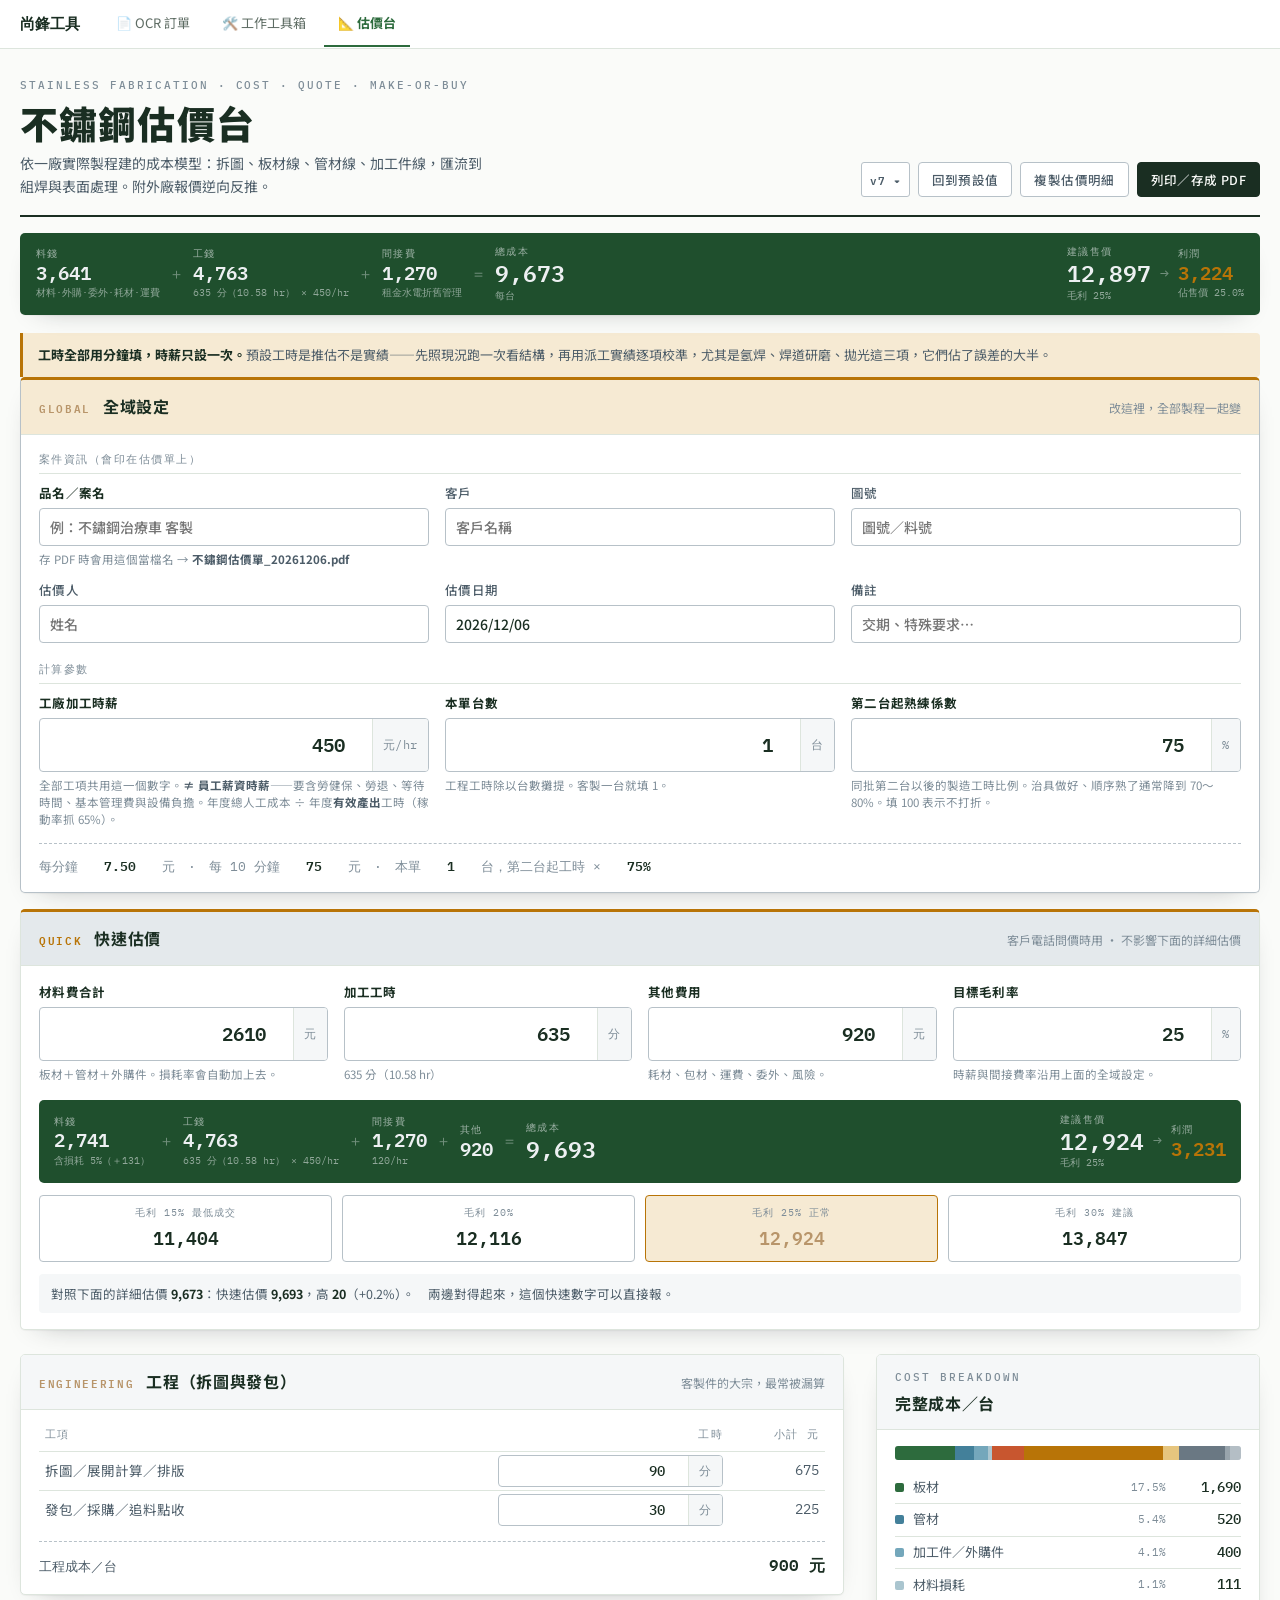
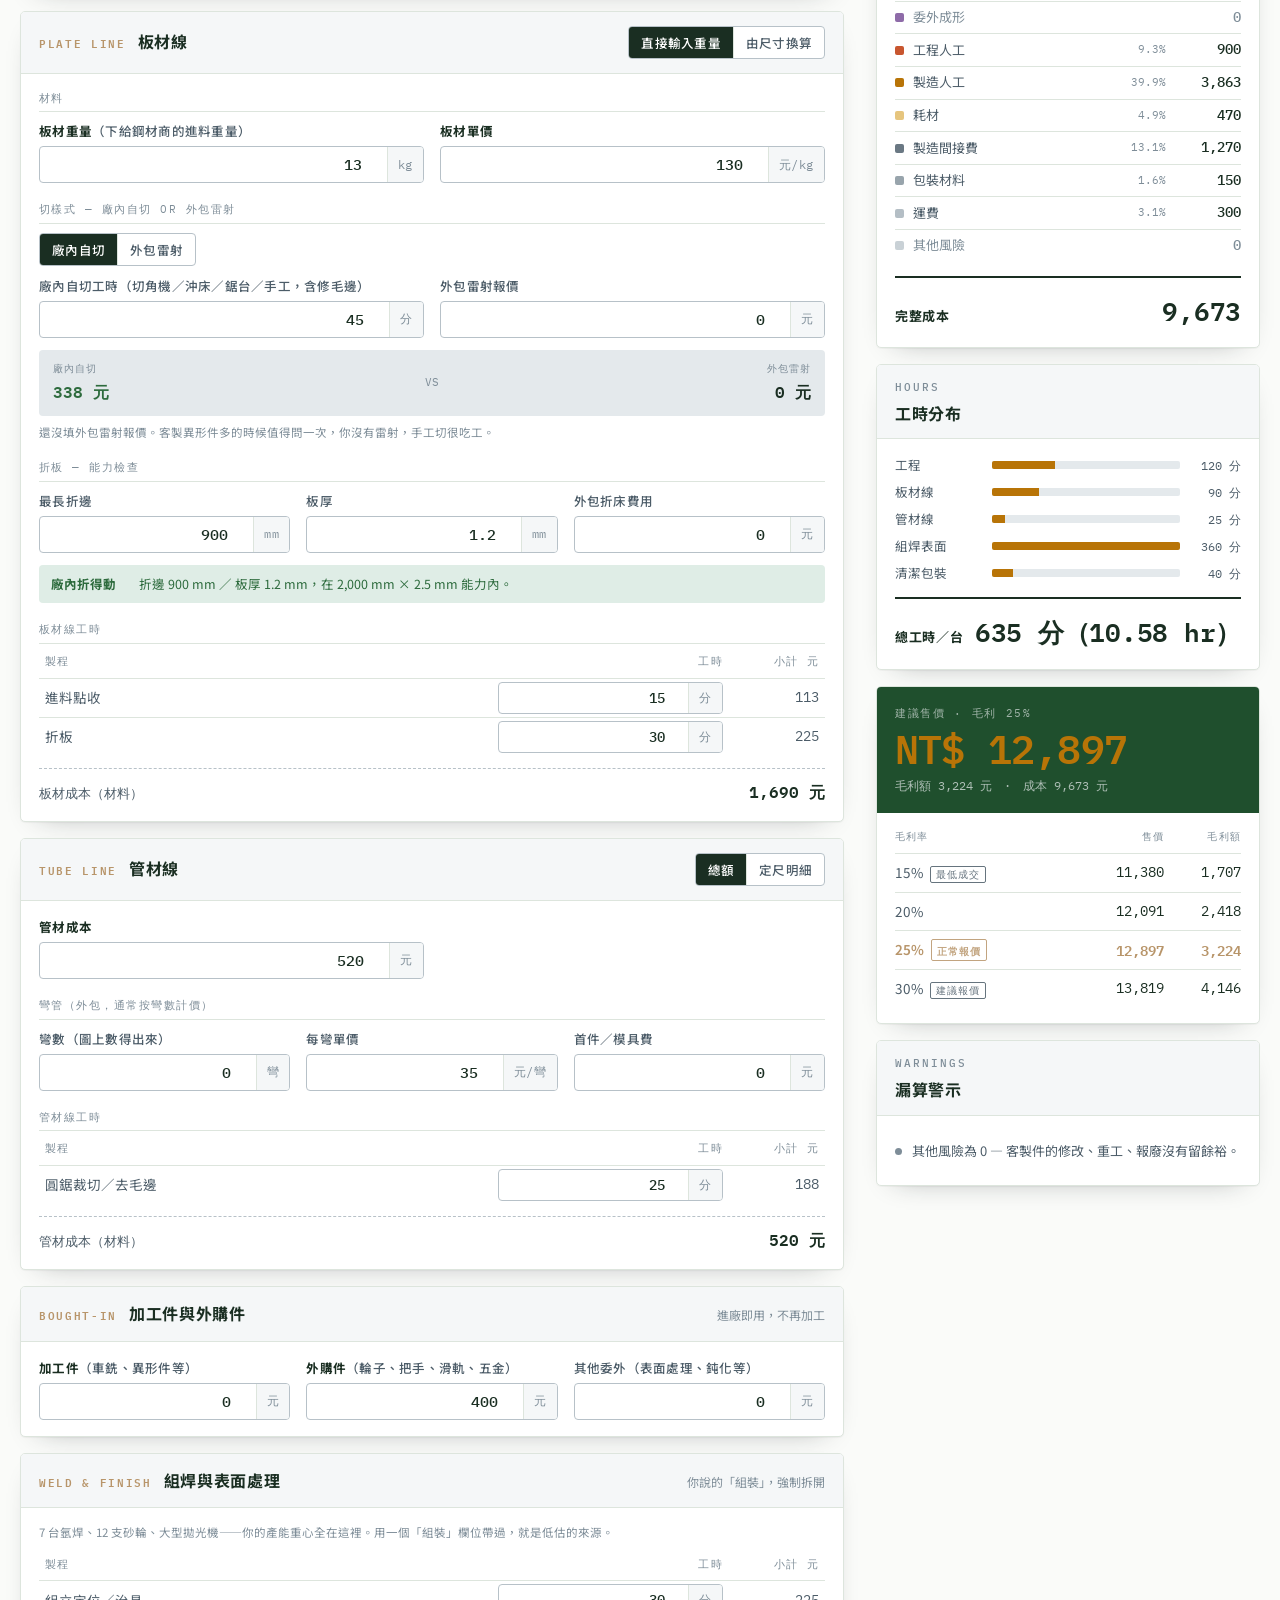
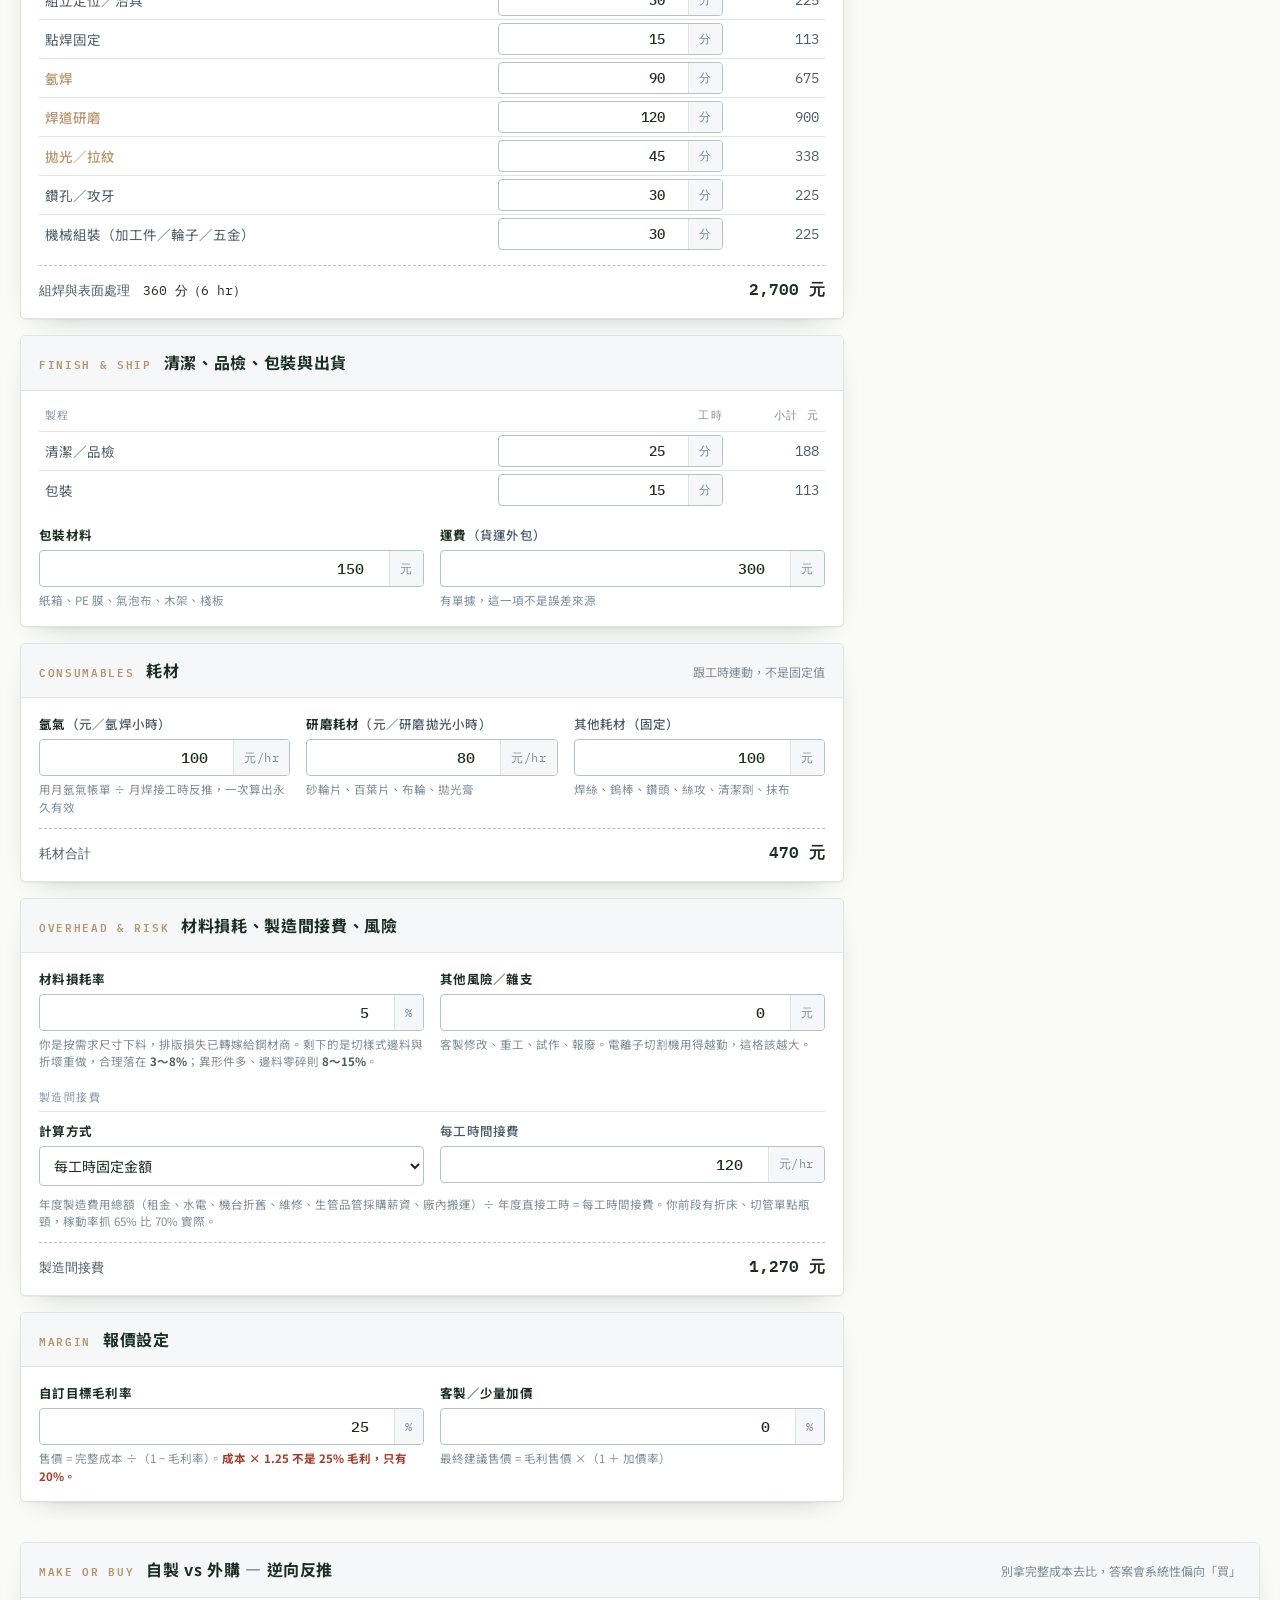
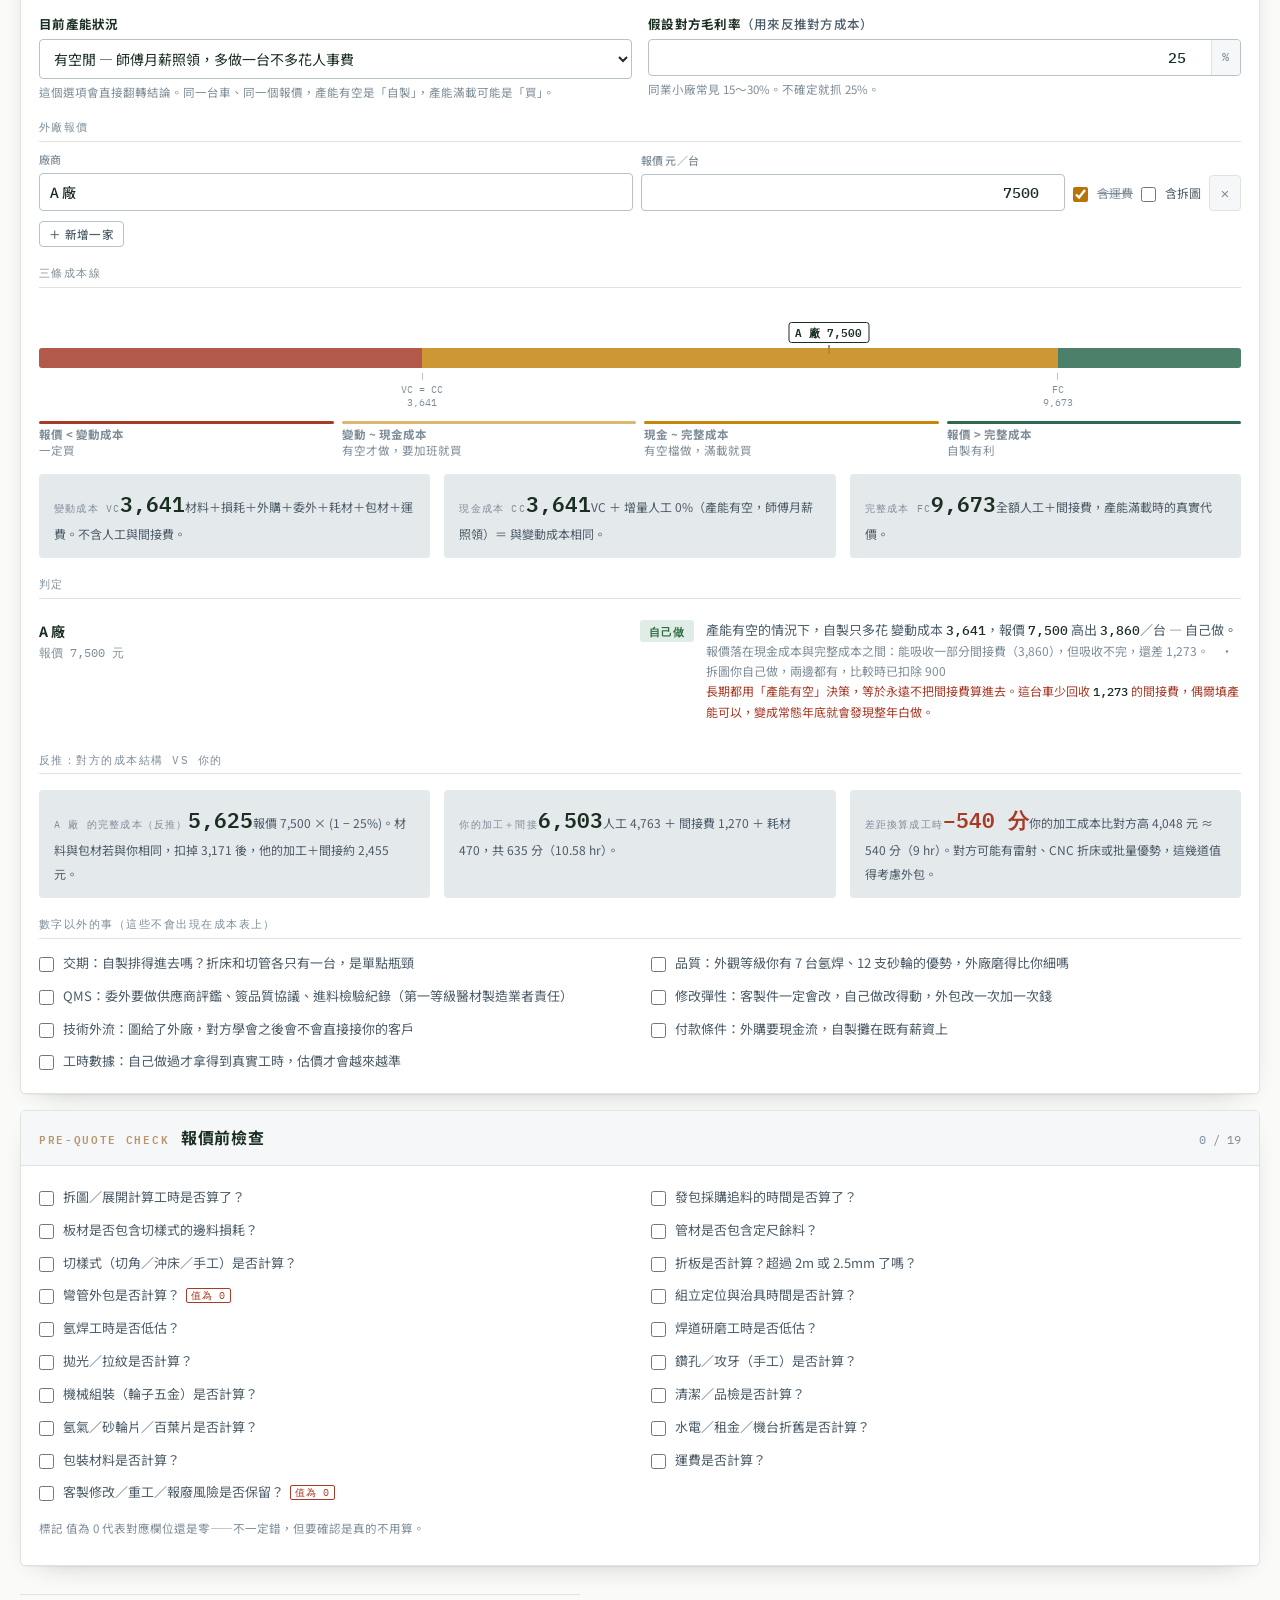
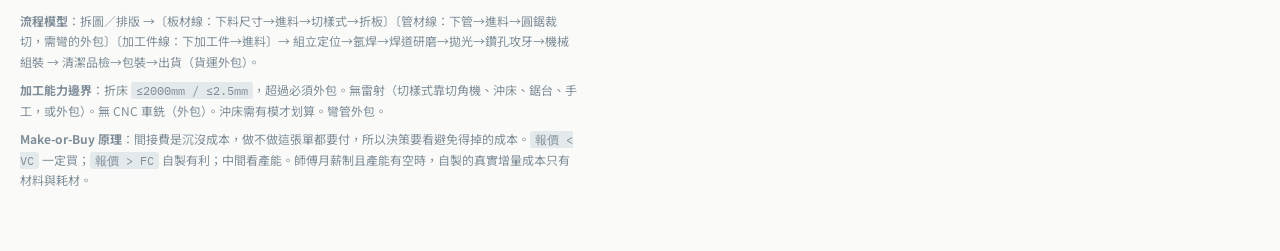
==== pages/quote.html @ 6216a3b6 "feat: 整合工作工具箱與不鏽鋼估價台 (v3.3.0) 把兩個原本各自獨立的 HTML 小工具納入同一個 Cloud Run 服務， 共用網域與導覽，並套上尚鋒配色。OCR 功能完全未更動。  新" ====
<!DOCTYPE html>
<html lang="zh-TW">
<head>
<meta charset="UTF-8">
<meta name="viewport" content="width=device-width,initial-scale=1.0">
<title>不鏽鋼估價台</title>
<link rel="preconnect" href="https://fonts.googleapis.com">
<link rel="preconnect" href="https://fonts.gstatic.com" crossorigin>
<link rel="stylesheet" href="https://fonts.googleapis.com/css2?family=IBM+Plex+Mono:wght@400;500;600&family=Noto+Sans+TC:wght@400;500;700;900&display=swap">

<style>
:root{
  --ground:#FAFBF9; --surface:#FFFFFF; --surface-2:#F5F7F8; --sunk:#E4E9EC;
  --ink:#1A2E22; --ink-2:#4C5C68; --ink-3:#7E8D98;
  --rule:#DDE5DD; --rule-2:#B7C1C8;
  --accent:#B8956A; --accent-hi:#B87407; --accent-soft:#F6EAD3;
  --alert:#A83A26; --alert-soft:#F7E3DE;
  --good:#2D6B3D; --good-soft:#DFEDE6;
  --focus:#2D6B3D;
  --headline-bg:#1F4F2D; --headline-ink:#EDF0F2;

  --s-plate:#2D6B3D; --s-tube:#43809A; --s-parts:#74A7BB; --s-scrap:#AAC5CF;
  --s-outsrc:#8E6BA8; --s-eng:#C8562F; --s-mfg:#B87407; --s-cons:#E6C57E;
  --s-oh:#6A7883; --s-pack:#98A4AC; --s-freight:#B4BEC5; --s-misc:#C9D1D6;

  --zone-buy:#A83A26; --zone-mid:#C8860D; --zone-make:#2C6A50;

  --shadow:0 1px 1px rgba(19,26,32,.04), 0 10px 28px -20px rgba(19,26,32,.45);
  --mono:"IBM Plex Mono",ui-monospace,SFMono-Regular,Menlo,Consolas,monospace;
  --sans:"Noto Sans TC","PingFang TC","Microsoft JhengHei",system-ui,sans-serif;
}
@media (prefers-color-scheme:dark){
  :root:not([data-theme="light"]){
    --ground:#10151A; --surface:#181F25; --surface-2:#1E262C; --sunk:#131A1F;
    --ink:#E6EBEE; --ink-2:#A4B2BB; --ink-3:#76858F;
    --rule:#2A343B; --rule-2:#3B4850;
    --accent:#E9A93C; --accent-hi:#F3BC5B; --accent-soft:#33280F;
    --alert:#E58068; --alert-soft:#3B221B;
    --good:#4A9A4F; --good-soft:#1B2F26;
    --focus:#4A9A4F;
    --headline-bg:#0A0E12; --headline-ink:#E6EBEE;

    --s-plate:#3B6F8E; --s-tube:#5296B2; --s-parts:#7FB6C9; --s-scrap:#A9C6D2;
    --s-outsrc:#A98BC0; --s-eng:#E07553; --s-mfg:#E9A93C; --s-cons:#F0D08F;
    --s-oh:#75838E; --s-pack:#93A0A9; --s-freight:#AAB5BC; --s-misc:#C3CCD1;

    --zone-buy:#E58068; --zone-mid:#E9A93C; --zone-make:#68B392;

    --shadow:0 1px 1px rgba(0,0,0,.3), 0 10px 28px -20px rgba(0,0,0,.9);
  }
}
:root[data-theme="dark"]{
  --ground:#10151A; --surface:#181F25; --surface-2:#1E262C; --sunk:#131A1F;
  --ink:#E6EBEE; --ink-2:#A4B2BB; --ink-3:#76858F;
  --rule:#2A343B; --rule-2:#3B4850;
  --accent:#E9A93C; --accent-hi:#F3BC5B; --accent-soft:#33280F;
  --alert:#E58068; --alert-soft:#3B221B;
  --good:#4A9A4F; --good-soft:#1B2F26;
  --focus:#4A9A4F;
  --headline-bg:#0A0E12; --headline-ink:#E6EBEE;

  --s-plate:#3B6F8E; --s-tube:#5296B2; --s-parts:#7FB6C9; --s-scrap:#A9C6D2;
  --s-outsrc:#A98BC0; --s-eng:#E07553; --s-mfg:#E9A93C; --s-cons:#F0D08F;
  --s-oh:#75838E; --s-pack:#93A0A9; --s-freight:#AAB5BC; --s-misc:#C3CCD1;

  --zone-buy:#E58068; --zone-mid:#E9A93C; --zone-make:#68B392;

  --shadow:0 1px 1px rgba(0,0,0,.3), 0 10px 28px -20px rgba(0,0,0,.9);
}

*{box-sizing:border-box}
body{margin:0;background:var(--ground);color:var(--ink);font-family:var(--sans);
  font-size:15px;line-height:1.6;-webkit-font-smoothing:antialiased}
.wrap{max-width:1280px;margin:0 auto;padding:28px 20px 60px}

.masthead{display:flex;flex-wrap:wrap;align-items:flex-end;gap:20px;
  padding-bottom:18px;border-bottom:2px solid var(--ink)}
.mast-main{flex:1 1 320px;min-width:0}
.eyebrow{font-family:var(--mono);font-size:11px;font-weight:500;letter-spacing:.18em;
  text-transform:uppercase;color:var(--ink-3);display:block;margin-bottom:6px}
h1{font-size:clamp(26px,4.4vw,38px);font-weight:900;letter-spacing:.03em;margin:0;
  line-height:1.15;text-wrap:balance}
.tagline{margin:8px 0 0;color:var(--ink-2);font-size:14px;max-width:58ch}
.mast-tools{display:flex;gap:8px;flex-wrap:wrap}

.banner{display:flex;gap:11px;align-items:flex-start;margin:18px 0 0;padding:12px 15px;
  background:var(--accent-soft);border-left:3px solid var(--accent-hi);border-radius:0 4px 4px 0;
  font-size:13px;line-height:1.6;color:var(--ink-2)}
.banner b{color:var(--ink)}

.cols{display:grid;grid-template-columns:minmax(0,1fr) 384px;gap:32px;margin-top:24px;align-items:start}
@media (max-width:1060px){.cols{grid-template-columns:minmax(0,1fr);gap:24px}}
.panel-col{position:sticky;top:84px}
@media (max-width:1060px){.panel-col{position:static}}

.sec{background:var(--surface);border:1px solid var(--rule);border-radius:5px;
  margin-bottom:16px;box-shadow:var(--shadow);overflow:hidden}
.sec-head{display:flex;align-items:baseline;gap:12px;flex-wrap:wrap;padding:14px 18px;
  border-bottom:1px solid var(--rule);background:var(--surface-2)}
.sec-code{font-family:var(--mono);font-size:10.5px;font-weight:600;letter-spacing:.16em;
  color:var(--accent);text-transform:uppercase}
.sec-title{font-size:16px;font-weight:700;letter-spacing:.04em;margin:0}
.sec-note{font-size:12px;color:var(--ink-3);margin-left:auto}
.sec-body{padding:16px 18px}
.sub-h{font-family:var(--mono);font-size:10.5px;letter-spacing:.14em;text-transform:uppercase;
  color:var(--ink-3);margin:18px 0 9px;padding-bottom:5px;border-bottom:1px solid var(--rule)}
.sub-h:first-child{margin-top:0}

.grid{display:grid;gap:12px 16px}
.g2{grid-template-columns:repeat(2,minmax(0,1fr))}
.g3{grid-template-columns:repeat(3,minmax(0,1fr))}
.g4{grid-template-columns:repeat(4,minmax(0,1fr))}
@media (max-width:600px){.g2,.g3,.g4{grid-template-columns:minmax(0,1fr)}}

.field{display:flex;flex-direction:column;gap:5px;min-width:0}
.f-label{font-size:12.5px;font-weight:500;color:var(--ink-2);letter-spacing:.02em}
.f-label b{color:var(--ink);font-weight:700}
.f-box{display:flex;align-items:stretch;border:1px solid var(--rule-2);border-radius:4px;
  background:var(--surface);overflow:hidden}
.f-box:focus-within{border-color:var(--focus);box-shadow:0 0 0 3px color-mix(in srgb,var(--focus) 22%,transparent)}
input[type=number],input[type=text]{flex:1 1 auto;min-width:0;border:0;background:transparent;
  color:var(--ink);font-family:var(--mono);font-size:15px;font-weight:500;padding:8px 10px;
  text-align:right;font-variant-numeric:tabular-nums}
input[type=text]{text-align:left;font-family:var(--sans);font-size:14px}
input:focus{outline:none}
input:disabled{color:var(--ink-3);background:var(--sunk)}
.f-unit{display:flex;align-items:center;padding:0 10px;background:var(--surface-2);
  border-left:1px solid var(--rule);font-family:var(--mono);font-size:11.5px;color:var(--ink-3);
  letter-spacing:.05em;white-space:nowrap}
.hint{font-size:11.5px;color:var(--ink-3);line-height:1.5}
.hint b{color:var(--ink-2)}
select{font-family:var(--sans);font-size:14px;color:var(--ink);background:var(--surface);
  border:1px solid var(--rule-2);border-radius:4px;padding:8px 10px;width:100%}
select:focus-visible{outline:2px solid var(--focus);outline-offset:1px}

.seg{display:inline-flex;border:1px solid var(--rule-2);border-radius:4px;overflow:hidden;background:var(--surface)}
.seg button{font-family:var(--sans);font-size:12.5px;font-weight:500;color:var(--ink-2);
  background:transparent;border:0;padding:6px 12px;cursor:pointer;letter-spacing:.02em}
.seg button + button{border-left:1px solid var(--rule)}
.seg button[aria-pressed="true"]{background:var(--ink);color:var(--surface)}
.seg button:focus-visible{outline:2px solid var(--focus);outline-offset:-2px}

.btn{font-family:var(--sans);font-size:12.5px;font-weight:500;letter-spacing:.03em;
  border:1px solid var(--rule-2);background:var(--surface);color:var(--ink-2);
  border-radius:4px;padding:7px 13px;cursor:pointer}
.btn:hover{border-color:var(--ink-3);color:var(--ink)}
.btn:focus-visible{outline:2px solid var(--focus);outline-offset:1px}
.btn-dark{background:var(--ink);color:var(--ground);border-color:var(--ink)}
.btn-dark:hover{color:var(--ground);opacity:.88}
.btn-sm{padding:4px 9px;font-size:11.5px}

.rows{display:flex;flex-direction:column;gap:8px}
.mrow{display:grid;gap:8px;align-items:end;grid-template-columns:1.5fr 1fr 1fr 1fr 1fr auto}
.mrow.tube{grid-template-columns:1.4fr 1fr 1fr 1fr auto}
.mrow.vendor{grid-template-columns:1.4fr 1fr auto auto auto}
@media (max-width:760px){
  .mrow,.mrow.tube,.mrow.vendor{grid-template-columns:repeat(2,minmax(0,1fr))}
  .mrow .del{grid-column:span 2;justify-self:start}
}
.mrow .f-label{font-size:11px;color:var(--ink-3)}
.mrow.tube{align-items:end}
.field.pick select{font-size:12.5px;padding:6px 8px}
.pick-src{font-family:var(--mono);font-size:10px;color:var(--accent);letter-spacing:0}
.src-note{
  display:flex;flex-wrap:wrap;gap:4px 14px;align-items:baseline;
  font-family:var(--mono);font-size:11px;color:var(--ink-3);
  background:var(--sunk);border-radius:4px;padding:8px 11px;margin-bottom:12px;
}
.src-note b{color:var(--ink);font-weight:600}
.del{border:1px solid var(--rule);background:var(--surface-2);color:var(--ink-3);
  border-radius:4px;width:32px;height:36px;cursor:pointer;font-size:15px;line-height:1}
.del:hover{color:var(--alert);border-color:var(--alert)}
.del:focus-visible{outline:2px solid var(--focus)}

.subtotal{display:flex;justify-content:space-between;align-items:baseline;gap:12px;
  margin-top:12px;padding-top:10px;border-top:1px dashed var(--rule-2);
  font-family:var(--mono);font-size:13px;color:var(--ink-2)}
.subtotal b{font-size:16px;color:var(--ink);font-weight:600;font-variant-numeric:tabular-nums}

.proc{width:100%;border-collapse:collapse;font-size:13.5px}
.proc th{font-family:var(--mono);font-size:10.5px;letter-spacing:.12em;text-transform:uppercase;
  color:var(--ink-3);font-weight:500;text-align:right;padding:0 6px 8px}
.proc th:first-child{text-align:left}
.proc td{padding:3px 6px;border-top:1px solid var(--rule)}
.proc td:first-child{color:var(--ink-2)}
.proc td.amt{text-align:right;font-family:var(--mono);font-variant-numeric:tabular-nums;
  color:var(--ink-2);white-space:nowrap}
.proc input{padding:6px 8px;font-size:14px}
.proc .f-box{min-width:74px}
.proc tr.hot td:first-child{color:var(--accent);font-weight:500}
.proc tr.grp td{background:var(--surface-2);font-family:var(--mono);font-size:10.5px;
  letter-spacing:.12em;text-transform:uppercase;color:var(--ink-3);padding:7px 6px}
.tbl-scroll{overflow-x:auto}

/* ---------- 全域設定 ---------- */
.sec.global{border-color:var(--rule-2);border-top:3px solid var(--accent-hi)}
.sec.global .sec-head{background:var(--accent-soft)}
.sec.global .sec-code{color:var(--accent)}
.f-box.big input{font-size:19px;font-weight:600;padding:11px 12px}
.rate-strip{
  display:flex;flex-wrap:wrap;gap:8px 26px;margin-top:14px;padding-top:12px;
  border-top:1px dashed var(--rule-2);font-family:var(--mono);font-size:12.5px;color:var(--ink-3);
}
.rate-strip b{color:var(--ink);font-weight:600;font-variant-numeric:tabular-nums}

.capcheck{display:flex;gap:10px;align-items:flex-start;padding:10px 12px;border-radius:4px;
  font-size:12.5px;line-height:1.5;margin-top:12px}
.capcheck.ok{background:var(--good-soft);color:var(--good)}
.capcheck.no{background:var(--alert-soft);color:var(--alert)}
.capcheck b{font-weight:700}

.vs{display:grid;grid-template-columns:1fr auto 1fr;gap:12px;align-items:center;
  margin-top:12px;padding:11px 14px;background:var(--sunk);border-radius:4px;font-size:12.5px}
.vs .side{display:flex;flex-direction:column;gap:2px}
.vs .side .k{font-family:var(--mono);font-size:10px;letter-spacing:.1em;text-transform:uppercase;color:var(--ink-3)}
.vs .side .v{font-family:var(--mono);font-size:16px;font-weight:600;font-variant-numeric:tabular-nums}
.vs .side.win .v{color:var(--good)}
.vs .mid{font-family:var(--mono);font-size:11px;color:var(--ink-3)}
.vs .side.r{text-align:right}

.panel{background:var(--surface);border:1px solid var(--rule);border-radius:5px;
  box-shadow:var(--shadow);overflow:hidden}
.panel + .panel{margin-top:16px}
.panel-head{padding:14px 18px 12px;border-bottom:1px solid var(--rule);background:var(--surface-2)}
.panel-body{padding:16px 18px}

.stack{display:flex;height:14px;border-radius:3px;overflow:hidden;background:var(--sunk);margin-bottom:12px}
.stack span{display:block;height:100%;transition:flex-basis .25s ease}
.legend{display:flex;flex-direction:column}
.li{display:grid;grid-template-columns:9px 1fr auto auto;gap:9px;align-items:center;
  padding:5px 0;border-bottom:1px solid var(--rule);font-size:13px}
.li:last-child{border-bottom:0}
.li .sw{width:9px;height:9px;border-radius:2px}
.li .nm{color:var(--ink-2);white-space:nowrap;overflow:hidden;text-overflow:ellipsis}
.li .pc{font-family:var(--mono);font-size:11px;color:var(--ink-3);font-variant-numeric:tabular-nums;min-width:38px;text-align:right}
.li .vl{font-family:var(--mono);font-size:13.5px;font-weight:500;font-variant-numeric:tabular-nums;min-width:66px;text-align:right}
.li.zero .nm,.li.zero .vl{color:var(--ink-3)}

.total-row{display:flex;justify-content:space-between;align-items:baseline;gap:10px;
  margin-top:14px;padding-top:12px;border-top:2px solid var(--ink)}
.total-row .lbl{font-size:13px;font-weight:700;letter-spacing:.05em}
.total-row .val{font-family:var(--mono);font-size:26px;font-weight:600;font-variant-numeric:tabular-nums;letter-spacing:-.01em}

.hbar{display:flex;flex-direction:column;gap:7px}
.hb{display:grid;grid-template-columns:88px 1fr 52px;gap:9px;align-items:center;font-size:12.5px}
.hb .n{color:var(--ink-2);white-space:nowrap;overflow:hidden;text-overflow:ellipsis}
.hb .t{height:8px;background:var(--sunk);border-radius:2px;overflow:hidden}
.hb .t i{display:block;height:100%;background:var(--s-mfg)}
.hb .v{font-family:var(--mono);font-size:12px;font-variant-numeric:tabular-nums;text-align:right;color:var(--ink-2)}

.headline{background:var(--headline-bg);color:var(--headline-ink);padding:18px}
.headline .k{font-family:var(--mono);font-size:10.5px;letter-spacing:.16em;text-transform:uppercase;opacity:.62}
.headline .v{font-family:var(--mono);font-size:clamp(30px,6vw,40px);font-weight:600;
  font-variant-numeric:tabular-nums;letter-spacing:-.02em;line-height:1.1;margin-top:4px;color:var(--accent-hi)}
.headline .sub{font-size:12px;opacity:.7;margin-top:6px;font-family:var(--mono)}

.ladder{width:100%;border-collapse:collapse;font-size:13.5px}
.ladder th{font-family:var(--mono);font-size:10px;letter-spacing:.12em;text-transform:uppercase;
  color:var(--ink-3);font-weight:500;text-align:right;padding:0 0 8px}
.ladder th:first-child{text-align:left}
.ladder td{padding:8px 0;border-top:1px solid var(--rule);text-align:right;
  font-family:var(--mono);font-variant-numeric:tabular-nums}
.ladder td:first-child{text-align:left;font-family:var(--sans);color:var(--ink-2)}
.ladder tr.mark td{color:var(--accent);font-weight:600}
.ladder .tag{font-family:var(--mono);font-size:9.5px;letter-spacing:.1em;text-transform:uppercase;
  border:1px solid currentColor;border-radius:2px;padding:1px 5px;margin-left:7px;opacity:.85}

.alerts{display:flex;flex-direction:column}
.alert{display:flex;gap:10px;align-items:flex-start;padding:9px 0;border-bottom:1px solid var(--rule);
  font-size:13px;line-height:1.5}
.alert:last-child{border-bottom:0}
.alert .dot{width:7px;height:7px;border-radius:50%;background:var(--alert);margin-top:7px;flex:none}
.alert.soft .dot{background:var(--ink-3)}
.alert.soft{color:var(--ink-2)}
.alert strong{color:var(--alert);font-weight:500}
.alert.soft strong{color:var(--ink)}
.ok-state{display:flex;gap:9px;align-items:center;font-size:13px;color:var(--good);
  background:var(--good-soft);border-radius:4px;padding:10px 12px}

/* ---- Make or Buy ---- */
.mb-scale{position:relative;margin:26px 0 8px;padding-top:34px}
.mb-track{display:flex;height:20px;border-radius:3px;overflow:hidden;background:var(--sunk)}
.mb-track span{display:block;height:100%;opacity:.82}
.mb-ticks{position:relative;height:34px;margin-top:5px}
.mb-tick{position:absolute;transform:translateX(-50%);text-align:center;font-family:var(--mono);
  font-size:10px;color:var(--ink-3);line-height:1.35;white-space:nowrap}
.mb-tick i{display:block;width:1px;height:7px;background:var(--rule-2);margin:0 auto 3px}
.mb-mark{position:absolute;top:0;transform:translateX(-50%);text-align:center;white-space:nowrap}
.mb-mark .lb{font-family:var(--mono);font-size:10.5px;font-weight:600;color:var(--ink);
  background:var(--surface);border:1px solid var(--ink);border-radius:3px;padding:1px 6px;display:inline-block}
.mb-mark .pin{display:block;width:1px;height:9px;background:var(--ink);margin:2px auto 0}
.mb-zones{display:grid;grid-template-columns:repeat(4,1fr);gap:8px;margin-top:14px;font-size:11.5px}
.mb-zone{display:flex;flex-direction:column;gap:2px}
.mb-zone .b{height:3px;border-radius:2px}
.mb-zone .t{color:var(--ink-3);line-height:1.4}
@media (max-width:640px){.mb-zones{grid-template-columns:repeat(2,1fr)}}

.verdict{display:flex;flex-direction:column;gap:0;margin-top:6px}
.vrow{display:grid;grid-template-columns:minmax(90px,1.1fr) auto 1fr;gap:12px;align-items:start;
  padding:12px 0;border-bottom:1px solid var(--rule)}
.vrow:last-child{border-bottom:0}
.vrow .who{font-weight:700;font-size:14px}
.vrow .who small{display:block;font-family:var(--mono);font-size:11.5px;font-weight:400;color:var(--ink-3);margin-top:2px}
.pill{font-family:var(--mono);font-size:10.5px;font-weight:600;letter-spacing:.08em;text-transform:uppercase;
  padding:3px 9px;border-radius:3px;white-space:nowrap;align-self:start}
.pill.buy{background:var(--alert-soft);color:var(--alert)}
.pill.make{background:var(--good-soft);color:var(--good)}
.pill.dep{background:var(--accent-soft);color:var(--accent)}
.vrow .why{font-size:13px;color:var(--ink-2);line-height:1.55}
.vrow .why em{font-style:normal;font-family:var(--mono);font-variant-numeric:tabular-nums;color:var(--ink);font-weight:500}

.rev{display:grid;grid-template-columns:repeat(3,minmax(0,1fr));gap:14px;margin-top:16px}
@media (max-width:760px){.rev{grid-template-columns:minmax(0,1fr)}}
.revcard{background:var(--sunk);border-radius:4px;padding:13px 15px}
.revcard .k{font-family:var(--mono);font-size:10px;letter-spacing:.12em;text-transform:uppercase;color:var(--ink-3)}
.revcard .v{font-family:var(--mono);font-size:21px;font-weight:600;font-variant-numeric:tabular-nums;margin-top:3px}
.revcard .d{font-size:12px;color:var(--ink-2);margin-top:5px;line-height:1.5}
.revcard.hot .v{color:var(--alert)}

.checks{display:grid;grid-template-columns:repeat(2,minmax(0,1fr));gap:2px 22px}
@media (max-width:780px){.checks{grid-template-columns:minmax(0,1fr)}}
.chk{display:flex;gap:9px;align-items:flex-start;padding:6px 0;font-size:13px;cursor:pointer;line-height:1.45}
.chk input{margin:3px 0 0;accent-color:var(--accent-hi);flex:none;width:15px;height:15px}
.chk .txt{color:var(--ink-2)}
.chk input:checked ~ .txt{color:var(--ink-3);text-decoration:line-through}
.chk .flag{font-family:var(--mono);font-size:9.5px;letter-spacing:.08em;color:var(--alert);
  border:1px solid var(--alert);border-radius:2px;padding:0 4px;margin-left:6px;white-space:nowrap;vertical-align:1px}
.chk .flag[hidden]{display:none}
.progress{font-family:var(--mono);font-size:12px;color:var(--ink-3);font-variant-numeric:tabular-nums;margin-left:auto}


.foot{margin-top:28px;padding-top:16px;border-top:1px solid var(--rule);font-size:12px;
  color:var(--ink-3);line-height:1.7;max-width:80ch}
.foot code{font-family:var(--mono);font-size:11.5px;background:var(--sunk);padding:1px 5px;border-radius:3px}
.toast{position:fixed;left:50%;bottom:28px;transform:translate(-50%,14px);
  background:var(--headline-bg);color:var(--headline-ink);font-size:13px;padding:9px 18px;
  border-radius:4px;opacity:0;pointer-events:none;transition:opacity .2s,transform .2s;z-index:60}
.toast.on{opacity:1;transform:translate(-50%,0)}
[hidden]{display:none !important}
@media (prefers-reduced-motion:reduce){*{transition:none !important}}

/* ---------- 版本徽章與更新說明 ---------- */
.ver-badge{
  font-family:var(--mono);font-size:11px;font-weight:600;letter-spacing:.08em;
  border:1px solid var(--rule-2);background:var(--surface);color:var(--ink-2);
  border-radius:3px;padding:3px 8px;cursor:pointer;line-height:1.4;
}
.ver-badge:hover{border-color:var(--accent-hi);color:var(--accent)}
.ver-badge:focus-visible{outline:2px solid var(--focus);outline-offset:1px}

dialog.changelog{
  border:1px solid var(--rule-2);border-radius:6px;background:var(--surface);color:var(--ink);
  max-width:620px;width:calc(100vw - 32px);max-height:82vh;padding:0;box-shadow:0 24px 60px -20px rgba(0,0,0,.5);
}
dialog.changelog::backdrop{background:rgba(10,14,18,.55)}
.cl-head{
  display:flex;align-items:baseline;gap:12px;padding:15px 20px;
  border-bottom:1px solid var(--rule);background:var(--surface-2);position:sticky;top:0;
}
.cl-head h2{margin:0;font-size:16px;font-weight:700;letter-spacing:.04em}
.cl-body{padding:6px 20px 20px;overflow-y:auto;max-height:calc(82vh - 58px)}
.cl-ver{padding:15px 0;border-bottom:1px solid var(--rule)}
.cl-ver:last-child{border-bottom:0}
.cl-ver h3{
  margin:0 0 3px;font-size:14px;font-weight:700;display:flex;align-items:baseline;gap:9px;flex-wrap:wrap;
}
.cl-ver h3 .tag{
  font-family:var(--mono);font-size:10.5px;font-weight:600;letter-spacing:.06em;
  background:var(--ink);color:var(--surface);border-radius:3px;padding:2px 7px;
}
.cl-ver.now h3 .tag{background:var(--accent-hi);color:#1b1206}
.cl-ver h3 .d{font-family:var(--mono);font-size:11px;color:var(--ink-3);font-weight:400;margin-left:auto}
.cl-ver ul{margin:7px 0 0;padding-left:17px;font-size:13px;line-height:1.65;color:var(--ink-2)}
.cl-ver li{margin-bottom:2px}
.cl-ver li b{color:var(--ink);font-weight:600}

/* ---------- 快速估價區（可輸入）---------- */
.sec.quickcalc{border-top:3px solid var(--s-mfg)}
.sec.quickcalc .sec-head{background:var(--sunk)}
.sec.quickcalc .sec-code{color:var(--s-mfg)}
.qk-out{
  display:flex;align-items:center;gap:6px;flex-wrap:wrap;
  background:var(--headline-bg);color:var(--headline-ink);
  border-radius:5px;padding:12px 15px;margin-top:16px;
}
.qk-tiers{display:grid;grid-template-columns:repeat(4,minmax(0,1fr));gap:10px;margin-top:12px}
@media (max-width:640px){.qk-tiers{grid-template-columns:repeat(2,minmax(0,1fr))}}
.qk-tier{
  border:1px solid var(--rule-2);border-radius:4px;padding:9px 11px;text-align:center;background:var(--surface);
}
.qk-tier.mark{border-color:var(--accent-hi);background:var(--accent-soft)}
.qk-tier .k{font-family:var(--mono);font-size:10px;letter-spacing:.1em;color:var(--ink-3);display:block}
.qk-tier .v{font-family:var(--mono);font-size:18px;font-weight:600;font-variant-numeric:tabular-nums;display:block;margin-top:2px}
.qk-tier.mark .v{color:var(--accent)}
.qk-cmp{
  display:flex;gap:9px;align-items:flex-start;margin-top:12px;padding:10px 12px;
  border-radius:4px;font-size:12.5px;line-height:1.55;background:var(--surface-2);color:var(--ink-2);
}
.qk-cmp b{color:var(--ink)}
.qk-cmp.off{background:var(--alert-soft);color:var(--alert)}
.qk-cmp.off b{color:var(--alert)}

/* ---------- 快速估價條 ---------- */
.quick{
  position:sticky;top:0;z-index:30;margin:16px 0 0;
  background:var(--headline-bg);color:var(--headline-ink);
  border-radius:5px;padding:11px 16px;box-shadow:var(--shadow);
  display:flex;align-items:center;gap:6px;flex-wrap:wrap;
}
.q-cell{display:flex;flex-direction:column;gap:1px;min-width:0}
.q-cell .k{
  font-family:var(--mono);font-size:9.5px;letter-spacing:.14em;text-transform:uppercase;
  opacity:.6;white-space:nowrap;
}
.q-cell .v{
  font-family:var(--mono);font-size:19px;font-weight:600;font-variant-numeric:tabular-nums;
  line-height:1.15;white-space:nowrap;
}
.q-cell.big .v{font-size:23px}
.q-cell.gain .v{color:var(--accent-hi)}
.q-cell .s{font-family:var(--mono);font-size:10px;opacity:.55;white-space:nowrap}
.q-op{font-family:var(--mono);font-size:15px;opacity:.4;padding:0 3px;align-self:center}
.q-sep{flex:1 1 8px;min-width:0}
@media (max-width:900px){
  .quick{gap:4px 14px}
  .q-op{display:none}
  .q-cell{flex:1 0 auto}
  .q-cell .v{font-size:16px}
  .q-cell.big .v{font-size:19px}
}

/* ================= 列印：估價單 ================= */
.print-only{display:none}

@media print{
  /* 列印一律走淺色，不管螢幕是什麼主題 */
  .wrap, .toast{display:none !important}
  .print-only{display:block !important}

  html,body{background:#fff !important;color:#111 !important;margin:0;padding:0}
  body{font-family:var(--sans);font-size:10pt;line-height:1.42}
  @page{margin:11mm 12mm}

  #printDoc{max-width:none}
  .pd-head{
    display:flex;justify-content:space-between;align-items:flex-end;gap:16px;
    border-bottom:2px solid #111;padding-bottom:6px;margin-bottom:9px;
  }
  .pd-title{font-size:17pt;font-weight:900;letter-spacing:.06em;margin:0;color:#111}
  .pd-sub{font-family:var(--mono);font-size:8pt;letter-spacing:.14em;text-transform:uppercase;color:#666;margin-top:3px}
  .pd-meta{font-family:var(--mono);font-size:9pt;color:#333;text-align:right;line-height:1.6;white-space:nowrap}

  .pd-job{
    display:grid;grid-template-columns:repeat(3,1fr);gap:4px 20px;
    border:1px solid #999;padding:6px 10px;margin-bottom:10px;font-size:9pt;
  }
  .pd-job div{display:flex;gap:7px;min-width:0}
  .pd-job b{color:#666;font-weight:500;white-space:nowrap}
  .pd-job span{color:#111;border-bottom:1px dotted #bbb;flex:1;min-width:0;overflow:hidden;text-overflow:ellipsis}

  .pd-h{
    font-size:9.5pt;font-weight:700;letter-spacing:.08em;margin:9px 0 4px;
    padding-bottom:2px;border-bottom:1px solid #111;color:#111;
  }
  .pd-h:first-of-type{margin-top:0}
  .pd-h small{float:right;font-weight:400;font-family:var(--mono);font-size:8.5pt;color:#555;letter-spacing:0}

  table.pd{width:100%;border-collapse:collapse;font-size:9.5pt}
  table.pd td{padding:1.9px 4px;border-bottom:1px solid #e2e2e2;color:#111}
  table.pd td.n{font-family:var(--mono);text-align:right;font-variant-numeric:tabular-nums;white-space:nowrap}
  table.pd td.p{font-family:var(--mono);text-align:right;color:#666;font-size:8pt;width:42px}
  table.pd tr.sum td{border-top:1.5px solid #111;border-bottom:none;font-weight:700;padding-top:4px;font-size:10.5pt}
  table.pd tr.zero td{color:#999}
  table.pd tr.mark td{font-weight:700}

  .pd-2col{display:grid;grid-template-columns:1fr 1fr;gap:0 26px;align-items:start}
  .pd-kv{font-family:var(--mono);font-size:8.4pt;color:#444;line-height:1.6}
  .pd-kv b{color:#111;font-weight:600}

  .pd-verdict{border:1px solid #999;padding:7px 10px;margin-top:6px;font-size:9.5pt}
  .pd-verdict .vv{font-weight:700}

  .pd-note{border:1px solid #999;min-height:40px;padding:6px 9px;margin-top:4px;font-size:9pt;color:#111}

  .pd-sign{display:grid;grid-template-columns:repeat(3,1fr);gap:22px;margin-top:14px}
  .pd-sign div{border-top:1px solid #111;padding-top:5px;font-size:9pt;color:#555;text-align:center}

  .pd-foot{margin-top:10px;padding-top:6px;border-top:1px solid #ccc;font-size:7.6pt;color:#777;line-height:1.5}

  table.pd, .pd-job, .pd-verdict, .pd-sign, .pd-note, .pd-tail{page-break-inside:avoid}
  .pd-h{page-break-after:avoid}
}

.sf-nav{background:#fff;border-bottom:1px solid var(--rule);padding:0 20px;display:flex;align-items:center;gap:4px;position:sticky;top:0;z-index:200}
.sf-nav .sf-brand{font-family:'Noto Serif TC','Songti TC',serif;font-weight:700;color:var(--ink);font-size:15px;margin-right:18px;padding:12px 0;white-space:nowrap}
.sf-nav a{color:var(--ink);opacity:.7;text-decoration:none;font-size:13px;padding:12px 14px;border-bottom:2px solid transparent;transition:.2s;white-space:nowrap}
.sf-nav a:hover{opacity:1;color:#2D6B3D}
.sf-nav a.on{opacity:1;color:#2D6B3D;border-bottom-color:#2D6B3D;font-weight:700}
@media print{.sf-nav{display:none!important}}
</style>
</head>
<body>
<nav class="sf-nav">
  <span class="sf-brand">尚鋒工具</span>
  <a href="/">📄 OCR 訂單</a>
  <a href="/tools">🛠️ 工作工具箱</a>
  <a href="/quote" class="on">📐 估價台</a>
</nav>


<div class="wrap">

  <header class="masthead">
    <div class="mast-main">
      <span class="eyebrow">Stainless Fabrication · Cost · Quote · Make-or-Buy</span>
      <h1>不鏽鋼估價台</h1>
      <p class="tagline">依一廠實際製程建的成本模型：拆圖、板材線、管材線、加工件線，匯流到組焊與表面處理。附外廠報價逆向反推。</p>
    </div>
    <div class="mast-tools">
      <button class="ver-badge" id="verBadge" type="button" title="看版本更新重點">v5 ▾</button>
      <button class="btn" id="btnReset" type="button">回到預設值</button>
      <button class="btn" id="btnCopy" type="button">複製估價明細</button>
      <button class="btn btn-dark" id="btnPrint" type="button">列印／存成 PDF</button>
    </div>
  </header>

  <div class="quick" id="quickBar">
    <div class="q-cell"><span class="k">料錢</span><span class="v" id="qMat">—</span><span class="s">材料·外購·委外·耗材·運費</span></div>
    <span class="q-op">＋</span>
    <div class="q-cell"><span class="k">工錢</span><span class="v" id="qLabor">—</span><span class="s" id="qLaborSub">—</span></div>
    <span class="q-op">＋</span>
    <div class="q-cell"><span class="k">間接費</span><span class="v" id="qOh">—</span><span class="s">租金水電折舊管理</span></div>
    <span class="q-op">＝</span>
    <div class="q-cell big"><span class="k">總成本</span><span class="v" id="qCost">—</span><span class="s" id="qCostSub">—</span></div>
    <span class="q-sep"></span>
    <div class="q-cell big"><span class="k">建議售價</span><span class="v" id="qPrice">—</span><span class="s" id="qPriceSub">—</span></div>
    <span class="q-op">→</span>
    <div class="q-cell gain"><span class="k">利潤</span><span class="v" id="qProfit">—</span><span class="s" id="qProfitSub">—</span></div>
  </div>

  <div class="banner">
    <div><b>工時全部用分鐘填，時薪只設一次。</b>預設工時是推估不是實績——先照現況跑一次看結構，再用派工實績逐項校準，尤其是氬焊、焊道研磨、拋光這三項，它們佔了誤差的大半。</div>
  </div>

  <!-- 全域設定 -->
  <section class="sec global">
    <div class="sec-head">
      <span class="sec-code">Global</span>
      <h2 class="sec-title">全域設定</h2>
      <span class="sec-note">改這裡，全部製程一起變</span>
    </div>
    <div class="sec-body">
      <div class="sub-h">案件資訊（會印在估價單上）</div>
      <div class="grid g3" style="margin-bottom:6px">
        <label class="field">
          <span class="f-label"><b>品名／案名</b></span>
          <span class="f-box"><input type="text" id="jobName" placeholder="例：不鏽鋼治療車 客製"></span>
          <span class="hint">存 PDF 時會用這個當檔名 → <b id="fileNameHint">—</b></span>
        </label>
        <label class="field">
          <span class="f-label">客戶</span>
          <span class="f-box"><input type="text" id="jobCustomer" placeholder="客戶名稱"></span>
        </label>
        <label class="field">
          <span class="f-label">圖號</span>
          <span class="f-box"><input type="text" id="jobDrawing" placeholder="圖號／料號"></span>
        </label>
        <label class="field">
          <span class="f-label">估價人</span>
          <span class="f-box"><input type="text" id="jobBy" placeholder="姓名"></span>
        </label>
        <label class="field">
          <span class="f-label">估價日期</span>
          <span class="f-box"><input type="text" id="jobDate"></span>
        </label>
        <label class="field">
          <span class="f-label">備註</span>
          <span class="f-box"><input type="text" id="jobNote" placeholder="交期、特殊要求…"></span>
        </label>
      </div>

      <div class="sub-h">計算參數</div>
      <div class="grid g3">
        <label class="field">
          <span class="f-label"><b>工廠加工時薪</b></span>
          <span class="f-box big"><input type="number" id="rate" value="450" step="10" min="0" inputmode="decimal"><span class="f-unit">元/hr</span></span>
          <span class="hint">全部工項共用這一個數字。<b>≠ 員工薪資時薪</b>——要含勞健保、勞退、等待時間、基本管理費與設備負擔。年度總人工成本 ÷ 年度<b>有效產出</b>工時（稼動率抓 65%）。</span>
        </label>
        <label class="field">
          <span class="f-label"><b>本單台數</b></span>
          <span class="f-box big"><input type="number" id="batchQty" value="1" step="1" min="1" inputmode="numeric"><span class="f-unit">台</span></span>
          <span class="hint">工程工時除以台數攤提。客製一台就填 1。</span>
        </label>
        <label class="field">
          <span class="f-label"><b>第二台起熟練係數</b></span>
          <span class="f-box big"><input type="number" id="learnRate" value="75" step="5" min="30" max="100" inputmode="decimal"><span class="f-unit">%</span></span>
          <span class="hint">同批第二台以後的製造工時比例。治具做好、順序熟了通常降到 70～80%。填 100 表示不打折。</span>
        </label>
      </div>
      <div class="rate-strip" id="rateStrip"></div>
    </div>
  </section>

  <!-- 快速估價（獨立試算） -->
  <section class="sec quickcalc">
    <div class="sec-head">
      <span class="sec-code">Quick</span>
      <h2 class="sec-title">快速估價</h2>
      <span class="sec-note">客戶電話問價時用 · 不影響下面的詳細估價</span>
    </div>
    <div class="sec-body">
      <div class="grid g4">
        <label class="field">
          <span class="f-label"><b>材料費合計</b></span>
          <span class="f-box big"><input type="number" id="qkMat" value="2610" step="50" min="0" inputmode="decimal"><span class="f-unit">元</span></span>
          <span class="hint">板材＋管材＋外購件。損耗率會自動加上去。</span>
        </label>
        <label class="field">
          <span class="f-label"><b>加工工時</b></span>
          <span class="f-box big"><input type="number" id="qkMins" value="635" step="15" min="0" inputmode="numeric"><span class="f-unit">分</span></span>
          <span class="hint" id="qkMinsHint">—</span>
        </label>
        <label class="field">
          <span class="f-label"><b>其他費用</b></span>
          <span class="f-box big"><input type="number" id="qkOther" value="920" step="50" min="0" inputmode="decimal"><span class="f-unit">元</span></span>
          <span class="hint">耗材、包材、運費、委外、風險。</span>
        </label>
        <label class="field">
          <span class="f-label"><b>目標毛利率</b></span>
          <span class="f-box big"><input type="number" id="qkMargin" value="25" step="1" min="0" max="90" inputmode="decimal"><span class="f-unit">%</span></span>
          <span class="hint">時薪與間接費率沿用上面的全域設定。</span>
        </label>
      </div>

      <div class="qk-out">
        <div class="q-cell"><span class="k">料錢</span><span class="v" id="qkMatOut">—</span><span class="s" id="qkMatSub">—</span></div>
        <span class="q-op">＋</span>
        <div class="q-cell"><span class="k">工錢</span><span class="v" id="qkLabor">—</span><span class="s" id="qkLaborSub">—</span></div>
        <span class="q-op">＋</span>
        <div class="q-cell"><span class="k">間接費</span><span class="v" id="qkOh">—</span><span class="s" id="qkOhSub">—</span></div>
        <span class="q-op">＋</span>
        <div class="q-cell"><span class="k">其他</span><span class="v" id="qkOtherOut">—</span></div>
        <span class="q-op">＝</span>
        <div class="q-cell big"><span class="k">總成本</span><span class="v" id="qkTotal">—</span></div>
        <span class="q-sep"></span>
        <div class="q-cell big"><span class="k">建議售價</span><span class="v" id="qkPrice">—</span><span class="s" id="qkPriceSub">—</span></div>
        <span class="q-op">→</span>
        <div class="q-cell gain"><span class="k">利潤</span><span class="v" id="qkProfit">—</span></div>
      </div>

      <div class="qk-tiers" id="qkTiers"></div>
      <div class="qk-cmp" id="qkCmp"></div>
    </div>
  </section>

  <div class="cols">
    <div class="input-col">

      <!-- 工程 -->
      <section class="sec">
        <div class="sec-head">
          <span class="sec-code">Engineering</span>
          <h2 class="sec-title">工程（拆圖與發包）</h2>
          <span class="sec-note">客製件的大宗，最常被漏算</span>
        </div>
        <div class="sec-body">
          <div class="tbl-scroll">
            <table class="proc">
              <thead><tr><th>工項</th><th style="width:132px">工時</th><th style="width:96px">小計 元</th></tr></thead>
              <tbody id="engRows"></tbody>
            </table>
          </div>
          <div class="subtotal"><span>工程成本／台</span><b id="outEng">—</b></div>
        </div>
      </section>

      <!-- 板材線 -->
      <section class="sec">
        <div class="sec-head">
          <span class="sec-code">Plate Line</span>
          <h2 class="sec-title">板材線</h2>
          <div class="sec-note">
            <span class="seg" role="group" aria-label="板材輸入方式">
              <button type="button" data-mode="plate" data-val="weight" aria-pressed="true">直接輸入重量</button>
              <button type="button" data-mode="plate" data-val="dim" aria-pressed="false">由尺寸換算</button>
            </span>
          </div>
        </div>
        <div class="sec-body">
          <div class="sub-h">材料</div>
          <div class="grid g2">
            <label class="field">
              <span class="f-label"><b>板材重量</b>（下給鋼材商的進料重量）</span>
              <span class="f-box"><input type="number" id="plateWeight" value="13" step="0.01" min="0" inputmode="decimal"><span class="f-unit">kg</span></span>
            </label>
            <label class="field">
              <span class="f-label"><b>板材單價</b></span>
              <span class="f-box"><input type="number" id="platePrice" value="130" step="1" min="0" inputmode="decimal"><span class="f-unit">元/kg</span></span>
            </label>
          </div>

          <div id="plateDim" hidden style="margin-top:14px">
            <div class="grid g2" style="margin-bottom:12px">
              <label class="field">
                <span class="f-label">材質比重</span>
                <select id="density">
                  <option value="7.93" selected>SUS304 — 7.93</option>
                  <option value="7.98">SUS316 / 316L — 7.98</option>
                  <option value="7.70">SUS430 — 7.70</option>
                </select>
              </label>
              <div class="field">
                <span class="f-label">重量公式</span>
                <span class="hint" style="padding-top:8px">長 mm × 寬 mm × 厚 mm × 比重 ÷ 1,000,000</span>
              </div>
            </div>
            <div class="rows" id="plateRows"></div>
            <button class="btn btn-sm" type="button" id="addPlate" style="margin-top:10px">＋ 新增一片</button>
            <div class="subtotal"><span>換算總重</span><b id="plateWeightCalc">0.00 kg</b></div>
          </div>

          <div class="sub-h">切樣式 — 廠內自切 or 外包雷射</div>
          <div class="sec-note" style="margin:0 0 10px">
            <span class="seg" role="group" aria-label="切樣式方式">
              <button type="button" data-mode="shape" data-val="self" aria-pressed="true">廠內自切</button>
              <button type="button" data-mode="shape" data-val="laser" aria-pressed="false">外包雷射</button>
            </span>
          </div>
          <div class="grid g2">
            <label class="field">
              <span class="f-label">廠內自切工時（切角機／沖床／鋸台／手工，含修毛邊）</span>
              <span class="f-box"><input type="number" id="m_shape" value="45" step="5" min="0" inputmode="numeric"><span class="f-unit">分</span></span>
            </label>
            <label class="field">
              <span class="f-label">外包雷射報價</span>
              <span class="f-box"><input type="number" id="shapeLaser" value="0" step="50" min="0" inputmode="decimal"><span class="f-unit">元</span></span>
            </label>
          </div>
          <div class="vs" id="shapeVs">
            <div class="side" id="shapeSelfSide"><span class="k">廠內自切</span><span class="v" id="shapeSelfCost">—</span></div>
            <div class="mid">VS</div>
            <div class="side r" id="shapeLaserSide"><span class="k">外包雷射</span><span class="v" id="shapeLaserCost">—</span></div>
          </div>
          <p class="hint" style="margin:8px 0 0" id="shapeHint"></p>

          <div class="sub-h">折板 — 能力檢查</div>
          <div class="grid g3">
            <label class="field">
              <span class="f-label">最長折邊</span>
              <span class="f-box"><input type="number" id="bendLen" value="900" step="10" min="0" inputmode="decimal"><span class="f-unit">mm</span></span>
            </label>
            <label class="field">
              <span class="f-label">板厚</span>
              <span class="f-box"><input type="number" id="bendThk" value="1.2" step="0.1" min="0" inputmode="decimal"><span class="f-unit">mm</span></span>
            </label>
            <label class="field">
              <span class="f-label">外包折床費用</span>
              <span class="f-box"><input type="number" id="bendOut" value="0" step="50" min="0" inputmode="decimal"><span class="f-unit">元</span></span>
            </label>
          </div>
          <div class="capcheck ok" id="bendCheck"></div>

          <div class="sub-h">板材線工時</div>
          <div class="tbl-scroll">
            <table class="proc">
              <thead><tr><th>製程</th><th style="width:132px">工時</th><th style="width:96px">小計 元</th></tr></thead>
              <tbody id="plateProcRows"></tbody>
            </table>
          </div>
          <div class="subtotal"><span>板材成本（材料）</span><b id="outPlate">—</b></div>
        </div>
      </section>

      <!-- 管材線 -->
      <section class="sec">
        <div class="sec-head">
          <span class="sec-code">Tube Line</span>
          <h2 class="sec-title">管材線</h2>
          <div class="sec-note">
            <span class="seg" role="group" aria-label="管材輸入方式">
              <button type="button" data-mode="tube" data-val="total" aria-pressed="true">總額</button>
              <button type="button" data-mode="tube" data-val="detail" aria-pressed="false">定尺明細</button>
            </span>
          </div>
        </div>
        <div class="sec-body">
          <div id="tubeTotalBox">
            <div class="grid g2">
              <label class="field">
                <span class="f-label"><b>管材成本</b></span>
                <span class="f-box"><input type="number" id="tubeTotal" value="520" step="1" min="0" inputmode="decimal"><span class="f-unit">元</span></span>
              </label>
            </div>
          </div>
          <div id="tubeDetail" hidden>
            <div class="src-note" id="tubeSrc"></div>
            <div class="rows" id="tubeRows"></div>
            <button class="btn btn-sm" type="button" id="addTube" style="margin-top:10px">＋ 新增一種管材</button>
            <label class="chk" style="margin-top:12px">
              <input type="checkbox" id="tubeWhole" checked>
              <span class="txt">餘料無法再利用 → 不足一支也整支計入</span>
            </label>
          </div>

          <div class="sub-h">彎管（外包，通常按彎數計價）</div>
          <div class="grid g3">
            <label class="field">
              <span class="f-label">彎數（圖上數得出來）</span>
              <span class="f-box"><input type="number" id="bendQty" value="0" step="1" min="0" inputmode="numeric"><span class="f-unit">彎</span></span>
            </label>
            <label class="field">
              <span class="f-label">每彎單價</span>
              <span class="f-box"><input type="number" id="bendPrice" value="35" step="5" min="0" inputmode="decimal"><span class="f-unit">元/彎</span></span>
            </label>
            <label class="field">
              <span class="f-label">首件／模具費</span>
              <span class="f-box"><input type="number" id="bendSetup" value="0" step="100" min="0" inputmode="decimal"><span class="f-unit">元</span></span>
            </label>
          </div>

          <div class="sub-h">管材線工時</div>
          <div class="tbl-scroll">
            <table class="proc">
              <thead><tr><th>製程</th><th style="width:132px">工時</th><th style="width:96px">小計 元</th></tr></thead>
              <tbody id="tubeProcRows"></tbody>
            </table>
          </div>
          <div class="subtotal"><span>管材成本（材料）</span><b id="outTube">—</b></div>
        </div>
      </section>

      <!-- 加工件與外購件 -->
      <section class="sec">
        <div class="sec-head">
          <span class="sec-code">Bought-in</span>
          <h2 class="sec-title">加工件與外購件</h2>
          <span class="sec-note">進廠即用，不再加工</span>
        </div>
        <div class="sec-body">
          <div class="grid g3">
            <label class="field">
              <span class="f-label"><b>加工件</b>（車銑、異形件等）</span>
              <span class="f-box"><input type="number" id="machParts" value="0" step="50" min="0" inputmode="decimal"><span class="f-unit">元</span></span>
            </label>
            <label class="field">
              <span class="f-label"><b>外購件</b>（輪子、把手、滑軌、五金）</span>
              <span class="f-box"><input type="number" id="buyParts" value="400" step="10" min="0" inputmode="decimal"><span class="f-unit">元</span></span>
            </label>
            <label class="field">
              <span class="f-label">其他委外（表面處理、鈍化等）</span>
              <span class="f-box"><input type="number" id="otherOut" value="0" step="50" min="0" inputmode="decimal"><span class="f-unit">元</span></span>
            </label>
          </div>
        </div>
      </section>

      <!-- 組焊與表面處理 -->
      <section class="sec">
        <div class="sec-head">
          <span class="sec-code">Weld &amp; Finish</span>
          <h2 class="sec-title">組焊與表面處理</h2>
          <span class="sec-note">你說的「組裝」，強制拆開</span>
        </div>
        <div class="sec-body">
          <p class="hint" style="margin:0 0 14px">7 台氬焊、12 支砂輪、大型拋光機——你的產能重心全在這裡。用一個「組裝」欄位帶過，就是低估的來源。</p>
          <div class="tbl-scroll">
            <table class="proc">
              <thead><tr><th>製程</th><th style="width:132px">工時</th><th style="width:96px">小計 元</th></tr></thead>
              <tbody id="weldProcRows"></tbody>
            </table>
          </div>
          <div class="subtotal"><span>組焊與表面處理　<span id="weldHours" style="color:var(--ink)">0</span></span><b id="outWeld">—</b></div>
        </div>
      </section>

      <!-- 出貨 -->
      <section class="sec">
        <div class="sec-head">
          <span class="sec-code">Finish &amp; Ship</span>
          <h2 class="sec-title">清潔、品檢、包裝與出貨</h2>
        </div>
        <div class="sec-body">
          <div class="tbl-scroll">
            <table class="proc">
              <thead><tr><th>製程</th><th style="width:132px">工時</th><th style="width:96px">小計 元</th></tr></thead>
              <tbody id="shipProcRows"></tbody>
            </table>
          </div>
          <div class="grid g2" style="margin-top:16px">
            <label class="field">
              <span class="f-label"><b>包裝材料</b></span>
              <span class="f-box"><input type="number" id="packMat" value="150" step="10" min="0" inputmode="decimal"><span class="f-unit">元</span></span>
              <span class="hint">紙箱、PE 膜、氣泡布、木架、棧板</span>
            </label>
            <label class="field">
              <span class="f-label"><b>運費</b>（貨運外包）</span>
              <span class="f-box"><input type="number" id="freight" value="300" step="50" min="0" inputmode="decimal"><span class="f-unit">元</span></span>
              <span class="hint">有單據，這一項不是誤差來源</span>
            </label>
          </div>
        </div>
      </section>

      <!-- 耗材 -->
      <section class="sec">
        <div class="sec-head">
          <span class="sec-code">Consumables</span>
          <h2 class="sec-title">耗材</h2>
          <span class="sec-note">跟工時連動，不是固定值</span>
        </div>
        <div class="sec-body">
          <div class="grid g3">
            <label class="field">
              <span class="f-label"><b>氬氣</b>（元／氬焊小時）</span>
              <span class="f-box"><input type="number" id="argonRate" value="100" step="10" min="0" inputmode="decimal"><span class="f-unit">元/hr</span></span>
              <span class="hint">用月氬氣帳單 ÷ 月焊接工時反推，一次算出永久有效</span>
            </label>
            <label class="field">
              <span class="f-label"><b>研磨耗材</b>（元／研磨拋光小時）</span>
              <span class="f-box"><input type="number" id="grindRate" value="80" step="10" min="0" inputmode="decimal"><span class="f-unit">元/hr</span></span>
              <span class="hint">砂輪片、百葉片、布輪、拋光膏</span>
            </label>
            <label class="field">
              <span class="f-label">其他耗材（固定）</span>
              <span class="f-box"><input type="number" id="consOther" value="100" step="10" min="0" inputmode="decimal"><span class="f-unit">元</span></span>
              <span class="hint">焊絲、鎢棒、鑽頭、絲攻、清潔劑、抹布</span>
            </label>
          </div>
          <div class="subtotal"><span>耗材合計</span><b id="outCons">—</b></div>
        </div>
      </section>

      <!-- 損耗、間接費、風險 -->
      <section class="sec">
        <div class="sec-head">
          <span class="sec-code">Overhead &amp; Risk</span>
          <h2 class="sec-title">材料損耗、製造間接費、風險</h2>
        </div>
        <div class="sec-body">
          <div class="grid g2">
            <label class="field">
              <span class="f-label"><b>材料損耗率</b></span>
              <span class="f-box"><input type="number" id="scrapRate" value="5" step="0.5" min="0" inputmode="decimal"><span class="f-unit">%</span></span>
              <span class="hint">你是按需求尺寸下料，排版損失已轉嫁給鋼材商。剩下的是切樣式邊料與折壞重做，合理落在 <b>3～8%</b>；異形件多、邊料零碎則 <b>8～15%</b>。</span>
            </label>
            <label class="field">
              <span class="f-label"><b>其他風險／雜支</b></span>
              <span class="f-box"><input type="number" id="misc" value="0" step="50" min="0" inputmode="decimal"><span class="f-unit">元</span></span>
              <span class="hint">客製修改、重工、試作、報廢。電離子切割機用得越勤，這格該越大。</span>
            </label>
          </div>
          <div class="sub-h">製造間接費</div>
          <div class="grid g2">
            <label class="field">
              <span class="f-label"><b>計算方式</b></span>
              <select id="ohMode">
                <option value="hour" selected>每工時固定金額</option>
                <option value="fixed">固定金額</option>
                <option value="pct">直接人工 × 百分比</option>
              </select>
            </label>
            <label class="field" id="ohHourField">
              <span class="f-label">每工時間接費</span>
              <span class="f-box"><input type="number" id="ohHour" value="120" step="10" min="0" inputmode="decimal"><span class="f-unit">元/hr</span></span>
            </label>
            <label class="field" id="ohFixedField" hidden>
              <span class="f-label">間接費金額</span>
              <span class="f-box"><input type="number" id="ohFixed" value="500" step="10" min="0" inputmode="decimal"><span class="f-unit">元</span></span>
            </label>
            <label class="field" id="ohPctField" hidden>
              <span class="f-label">佔直接人工比例</span>
              <span class="f-box"><input type="number" id="ohPct" value="30" step="5" min="0" inputmode="decimal"><span class="f-unit">%</span></span>
            </label>
          </div>
          <p class="hint" style="margin-top:10px">年度製造費用總額（租金、水電、機台折舊、維修、生管品管採購薪資、廠內搬運）÷ 年度直接工時 = 每工時間接費。你前段有折床、切管單點瓶頸，稼動率抓 65% 比 70% 實際。</p>
          <div class="subtotal"><span>製造間接費</span><b id="outOverhead">—</b></div>
        </div>
      </section>

      <!-- 報價設定 -->
      <section class="sec">
        <div class="sec-head">
          <span class="sec-code">Margin</span>
          <h2 class="sec-title">報價設定</h2>
        </div>
        <div class="sec-body">
          <div class="grid g2">
            <label class="field">
              <span class="f-label"><b>自訂目標毛利率</b></span>
              <span class="f-box"><input type="number" id="margin" value="25" step="1" min="0" max="90" inputmode="decimal"><span class="f-unit">%</span></span>
              <span class="hint">售價 = 完整成本 ÷（1 − 毛利率）。<b style="color:var(--alert)">成本 × 1.25 不是 25% 毛利，只有 20%。</b></span>
            </label>
            <label class="field">
              <span class="f-label"><b>客製／少量加價</b></span>
              <span class="f-box"><input type="number" id="uplift" value="0" step="1" min="0" max="100" inputmode="decimal"><span class="f-unit">%</span></span>
              <span class="hint">最終建議售價 = 毛利售價 ×（1 ＋ 加價率）</span>
            </label>
          </div>
        </div>
      </section>

    </div>

    <!-- 結果盤 -->
    <div class="panel-col">
      <div class="panel">
        <div class="panel-head">
          <span class="eyebrow" style="margin:0">Cost Breakdown</span>
          <h2 class="sec-title" style="margin-top:4px">完整成本／台</h2>
        </div>
        <div class="panel-body">
          <div class="stack" id="stack" role="img" aria-label="成本組成比例"></div>
          <div class="legend" id="legend"></div>
          <div class="total-row"><span class="lbl">完整成本</span><span class="val" id="totalCost">—</span></div>
        </div>
      </div>

      <div class="panel">
        <div class="panel-head">
          <span class="eyebrow" style="margin:0">Hours</span>
          <h2 class="sec-title" style="margin-top:4px">工時分布</h2>
        </div>
        <div class="panel-body">
          <div class="hbar" id="hourBars"></div>
          <div class="total-row"><span class="lbl">總工時／台</span><span class="val" id="totalHours">—</span></div>
        </div>
      </div>

      <div class="panel">
        <div class="headline">
          <div class="k">建議售價 · 毛利 <span id="hlMargin">25</span>%<span id="hlUplift"></span></div>
          <div class="v" id="hlPrice">—</div>
          <div class="sub" id="hlProfit">—</div>
        </div>
        <div class="panel-body">
          <table class="ladder">
            <thead><tr><th>毛利率</th><th>售價</th><th>毛利額</th></tr></thead>
            <tbody id="ladder"></tbody>
          </table>
        </div>
      </div>

      <div class="panel">
        <div class="panel-head">
          <span class="eyebrow" style="margin:0">Warnings</span>
          <h2 class="sec-title" style="margin-top:4px">漏算警示</h2>
        </div>
        <div class="panel-body"><div class="alerts" id="alerts"></div></div>
      </div>
    </div>
  </div>

  <!-- ================= 自製 vs 外購 ================= -->
  <section class="sec" style="margin-top:24px">
    <div class="sec-head">
      <span class="sec-code">Make or Buy</span>
      <h2 class="sec-title">自製 vs 外購 — 逆向反推</h2>
      <span class="sec-note">別拿完整成本去比，答案會系統性偏向「買」</span>
    </div>
    <div class="sec-body">

      <div class="grid g2">
        <label class="field">
          <span class="f-label"><b>目前產能狀況</b></span>
          <select id="capMode">
            <option value="idle" selected>有空閒 — 師傅月薪照領，多做一台不多花人事費</option>
            <option value="ot">要加班才做得完 — 增量人工 60%</option>
            <option value="full">滿載 — 自製要外聘或排擠別的單，增量人工 100%</option>
          </select>
          <span class="hint">這個選項會直接翻轉結論。同一台車、同一個報價，產能有空是「自製」，產能滿載可能是「買」。</span>
        </label>
        <label class="field">
          <span class="f-label"><b>假設對方毛利率</b>（用來反推對方成本）</span>
          <span class="f-box"><input type="number" id="rivalMargin" value="25" step="1" min="0" max="80" inputmode="decimal"><span class="f-unit">%</span></span>
          <span class="hint">同業小廠常見 15～30%。不確定就抓 25%。</span>
        </label>
      </div>

      <div class="sub-h">外廠報價</div>
      <div class="rows" id="vendorRows"></div>
      <button class="btn btn-sm" type="button" id="addVendor" style="margin-top:10px">＋ 新增一家</button>

      <div class="sub-h">三條成本線</div>
      <div class="mb-scale">
        <div class="mb-ticks" id="mbMarks" style="position:absolute;top:0;left:0;right:0;height:30px"></div>
        <div class="mb-track" id="mbTrack"></div>
        <div class="mb-ticks" id="mbTicks"></div>
      </div>
      <div class="mb-zones">
        <div class="mb-zone"><span class="b" style="background:var(--zone-buy)"></span><span class="t"><b>報價 &lt; 變動成本</b><br>一定買</span></div>
        <div class="mb-zone"><span class="b" style="background:var(--zone-mid);opacity:.6"></span><span class="t"><b>變動 ~ 現金成本</b><br>有空才做，要加班就買</span></div>
        <div class="mb-zone"><span class="b" style="background:var(--zone-mid)"></span><span class="t"><b>現金 ~ 完整成本</b><br>有空檔做，滿載就買</span></div>
        <div class="mb-zone"><span class="b" style="background:var(--zone-make)"></span><span class="t"><b>報價 &gt; 完整成本</b><br>自製有利</span></div>
      </div>

      <div class="rev">
        <div class="revcard"><span class="k">變動成本 VC</span><span class="v" id="mbVC">—</span><span class="d">材料＋損耗＋外購＋委外＋耗材＋包材＋運費。不含人工與間接費。</span></div>
        <div class="revcard"><span class="k">現金成本 CC</span><span class="v" id="mbCC">—</span><span class="d" id="mbCCd">VC ＋ 增量人工。</span></div>
        <div class="revcard"><span class="k">完整成本 FC</span><span class="v" id="mbFC">—</span><span class="d">全額人工＋間接費，產能滿載時的真實代價。</span></div>
      </div>

      <div class="sub-h">判定</div>
      <div class="verdict" id="verdict"></div>

      <div class="sub-h">反推：對方的成本結構 vs 你的</div>
      <div class="rev" id="reverse"></div>

      <div class="sub-h">數字以外的事（這些不會出現在成本表上）</div>
      <div class="checks" id="softChecks"></div>
    </div>
  </section>

  <!-- 檢查清單 -->
  <section class="sec">
    <div class="sec-head">
      <span class="sec-code">Pre-quote Check</span>
      <h2 class="sec-title">報價前檢查</h2>
      <span class="progress" id="chkProgress">0 / 0</span>
    </div>
    <div class="sec-body">
      <div class="checks" id="checkList"></div>
      <p class="hint" style="margin-top:12px">標記 <span class="flag" style="position:relative">值為 0</span> 代表對應欄位還是零——不一定錯，但要確認是真的不用算。</p>
    </div>
  </section>

  <div class="foot">
    <p style="margin:0 0 8px"><strong>流程模型</strong>：拆圖／排版 →〔板材線：下料尺寸→進料→切樣式→折板〕〔管材線：下管→進料→圓鋸裁切，需彎的外包〕〔加工件線：下加工件→進料〕→ 組立定位→氬焊→焊道研磨→拋光→鑽孔攻牙→機械組裝 → 清潔品檢→包裝→出貨（貨運外包）。</p>
    <p style="margin:0 0 8px"><strong>加工能力邊界</strong>：折床 <code>≤2000mm / ≤2.5mm</code>，超過必須外包。無雷射（切樣式靠切角機、沖床、鋸台、手工，或外包）。無 CNC 車銑（外包）。沖床需有模才划算。彎管外包。</p>
    <p style="margin:0"><strong>Make-or-Buy 原理</strong>：間接費是沉沒成本，做不做這張單都要付，所以決策要看避免得掉的成本。<code>報價 &lt; VC</code> 一定買；<code>報價 &gt; FC</code> 自製有利；中間看產能。師傅月薪制且產能有空時，自製的真實增量成本只有材料與耗材。</p>
  </div>
</div>



<dialog class="changelog" id="clDialog">
  <div class="cl-head">
    <h2>版本更新重點</h2>
    <button class="btn btn-sm" id="clClose" type="button" style="margin-left:auto">關閉</button>
  </div>
  <div class="cl-body" id="clBody"></div>
</dialog>

<div class="toast" id="toast" role="status" aria-live="polite"></div>

<!-- 列印用估價單：螢幕上隱藏，列印時取代整頁 -->
<div id="printDoc" class="print-only"></div>

<script>
(function(){
  "use strict";
  var $ = function(id){ return document.getElementById(id); };
  var num = function(el){ var v = parseFloat(el && el.value); return isFinite(v) ? v : 0; };
  var nf0 = new Intl.NumberFormat('zh-TW',{maximumFractionDigits:0});
  var nf2 = new Intl.NumberFormat('zh-TW',{minimumFractionDigits:2,maximumFractionDigits:2});
  var money = function(n){ return nf0.format(Math.round(n)); };
  var hrs = function(n){ return nf2.format(n).replace(/\.00$/,'').replace(/(\.\d)0$/,'$1'); };
  /* 分鐘顯示：小量只寫分，超過一小時補上時數 */
  var tm = function(mins){
    var m = Math.round(mins);
    if (m < 60) return m + ' 分';
    return nf0.format(m) + ' 分（' + hrs(m/60) + ' hr）';
  };

  /* ---------- 版本 ---------- */
  var APP_VERSION = 'v7';
  var VERSIONS = [
    {v:'v7', d:'2026-08-28', t:'快速估價區（可直接輸入）', items:[
      '新增<b>快速估價區</b>：填「材料費、加工分鐘、其他費用、目標毛利」四格就有答案，客戶電話問價時用',
      '時薪、間接費率、損耗率<b>沿用全域設定</b>，所以快速估價不是隨便抓 — 同樣條件下跟詳細估價只差 0.2%',
      '直接列出四檔售價卡片（15/20/25/30%），目標那檔會highlight',
      '底下有<b>對照行</b>：快速估價 vs 詳細估價差多少。差超過 15% 會轉紅，提醒兩邊有一邊假設錯了',
      '完全獨立，不會動到下面的詳細估價'
    ]},
    {v:'v6', d:'2026-08-28', t:'快速估價條、版本徽章', items:[
      '頁面上方新增<b>快速估價條</b>，捲動時固定在最上面：<b>料錢＋工錢＋間接費＝總成本</b>，右邊接建議售價與利潤',
      '三塊加起來剛好等於總成本，數字自己對得起來；利潤同時顯示佔售價幾 %',
      '工錢下方標出總分鐘數與時薪，一眼看出工錢怎麼來的',
      '加上<b>版本徽章</b>，點開就是這個更新說明視窗；列印的估價單頁尾也會帶版本號',
      '移除螢幕底部那條重複的資訊列 — 快速估價條已經涵蓋，而且看得更完整'
    ]},
    {v:'v5', d:'2026-08-27', t:'管材價目內建', items:[
      '管材定尺明細的〈規格〉改成下拉選單，收 <b>大祐 136 個規格</b>，選了自動帶入每支價格與定尺長度',
      '同規格多等級（A/B）<b>取平均</b>，選後顯示原始價位區間',
      '價目直接寫死在 index.html 的 <b>TUBE_CATALOG</b>，不連任何 API、不需金鑰，離線可用；漲價直接改數字',
      '已排除「代剪」代客裁切服務（那是加工費不是管材，10 元/支會誤導）'
    ]},
    {v:'v4.1', d:'2026-08-27', t:'PDF 檔名以品名為主', items:[
      '存 PDF 時自動用 <b>品名_客戶_日期</b> 當檔名，不再每張都叫「不鏽鋼估價台」',
      '品名欄下方即時顯示存檔檔名，按列印前就知道會存成什麼',
      '估價日期補零，檔名日期排序才正確'
    ]},
    {v:'v4', d:'2026-08-27', t:'可列印／存成 PDF', items:[
      '列印時介面整個換掉，輸出 <b>A4 單頁估價單</b>，不是網頁截圖',
      '案件資訊（品名／客戶／圖號／估價人）印在單頭，含簽核欄與手寫備註框',
      '<b>計算參數快照</b>：時薪、間接費率、損耗率、熟練係數、板材單價、折床尺寸全印上去 — 半年後回頭看舊單才知道當時用什麼算的'
    ]},
    {v:'v3', d:'2026-08-27', t:'工時改分鐘、時薪單一設定', items:[
      '所有工時<b>改填分鐘</b>，不用再換算 0.25 hr',
      '時薪只在頁面最上方「全域設定」設<b>一次</b>，全部工項共用；移除每列各自的時薪欄',
      '全域設定顯示每分鐘單價，填分鐘時心裡有數',
      '本單台數、熟練係數一併移進全域設定'
    ]},
    {v:'v2', d:'2026-08-26', t:'依一廠實際製程重建 + 自製vs外購', items:[
      '流程模型改成一廠實際的三條料線（板材／管材／加工件）匯流到組焊',
      '新增<b>工程區</b>（拆圖／展開計算／排版）— v1 完全漏算，客製件這塊是大宗',
      '「組裝」<b>強制拆成七道</b>：組立定位／點焊／氬焊／焊道研磨／拋光／鑽孔攻牙／機械組裝',
      '新增<b>自製 vs 外購逆向反推</b>：VC／CC／FC 三條成本線隨產能切換判定，並反推外廠成本結構',
      '折床能力檢查（超過 2,000mm × 2.5mm 自動跳外包），耗材改跟工時連動'
    ]},
    {v:'v1', d:'2026-08-26', t:'初版', items:[
      '材料、人工、耗材、損耗、間接費、包裝運費逐項拆解',
      '報價階梯 15/20/25/30% ＋ 自訂毛利與客製加價',
      '漏算警示與報價前檢查清單'
    ]}
  ];

  /* ==TUBE-CATALOG-START== */
  /* 管材價目 — 大祐。直接寫死在這裡，不連任何 API。
     價格變動就直接改下面的數字，或整段增刪，改完存檔就生效。
       n  品名（會顯示在下拉選單）
       p  平均價（元/支）
       L  定尺長度（mm）
       lo/hi  同規格多等級時的原始價位區間，只有平均價才有意義時才寫
     資料來源：2026-08-27 從 Ragic 廠商商品主檔整理，136 個規格（已排除「代剪」代客裁切服務，那不是管材庫存）。 */
  var TUBE_VENDOR = '大祐';
  var TUBE_ASOF   = '2026-08-27';
  var TUBE_CATALOG = [
    // ── 圓管 ──
    { n:'圓管 1 1/2x1.2x6m O',          p:  732, L: 6000 },
    { n:'圓管 1 1/4x1.2x6m',            p:  445, L: 6000 },
    { n:'圓管 1 1/4x1.5x6m 口 沙',      p:  771, L: 6000 },
    { n:'圓管 1 1/4x2.0x6m',            p:  859, L: 6000 },
    { n:'圓管 1"x1..5x6m O 砂',         p:  592, L: 6000 },
    { n:'圓管 1"x1.2x6m O',             p:  528, L: 6000, lo:  485, hi:  570 },
    { n:'圓管 1"x1.5x6m',               p:  443, L: 6000 },
    { n:'圓管 1"x1.5x6m O',             p:  537, L: 6000, lo:  483, hi:  591 },
    { n:'圓管 1"x2.0x6m O',             p:  661, L: 6000 },
    { n:'圓管 1/2"x1.2x6m O',           p:  302, L: 6000 },
    { n:'圓管 1/2"x1.5x6m O',           p:  324, L: 6000 },
    { n:'圓管 1/2x1.2x6m O',            p:  255, L: 6000 },
    { n:'圓管 1/2x1.5x6m O',            p:  315, L: 6000, lo:  310, hi:  320 },
    { n:'圓管 2 1/2x2.0x6m',            p: 2086, L: 6000 },
    { n:'圓管 2"x1.2x6m',               p:  971, L: 6000 },
    { n:'圓管 3"x1.5x6m',               p: 1630, L: 6000 },
    { n:'圓管 3/4"x1.2x6m O',           p:  384, L: 6000, lo:  349, hi:  418 },
    { n:'圓管 3/4x0.9x6M',              p:  282, L: 6000 },
    { n:'圓管 3/4x1.2x6m O',            p:  298, L: 6000 },
    { n:'圓管 3/4x1.5x6m O',            p:  371, L: 6000 },
    { n:'圓管 3/8x1.2x6m',              p:  310, L: 6000 },
    { n:'圓管 5/8x1.2x6M',              p:  305, L: 6000 },
    { n:'圓管 5/8x1.5x6m',              p:  385, L: 6000 },
    { n:'圓管 5/8x1.5x6m O',            p:  385, L: 6000 },
    { n:'圓管 7/8x1.2x6M',              p:  390, L: 6000 },
    { n:'圓管 7/8x1.2x6M O',            p:  360, L: 6000 },
    { n:'圓管 7/8x1.5x6m O',            p:  510, L: 6000 },
    // ── 方管 ──
    { n:'方管 1 "x1.5x6m 沙',           p:  600, L: 6000 },
    { n:'方管 1 1/2"x1.2x6m 口 沙',     p:  743, L: 6000 },
    { n:'方管 1 1/2"x1.2x6m 口 金',     p:  840, L: 6000 },
    { n:'方管 1 1/2"x1.5x6m 口 沙',     p:  980, L: 6000 },
    { n:'方管 1 1/2"x1.5x6m 口(沙)',    p:  919, L: 6000 },
    { n:'方管 1 1/2x2.0x6m',            p:  958, L: 6000 },
    { n:'方管 1 1/2x3.0x6m 口 沙',      p: 2350, L: 6000 },
    { n:'方管 1 1/4"x1.5x6m 口 沙',     p:  741, L: 6000 },
    { n:'方管 1 1/4"x2.0x6m 口 沙',     p: 1260, L: 6000 },
    { n:'方管 1 1/4x1.2X6m',            p:  476, L: 6000 },
    { n:'方管 1 1/4x1.2x6m 口 沙',      p:  715, L: 6000 },
    { n:'方管 1 1/4x1.2x6m 口 金',      p:  682, L: 6000, lo:  584, hi:  780 },
    { n:'方管 1 1/4x1.5x6m 口 沙',      p:  820, L: 6000 },
    { n:'方管 1 1/4x2.0x6m 沙',         p: 1010, L: 6000 },
    { n:'方管 1 1/4x2.0x6m 金',         p:  970, L: 6000 },
    { n:'方管 1 1/4x3.0x6m 口 沙',      p: 1920, L: 6000 },
    { n:'方管 1"x1.2x6m 口 沙',         p:  533, L: 6000 },
    { n:'方管 1"x1.2x6M 口 沙',         p:  534, L: 6000 },
    { n:'方管 1"x1.2x6m 口(金)',        p:  650, L: 6000 },
    { n:'方管 1"x1.5x6m 沙',            p:  592, L: 6000 },
    { n:'方管 1"x2.0x6m 口 沙',         p:  729, L: 6000 },
    { n:'方管 1/2x1.2x6M 口 沙',        p:  350, L: 6000 },
    { n:'方管 2"x1.2x6m 沙',            p: 1280, L: 6000 },
    { n:'方管 2"x1.5x6m 口 沙',         p: 1112, L: 6000 },
    { n:'方管 3/4x1.2x6m 口 沙',        p:  401, L: 6000 },
    { n:'方管 3/4x1.2x6M 口 沙',        p:  396, L: 6000 },
    { n:'方管 3/8"x1.2x6m 口 沙',       p:  360, L: 6000 },
    { n:'方管 5/8x1.2x6M 口 沙',        p:  410, L: 6000 },
    { n:'方管 60x60x1.5x6M 口 沙',      p: 1674, L: 6000 },
    { n:'方管 7/8x1.2x6m',              p:  695, L: 6000 },
    { n:'方管 7/8x1.2x6m 沙',           p:  750, L: 6000 },
    { n:'方管 7/8x1.5x6m 口沙A',        p:  695, L: 6000 },
    // ── 扁管 ──
    { n:'扁管 10x25x1.2x6m 沙',         p:  540, L: 6000 },
    { n:'扁管 10x30x1.2x6m 2B',         p:  650, L: 6000 },
    { n:'扁管 10x40x1.2x6m 2B',         p:  760, L: 6000, lo:  730, hi:  790 },
    { n:'扁管 13x26x1.2x6m 沙',         p:  410, L: 6000 },
    { n:'扁管 15x30x1.2x6m 沙',         p:  529, L: 6000, lo:  456, hi:  660 },
    { n:'扁管 15x30x1.5x6m 沙',         p:  690, L: 6000 },
    { n:'扁管 15x30x2.0x6m 沙',         p:  780, L: 6000 },
    { n:'扁管 20x40x1.2x6m 沙',         p:  720, L: 6000 },
    { n:'扁管 20x40x1.2x6m 金A',        p:  684, L: 6000 },
    { n:'扁管 20x40x1.5x6m 沙',         p:  748, L: 6000, lo:  699, hi:  797 },
    { n:'扁管 20x40x2.0x6m 沙',         p: 1121, L: 6000, lo: 1092, hi: 1150 },
    { n:'扁管 20x40x2.0x6m 金',         p:  936, L: 6000 },
    { n:'扁管 20x80x1.5x6m 2B',         p: 1480, L: 6000 },
    { n:'扁管 20x80x1.5x6m 拋沙',       p: 1910, L: 6000 },
    { n:'扁管 25x50x1.2x6m 沙',         p:  762, L: 6000 },
    { n:'扁管 25x50x1.2x6M 沙',         p:  725, L: 6000 },
    { n:'扁管 25x50x1.5x6m 沙',         p:  941, L: 6000, lo:  882, hi: 1029 },
    { n:'扁管 25x50x2.0x6m 沙',         p: 1413, L: 6000 },
    { n:'扁管 25x75x1.5x6m',            p: 1950, L: 6000 },
    { n:'扁管 25x75x1.5x6m 2B',         p: 1950, L: 6000 },
    { n:'扁管 30x60x1.2x6M 口 沙',      p:  899, L: 6000, lo:  859, hi:  938 },
    { n:'扁管 30x60x1.5x6m 口 沙',      p: 1153, L: 6000 },
    { n:'扁管 30x60x1.5x6m 沙',         p: 1058, L: 6000 },
    { n:'扁管 30x60x2.0x6M  沙',        p: 1625, L: 6000 },
    { n:'扁管 40x80x1.2x6m 沙',         p: 1685, L: 6000 },
    // ── 圓條 ──
    { n:'圓條 10mmx6m',                 p:  490, L: 6000 },
    { n:'圓條 12mmX6M',                 p:  729, L: 6000 },
    { n:'圓條 4mmx3m',                  p:  110, L: 3000 },
    { n:'圓條 5mmX3M',                  p:  110, L: 3000 },
    { n:'圓條 5mmX6m',                  p:  190, L: 6000 },
    { n:'圓條 5mmX6m 316#',             p:  450, L: 6000 },
    { n:'圓條 6mmX6m',                  p:  220, L: 6000 },
    { n:'圓條 7mmX6m',                  p:  285, L: 6000 },
    { n:'圓條 7mmX6M 316#',             p:  490, L: 6000 },
    { n:'圓條 8mmX6m',                  p:  372, L: 6000 },
    // ── 扁鐵 ──
    { n:'扁鐵 15x2.0x6m',               p:  245, L: 6000 },
    { n:'扁鐵 15x3.0x6m',               p:  368, L: 6000 },
    { n:'扁鐵 20x2.0x6m',               p:  390, L: 6000 },
    { n:'扁鐵 20x3.0x6m',               p:  362, L: 6000 },
    { n:'扁鐵 20x5.0x6m',               p:  600, L: 6000 },
    { n:'扁鐵 25x2.0x6m',               p:  300, L: 6000 },
    { n:'扁鐵 25x3.0x6M',               p:  432, L: 6000 },
    { n:'扁鐵 25x5.0x6m',               p:  715, L: 6000 },
    { n:'扁鐵 30x2.0x6m',               p:  362, L: 6000 },
    { n:'扁鐵 30x3.0x6m',               p:  620, L: 6000 },
    { n:'扁鐵 30x5.0x6m',               p:  864, L: 6000 },
    { n:'扁鐵 30x8.0x6.1m',             p: 1500, L: 6100 },
    { n:'扁鐵 40x2.0x6m',               p:  595, L: 6000 },
    { n:'扁鐵 40x3.0x6m',               p:  570, L: 6000 },
    { n:'扁鐵 40x5.0x6mm',              p: 1380, L: 6000 },
    { n:'扁鐵 50x10x6.1M',              p: 2750, L: 6100 },
    { n:'扁鐵 50x5.0x6m',               p: 1400, L: 6000 },
    // ── 角鐵 ──
    { n:'角鐵 1 1/2x2.0x6M',            p:  910, L: 6000 },
    { n:'角鐵 1 1/4x2.0x6m',            p:  620, L: 6000 },
    { n:'角鐵 1 1/4x2.0x6M 金',         p:  810, L: 6000 },
    { n:'角鐵 1 1/4x3.0x6m',            p:  840, L: 6000 },
    { n:'角鐵 1"x2.0x6M',               p:  510, L: 6000 },
    { n:'角鐵 1"x2.0x6M 金',            p:  450, L: 6000 },
    { n:'角鐵 1"x3.0x6m',               p:  705, L: 6000 },
    { n:'角鐵 2"x3.0x6.0m',             p: 1485, L: 6000 },
    // ── 黑角鐵 ──
    { n:'黑角鐵 1 1/2x2.5x6m',          p:  720, L: 6000 },
    // ── 其他 ──
    { n:'(1 1/2"x1.2)Ox1"Ox150x3M B 相對金', p:  810, L: 3000 },
    { n:'(2"x1.5)口x1"Ox150x3M A 相對金', p: 1150, L: 3000 },
    { n:'方條 12mmX6M',                 p: 1167, L: 6000 },
    { n:'沖(1 1/4x1.2)x3/4○x90x6m單A(訂)', p:  725, L: 6000 },
    { n:'沖(1 1/4x1.2)x3/4○x90x6m雙A(訂)', p:  825, L: 6000 },
    { n:'沖(1 1/4x1.2)x3/4口x110x6M雙(訂)', p:  690, L: 6000 },
    { n:'沖(1 1/4x1.2)x3/4Ox110x6M單(訂)', p:  735, L: 6000 },
    { n:'沖(1 1/4x1.2)x3/4Ox110x6M雙(訂)', p:  835, L: 6000 },
    { n:'配管 101.6x2.0x200mm 切實',    p:  350, L:  200 },
    { n:'配管 21.7x2.0x6m',             p:  720, L: 6000 },
    { n:'配管 26.4x2.5x6m',             p:  790, L: 6000 },
    { n:'配管 33.4x2.0x6m O',           p: 1053, L: 6000 },
    { n:'配管 33.4x4.0x6m O',           p: 1906, L: 6000 },
    { n:'黑扁管 25x50x1.5x6m',          p:  520, L: 6000 },
    { n:'黑扁管 30x60x1.5x6m',          p:  595, L: 6000 },
    { n:'黑扁管 30x60x1.5x6m 沙',       p: 1225, L: 6000 },
  ];
  /* ==TUBE-CATALOG-END== */

  /* ---------- 製程定義（工時單位：分鐘）---------- */
  var ENG = [
    {k:'draw',  n:'拆圖／展開計算／排版', m:90},
    {k:'purch', n:'發包／採購／追料點收', m:30}
  ];
  var PLATE_P = [
    {k:'recv',  n:'進料點收',                        m:15},
    {k:'shape', n:'切樣式（含修毛邊）',              m:45, dyn:true},
    {k:'bendp', n:'折板',                            m:30}
  ];
  var TUBE_P = [
    {k:'sawcut', n:'圓鋸裁切／去毛邊', m:25}
  ];
  var WELD_P = [
    {k:'jig',    n:'組立定位／治具',                  m:30},
    {k:'spot',   n:'點焊固定',                        m:15},
    {k:'tig',    n:'氬焊',                            m:90,  hot:true},
    {k:'grind',  n:'焊道研磨',                        m:120, hot:true},
    {k:'polish', n:'拋光／拉紋',                      m:45,  hot:true},
    {k:'drill',  n:'鑽孔／攻牙',                      m:30},
    {k:'asm',    n:'機械組裝（加工件／輪子／五金）',  m:30}
  ];
  var SHIP_P = [
    {k:'clean', n:'清潔／品檢', m:25},
    {k:'pack',  n:'包裝',       m:15}
  ];
  var ALL_P = ENG.concat(PLATE_P, TUBE_P, WELD_P, SHIP_P);

  /* 時薪只有一個來源：全域設定的 #rate */
  function theRate(){ return num($('rate')); }

  function buildProcTable(tbody, list){
    list.forEach(function(p){
      var tr = document.createElement('tr');
      if (p.hot) tr.className = 'hot';
      tr.innerHTML =
        '<td>' + p.n + '</td>' +
        '<td><span class="f-box"><input type="number" id="m_' + p.k + '" value="' + p.m + '" step="5" min="0" inputmode="numeric" aria-label="' + p.n + ' 分鐘"><span class="f-unit">分</span></span></td>' +
        '<td class="amt" id="s_' + p.k + '">—</td>';
      tbody.appendChild(tr);
    });
  }
  buildProcTable($('engRows'), ENG);
  // 切樣式的工時輸入已獨立在上方，這裡只放點收與折板
  buildProcTable($('plateProcRows'), PLATE_P.filter(function(p){ return !p.dyn; }));
  buildProcTable($('tubeProcRows'), TUBE_P);
  buildProcTable($('weldProcRows'), WELD_P);
  buildProcTable($('shipProcRows'), SHIP_P);

  /* ---------- 模式 ---------- */
  var mode = { plate:'weight', tube:'total', shape:'self' };

  /* ---------- 動態列 ---------- */
  var plateSeq = 0, tubeSeq = 0, vendorSeq = 0;

  function addPlateRow(d){
    d = d || {}; var id = ++plateSeq;
    var div = document.createElement('div');
    div.className = 'mrow';
    div.innerHTML =
      '<label class="field"><span class="f-label">品名</span><span class="f-box"><input type="text" class="p-name" value="' + (d.name || '板件 ' + id) + '"></span></label>' +
      '<label class="field"><span class="f-label">長 mm</span><span class="f-box"><input type="number" class="p-l" value="' + (d.l||0) + '" step="1" min="0" inputmode="decimal"></span></label>' +
      '<label class="field"><span class="f-label">寬 mm</span><span class="f-box"><input type="number" class="p-w" value="' + (d.w||0) + '" step="1" min="0" inputmode="decimal"></span></label>' +
      '<label class="field"><span class="f-label">厚 mm</span><span class="f-box"><input type="number" class="p-t" value="' + (d.t||0) + '" step="0.1" min="0" inputmode="decimal"></span></label>' +
      '<label class="field"><span class="f-label">數量</span><span class="f-box"><input type="number" class="p-q" value="' + (d.q==null?1:d.q) + '" step="1" min="0" inputmode="decimal"></span></label>' +
      '<button class="del" type="button" aria-label="刪除這片">×</button>';
    div.querySelector('.del').addEventListener('click', function(){ div.remove(); calc(); });
    $('plateRows').appendChild(div);
  }

  function addTubeRow(d){
    d = d || {}; var id = ++tubeSeq;
    var div = document.createElement('div');
    div.className = 'mrow tube';
    div.innerHTML =
      '<label class="field pick"><span class="f-label">規格<span class="pick-src" data-role="src"></span></span>' +
        '<select class="t-pick">' + catalogOptions() + '</select>' +
        '<span class="f-box" style="margin-top:6px"><input type="text" class="t-name" value="' + (d.name || '管材 ' + id) + '"></span></label>' +
      '<label class="field"><span class="f-label">每支價格 元</span><span class="f-box"><input type="number" class="t-price" value="' + (d.price||0) + '" step="1" min="0" inputmode="decimal"></span></label>' +
      '<label class="field"><span class="f-label">每支長度 mm</span><span class="f-box"><input type="number" class="t-len" value="' + (d.len||6000) + '" step="100" min="1" inputmode="decimal"></span></label>' +
      '<label class="field"><span class="f-label">使用總長 mm</span><span class="f-box"><input type="number" class="t-use" value="' + (d.use||0) + '" step="10" min="0" inputmode="decimal"></span></label>' +
      '<button class="del" type="button" aria-label="刪除這列">×</button>';
    div.querySelector('.del').addEventListener('click', function(){ div.remove(); calc(); });
    div.querySelector('.t-pick').addEventListener('change', function(){
      var it = TUBE_CATALOG[parseInt(this.value, 10)];
      var src = div.querySelector('[data-role="src"]');
      if (!it){ src.textContent = ''; calc(); return; }
      div.querySelector('.t-name').value = it.n;
      div.querySelector('.t-price').value = it.p;
      div.querySelector('.t-len').value = it.L;
      src.textContent = it.lo
        ? '　多等級平均（' + it.lo + '～' + it.hi + '）'
        : '　' + TUBE_VENDOR + '單一價';
      calc();
    });
    $('tubeRows').appendChild(div);
  }

  function tubeType(name){
    var m = String(name).match(/^(黑角鐵|白鐵角鐵|角鐵|方管|圓管|扁管|圓條|扁鐵|槽鐵|H型鋼)/);
    return m ? m[1] : '其他';
  }

  function catalogOptions(){
    if (!TUBE_CATALOG.length) return '<option value="">（沒有價目，請手動輸入）</option>';
    var byType = {};
    TUBE_CATALOG.forEach(function(c, i){
      var t = tubeType(c.n);
      (byType[t] = byType[t] || []).push(i);
    });
    var html = '<option value="">— 手動輸入 —</option>';
    Object.keys(byType).forEach(function(t){
      html += '<option disabled>── ' + t + ' ──</option>';
      byType[t].forEach(function(i){
        var c = TUBE_CATALOG[i];
        html += '<option value="' + i + '">' + c.n + '　' + c.p + ' 元/支' +
                (c.lo ? '（平均）' : '') + '</option>';
      });
    });
    return html;
  }

  function addVendorRow(d){
    d = d || {}; var id = ++vendorSeq;
    var div = document.createElement('div');
    div.className = 'mrow vendor';
    div.innerHTML =
      '<label class="field"><span class="f-label">廠商</span><span class="f-box"><input type="text" class="v-name" value="' + (d.name || String.fromCharCode(64+id) + ' 廠') + '"></span></label>' +
      '<label class="field"><span class="f-label">報價 元／台</span><span class="f-box"><input type="number" class="v-price" value="' + (d.price||0) + '" step="100" min="0" inputmode="decimal"></span></label>' +
      '<label class="chk" style="align-self:end;padding-bottom:9px"><input type="checkbox" class="v-freight"' + (d.freight?' checked':'') + '><span class="txt" style="font-size:12px">含運費</span></label>' +
      '<label class="chk" style="align-self:end;padding-bottom:9px"><input type="checkbox" class="v-draw"' + (d.draw?' checked':'') + '><span class="txt" style="font-size:12px">含拆圖</span></label>' +
      '<button class="del" type="button" aria-label="刪除這家">×</button>';
    div.querySelector('.del').addEventListener('click', function(){ div.remove(); calc(); });
    $('vendorRows').appendChild(div);
  }

  /* ---------- 成本區段 ---------- */
  var SEGMENTS = [
    {k:'plate',   n:'板材',        v:'--s-plate'},
    {k:'tube',    n:'管材',        v:'--s-tube'},
    {k:'parts',   n:'加工件／外購件', v:'--s-parts'},
    {k:'scrap',   n:'材料損耗',    v:'--s-scrap'},
    {k:'outsrc',  n:'委外成形',    v:'--s-outsrc'},
    {k:'eng',     n:'工程人工',    v:'--s-eng'},
    {k:'mfg',     n:'製造人工',    v:'--s-mfg'},
    {k:'cons',    n:'耗材',        v:'--s-cons'},
    {k:'oh',      n:'製造間接費',  v:'--s-oh'},
    {k:'pack',    n:'包裝材料',    v:'--s-pack'},
    {k:'freight', n:'運費',        v:'--s-freight'},
    {k:'misc',    n:'其他風險',    v:'--s-misc'}
  ];
  var segNodes = {}, liNodes = {};
  SEGMENTS.forEach(function(s){
    var sp = document.createElement('span');
    sp.style.background = 'var(' + s.v + ')'; sp.style.flex = '0 0 0%';
    $('stack').appendChild(sp); segNodes[s.k] = sp;
    var li = document.createElement('div');
    li.className = 'li';
    li.innerHTML = '<span class="sw" style="background:var(' + s.v + ')"></span><span class="nm">' + s.n +
      '</span><span class="pc"></span><span class="vl">0</span>';
    $('legend').appendChild(li); liNodes[s.k] = li;
  });

  /* ---------- 工時分群 ---------- */
  var HGROUPS = [
    {k:'eng',   n:'工程',       list:ENG},
    {k:'plate', n:'板材線',     list:PLATE_P},
    {k:'tube',  n:'管材線',     list:TUBE_P},
    {k:'weld',  n:'組焊表面',   list:WELD_P},
    {k:'ship',  n:'清潔包裝',   list:SHIP_P}
  ];
  var hbNodes = {};
  HGROUPS.forEach(function(g){
    var d = document.createElement('div');
    d.className = 'hb';
    d.innerHTML = '<span class="n">' + g.n + '</span><span class="t"><i style="width:0%"></i></span><span class="v">0</span>';
    $('hourBars').appendChild(d); hbNodes[g.k] = d;
  });

  /* ---------- 快速估價的四檔卡片 ---------- */
  var QK_TIERS = [{m:15,t:'最低成交'},{m:20,t:''},{m:25,t:'正常'},{m:30,t:'建議'}];
  QK_TIERS.forEach(function(t){
    var d = document.createElement('div');
    d.className = 'qk-tier';
    d.innerHTML = '<span class="k">毛利 ' + t.m + '%' + (t.t ? ' ' + t.t : '') + '</span><span class="v">—</span>';
    $('qkTiers').appendChild(d); t.el = d;
  });

  /* ---------- 售價階梯 ---------- */
  var TIERS = [
    {m:15, tag:'最低成交'}, {m:20, tag:''}, {m:25, tag:'正常報價'}, {m:30, tag:'建議報價'}
  ];
  TIERS.forEach(function(t){
    var tr = document.createElement('tr');
    tr.innerHTML = '<td>' + t.m + '%' + (t.tag ? '<span class="tag">' + t.tag + '</span>' : '') +
      '</td><td class="p">—</td><td class="g">—</td>';
    $('ladder').appendChild(tr); t.el = tr;
  });

  /* ---------- 檢查清單 ---------- */
  var CHECKS = [
    {t:'拆圖／展開計算工時是否算了？',        f:'draw'},
    {t:'發包採購追料的時間是否算了？',        f:'purch'},
    {t:'板材是否包含切樣式的邊料損耗？',      f:'scrap'},
    {t:'管材是否包含定尺餘料？',              f:'tubewhole'},
    {t:'切樣式（切角／沖床／手工）是否計算？',f:'shape'},
    {t:'折板是否計算？超過 2m 或 2.5mm 了嗎？',f:'bend'},
    {t:'彎管外包是否計算？',                  f:'bendqty'},
    {t:'組立定位與治具時間是否計算？',        f:'jig'},
    {t:'氬焊工時是否低估？',                  f:'tig'},
    {t:'焊道研磨工時是否低估？',              f:'grind'},
    {t:'拋光／拉紋是否計算？',                f:'polish'},
    {t:'鑽孔／攻牙（手工）是否計算？',        f:'drill'},
    {t:'機械組裝（輪子五金）是否計算？',      f:'asm'},
    {t:'清潔／品檢是否計算？',                f:'clean'},
    {t:'氬氣／砂輪片／百葉片是否計算？',      f:'cons'},
    {t:'水電／租金／機台折舊是否計算？',      f:'oh'},
    {t:'包裝材料是否計算？',                  f:'packmat'},
    {t:'運費是否計算？',                      f:'freight'},
    {t:'客製修改／重工／報廢風險是否保留？',  f:'misc'}
  ];
  CHECKS.forEach(function(c,i){
    var lab = document.createElement('label');
    lab.className = 'chk';
    lab.innerHTML = '<input type="checkbox" data-chk="' + i + '"><span class="txt">' + c.t +
      '<span class="flag" data-flag="' + c.f + '" hidden>值為 0</span></span>';
    $('checkList').appendChild(lab);
  });
  $('chkProgress').textContent = '0 / ' + CHECKS.length;
  $('checkList').addEventListener('change', function(){
    var b = $('checkList').querySelectorAll('input[type=checkbox]'), d = 0;
    for (var i=0;i<b.length;i++) if (b[i].checked) d++;
    $('chkProgress').textContent = d + ' / ' + b.length;
  });

  /* ---------- 非成本檢查 ---------- */
  var SOFT = [
    '交期：自製排得進去嗎？折床和切管各只有一台，是單點瓶頸',
    '品質：外觀等級你有 7 台氬焊、12 支砂輪的優勢，外廠磨得比你細嗎',
    'QMS：委外要做供應商評鑑、簽品質協議、進料檢驗紀錄（第一等級醫材製造業者責任）',
    '修改彈性：客製件一定會改，自己做改得動，外包改一次加一次錢',
    '技術外流：圖給了外廠，對方學會之後會不會直接接你的客戶',
    '付款條件：外購要現金流，自製攤在既有薪資上',
    '工時數據：自己做過才拿得到真實工時，估價才會越來越準'
  ];
  SOFT.forEach(function(t,i){
    var lab = document.createElement('label');
    lab.className = 'chk';
    lab.innerHTML = '<input type="checkbox" data-soft="' + i + '"><span class="txt">' + t + '</span>';
    $('softChecks').appendChild(lab);
  });

  /* ---------- 主計算 ---------- */
  function calc(){
    var qty = Math.max(1, num($('batchQty')));
    var learn = num($('learnRate')) / 100;
    if (!(learn > 0)) learn = 1;
    var mfgFactor = (1 + (qty - 1) * learn) / qty;   // 平均每台製造工時係數

    /* --- 板材材料 --- */
    var wCalc = 0, dens = parseFloat($('density').value) || 7.93;
    var pRows = $('plateRows').querySelectorAll('.mrow');
    for (var i=0;i<pRows.length;i++){
      var r = pRows[i];
      wCalc += num(r.querySelector('.p-l')) * num(r.querySelector('.p-w')) *
               num(r.querySelector('.p-t')) * dens / 1e6 * num(r.querySelector('.p-q'));
    }
    $('plateWeightCalc').textContent = nf2.format(wCalc) + ' kg';
    if (mode.plate === 'dim'){ $('plateWeight').value = wCalc ? wCalc.toFixed(2) : 0; $('plateWeight').disabled = true; }
    else { $('plateWeight').disabled = false; }
    var plate = num($('plateWeight')) * num($('platePrice'));

    /* --- 管材材料 --- */
    var tube = 0, tubeWhole = $('tubeWhole').checked;
    if (mode.tube === 'total'){ tube = num($('tubeTotal')); }
    else {
      var tRows = $('tubeRows').querySelectorAll('.mrow');
      for (var j=0;j<tRows.length;j++){
        var t2 = tRows[j];
        var pr = num(t2.querySelector('.t-price')), ln = num(t2.querySelector('.t-len')) || 6000,
            us = num(t2.querySelector('.t-use'));
        if (!us || !pr) continue;
        tube += tubeWhole ? Math.ceil(us/ln) * pr : (us/ln) * pr;
      }
    }

    var machParts = num($('machParts')), buyParts = num($('buyParts')), otherOut = num($('otherOut'));
    var parts = machParts + buyParts;

    /* --- 切樣式：自製 vs 外包 --- */
    var rate = theRate();
    var shapeM = num($('m_shape')), shapeH = shapeM / 60;
    var shapeSelf = shapeH * rate, shapeLaser = num($('shapeLaser'));
    $('shapeSelfCost').textContent = money(shapeSelf) + ' 元';
    $('shapeLaserCost').textContent = money(shapeLaser) + ' 元';
    var useLaser = (mode.shape === 'laser');
    $('shapeSelfSide').classList.toggle('win', !useLaser);
    $('shapeLaserSide').classList.toggle('win', useLaser);
    var shapeHint = '';
    if (shapeSelf > 0 && shapeLaser > 0){
      var diff = shapeSelf - shapeLaser;
      shapeHint = diff > 0
        ? '外包雷射便宜 ' + money(diff) + ' 元，而且省下 ' + tm(shapeM) + ' 的廠內產能。'
        : '廠內自切便宜 ' + money(-diff) + ' 元 — 但要確認這 ' + tm(shapeM) + ' 沒有排擠到別的單。';
    } else if (shapeLaser === 0 && shapeSelf > 0){
      shapeHint = '還沒填外包雷射報價。客製異形件多的時候值得問一次，你沒有雷射，手工切很吃工。';
    }
    $('shapeHint').textContent = shapeHint;

    /* --- 折床能力檢查 --- */
    var bl = num($('bendLen')), bt = num($('bendThk')), bendOut = num($('bendOut'));
    var overLen = bl > 2000, overThk = bt > 2.5;
    var cc = $('bendCheck');
    if (overLen || overThk){
      cc.className = 'capcheck no';
      var why = [];
      if (overLen) why.push('折邊 ' + nf0.format(bl) + ' mm 超過 2,000 mm');
      if (overThk) why.push('板厚 ' + bt + ' mm 超過 2.5 mm');
      cc.innerHTML = '<b>超出折床能力</b>　' + why.join('、') + '　→ 必須外包折床，記得填外包費用、來回運費與交期。';
    } else if (bl === 0 && bt === 0){
      cc.className = 'capcheck ok';
      cc.innerHTML = '沒有折板作業，或還沒填折邊尺寸。';
    } else {
      cc.className = 'capcheck ok';
      cc.innerHTML = '<b>廠內折得動</b>　折邊 ' + nf0.format(bl) + ' mm ／ 板厚 ' + bt + ' mm，在 2,000 mm × 2.5 mm 能力內。';
    }

    /* --- 彎管外包 --- */
    var tubeBend = num($('bendQty')) * num($('bendPrice')) + num($('bendSetup')) / qty;

    /* --- 委外成形合計 --- */
    var outsrc = (useLaser ? shapeLaser : 0) + bendOut + tubeBend + otherOut;

    /* --- 工時與人工（輸入單位為分鐘，時薪全域共用）--- */
    var engM = 0;
    ENG.forEach(function(p){
      var mm = num($('m_' + p.k));
      engM += mm;
      var sub = mm / 60 * rate;
      $('s_' + p.k).textContent = sub ? money(sub) : '—';
    });
    engM /= qty;
    var engH = engM / 60, engCost = engH * rate;

    var mfgM = 0;
    var groupM = { eng: engM, plate:0, tube:0, weld:0, ship:0 };

    function accum(list, gk){
      list.forEach(function(p){
        var mm = p.dyn ? (useLaser ? 0 : shapeM) : num($('m_' + p.k));
        var eff = mm * mfgFactor;
        groupM[gk] += eff; mfgM += eff;
        if (!p.dyn){
          var cell = $('s_' + p.k);
          if (cell) cell.textContent = mm ? money(eff / 60 * rate) : '—';
        }
      });
    }
    accum(PLATE_P, 'plate');
    accum(TUBE_P, 'tube');
    accum(WELD_P, 'weld');
    accum(SHIP_P, 'ship');

    var mfgH = mfgM / 60, mfgCost = mfgH * rate;

    $('weldHours').textContent = tm(groupM.weld);
    $('outWeld').textContent = money(groupM.weld / 60 * rate) + ' 元';

    $('fileNameHint').textContent = quoteFileName() + '.pdf';

    $('rateStrip').innerHTML =
      '每分鐘 <b>' + nf2.format(rate/60) + '</b> 元　·　' +
      '每 10 分鐘 <b>' + money(rate/6) + '</b> 元　·　' +
      '本單 <b>' + qty + '</b> 台，第二台起工時 ×<b>' + Math.round(learn*100) + '%</b>' +
      (qty > 1 ? '（平均係數 ' + nf2.format(mfgFactor) + '）' : '');

    var totalM = engM + mfgM;
    var totalH = totalM / 60;
    var labor = engCost + mfgCost;

    /* --- 耗材（跟工時連動） --- */
    var tigH = num($('m_tig')) * mfgFactor / 60;
    var gpH = (num($('m_grind')) + num($('m_polish'))) * mfgFactor / 60;
    var cons = tigH * num($('argonRate')) + gpH * num($('grindRate')) + num($('consOther'));
    $('outCons').textContent = money(cons) + ' 元';

    /* --- 損耗 --- */
    var scrapRate = num($('scrapRate'));
    var scrap = (plate + tube) * scrapRate / 100;

    /* --- 間接費 --- */
    var ohMode = $('ohMode').value, oh = 0;
    if (ohMode === 'fixed')     oh = num($('ohFixed'));
    else if (ohMode === 'pct')  oh = labor * num($('ohPct')) / 100;
    else                        oh = totalH * num($('ohHour'));

    var packMat = num($('packMat')), freight = num($('freight')), misc = num($('misc'));

    var vals = {
      plate:plate, tube:tube, parts:parts, scrap:scrap, outsrc:outsrc,
      eng:engCost, mfg:mfgCost, cons:cons, oh:oh,
      pack:packMat, freight:freight, misc:misc
    };
    var total = 0; for (var k in vals) total += vals[k];

    /* --- 顯示 --- */
    $('outEng').textContent  = money(engCost) + ' 元';
    $('outPlate').textContent = money(plate) + ' 元';
    $('outTube').textContent  = money(tube) + ' 元';
    $('outOverhead').textContent = money(oh) + ' 元';

    SEGMENTS.forEach(function(s){
      var v = vals[s.k], pct = total > 0 ? v/total*100 : 0;
      segNodes[s.k].style.flex = '0 0 ' + pct + '%';
      var li = liNodes[s.k];
      li.classList.toggle('zero', v === 0);
      li.querySelector('.pc').textContent = (total>0 && v>0) ? pct.toFixed(1) + '%' : '';
      li.querySelector('.vl').textContent = money(v);
    });
    $('totalCost').textContent = money(total);

    var maxH = 0;
    HGROUPS.forEach(function(g){ if (groupM[g.k] > maxH) maxH = groupM[g.k]; });
    HGROUPS.forEach(function(g){
      var d = hbNodes[g.k];
      d.querySelector('i').style.width = (maxH > 0 ? groupM[g.k]/maxH*100 : 0) + '%';
      d.querySelector('.v').textContent = Math.round(groupM[g.k]) + ' 分';
    });
    $('totalHours').textContent = tm(totalM);

    /* --- 售價 --- */
    var upl = num($('uplift'))/100;
    function priceAt(mp){ var m = Math.min(mp/100, 0.95); return total/(1-m)*(1+upl); }
    var mT = num($('margin')), pT = priceAt(mT);
    $('hlMargin').textContent = hrs(mT);
    $('hlUplift').textContent = upl > 0 ? '　＋客製加價 ' + hrs(upl*100) + '%' : '';
    $('hlPrice').textContent = total > 0 ? 'NT$ ' + money(pT) : '—';
    $('hlProfit').textContent = total > 0
      ? '毛利額 ' + money(pT/(1+upl) - total) + ' 元　·　成本 ' + money(total) + ' 元' : '請先輸入成本';
    TIERS.forEach(function(t){
      var p = priceAt(t.m);
      t.el.querySelector('.p').textContent = total > 0 ? money(p) : '—';
      t.el.querySelector('.g').textContent = total > 0 ? money(p/(1+upl) - total) : '—';
      t.el.classList.toggle('mark', Math.abs(t.m - mT) < 0.001);
    });

    /* ============ Make or Buy ============ */
    var capMode = $('capMode').value;
    var kFactor = capMode === 'idle' ? 0 : (capMode === 'ot' ? 0.6 : 1.0);
    var VC = plate + tube + parts + scrap + outsrc + cons + packMat + freight + misc;
    var CC = VC + labor * kFactor;
    var FC = total;
    $('mbVC').textContent = money(VC);
    $('mbCC').textContent = money(CC);
    $('mbFC').textContent = money(FC);
    $('mbCCd').textContent = capMode === 'idle'
      ? 'VC ＋ 增量人工 0%（產能有空，師傅月薪照領）＝ 與變動成本相同。'
      : (capMode === 'ot' ? 'VC ＋ 增量人工 60%（加班費）。' : 'VC ＋ 增量人工 100%（外聘或排擠別單）。');

    /* 讀外廠報價 */
    var vendors = [];
    var vRows = $('vendorRows').querySelectorAll('.mrow');
    for (var q=0;q<vRows.length;q++){
      var vr = vRows[q];
      var price = num(vr.querySelector('.v-price'));
      if (!price) continue;
      vendors.push({
        name: (vr.querySelector('.v-name').value || '外廠').trim(),
        price: price,
        inclFreight: vr.querySelector('.v-freight').checked,
        inclDraw: vr.querySelector('.v-draw').checked
      });
    }

    /* 量尺 */
    var maxScale = FC;
    vendors.forEach(function(v){ if (v.price > maxScale) maxScale = v.price; });
    maxScale = maxScale * 1.18 || 1;
    function pos(x){ return Math.max(0, Math.min(100, x/maxScale*100)); }

    $('mbTrack').innerHTML =
      '<span style="flex:0 0 ' + pos(VC) + '%;background:var(--zone-buy)"></span>' +
      '<span style="flex:0 0 ' + Math.max(0,(pos(CC)-pos(VC))) + '%;background:var(--zone-mid);opacity:.45"></span>' +
      '<span style="flex:0 0 ' + Math.max(0,(pos(FC)-pos(CC))) + '%;background:var(--zone-mid)"></span>' +
      '<span style="flex:1 1 auto;background:var(--zone-make)"></span>';

    var ticks = (Math.abs(CC - VC) < 1)
      ? [{v:VC,l:'VC = CC'},{v:FC,l:'FC'}]
      : [{v:VC,l:'VC'},{v:CC,l:'CC'},{v:FC,l:'FC'}];
    $('mbTicks').innerHTML = ticks.map(function(t){
      return '<span class="mb-tick" style="left:' + pos(t.v) + '%"><i></i>' + t.l + '<br>' + money(t.v) + '</span>';
    }).join('');
    $('mbMarks').innerHTML = vendors.map(function(v){
      return '<span class="mb-mark" style="left:' + pos(v.price) + '%"><span class="lb">' +
        v.name + ' ' + money(v.price) + '</span><span class="pin"></span></span>';
    }).join('');

    /* 判定 */
    var vd = $('verdict');
    vd.innerHTML = '';
    if (!vendors.length){
      vd.innerHTML = '<div class="ok-state">填入至少一家外廠報價，就會出現判定與盈虧平衡點。</div>';
    }
    vendors.forEach(function(v){
      // 比較基準調整
      var P = v.price;
      var note = [];
      if (!v.inclFreight && freight > 0){ P += freight; note.push('報價不含運，加回 ' + money(freight)); }
      var vcC = VC, ccC = CC, fcC = FC;
      if (!v.inclDraw && engCost > 0){
        // 拆圖兩邊都要做 → 從自製成本扣除，不列入比較
        fcC -= engCost; ccC -= engCost * kFactor;
        note.push('拆圖你自己做，兩邊都有，比較時已扣除 ' + money(engCost));
      }
      // 以目前產能狀況決定該用哪一條成本線比
      var thr, thrName, capName;
      if (capMode === 'idle'){ thr = vcC; thrName = '變動成本'; capName = '產能有空'; }
      else if (capMode === 'ot'){ thr = ccC; thrName = '現金成本'; capName = '要加班'; }
      else { thr = fcC; thrName = '完整成本'; capName = '產能滿載'; }
      var gain = P - thr;

      var cls, txt, why;
      if (gain > thr * 0.05){
        cls = 'make'; txt = '自己做';
        why = capName + '的情況下，自製只多花 ' + thrName + ' <em>' + money(thr) + '</em>，報價 <em>' +
              money(P) + '</em> 高出 <em>' + money(gain) + '</em>／台 — 自己做。';
      } else if (gain < -thr * 0.05){
        cls = 'buy'; txt = '直接買';
        why = capName + '的情況下，自製要花 ' + thrName + ' <em>' + money(thr) + '</em>，已經高於報價 <em>' +
              money(P) + '</em>，差 <em>' + money(-gain) + '</em>／台 — 買比較划算。';
      } else {
        cls = 'dep'; txt = '幾乎打平';
        why = '自製的' + thrName + ' <em>' + money(thr) + '</em> 與報價 <em>' + money(P) +
              '</em> 差距不到 5%，成本上沒有明顯優劣。改看交期、品質與修改彈性。';
      }

      // 落在哪一區的補充說明
      var zone;
      if (P < vcC) zone = '報價低於你的變動成本，對方賣得比你的料錢還便宜 — 查一下是不是規格有落差或對方報錯。';
      else if (P < ccC) zone = '報價落在變動成本與現金成本之間：有空閒才划算，一旦要加班就會反轉。';
      else if (P < fcC) zone = '報價落在現金成本與完整成本之間：能吸收一部分間接費（' +
        money(P - ccC) + '），但吸收不完，還差 ' + money(fcC - P) + '。';
      else zone = '報價高於你的完整成本，連間接費都能全額回收。';

      var warn = '';
      if (capMode === 'idle' && P < fcC){
        warn = '<br><span style="color:var(--alert);font-size:12px">長期都用「產能有空」決策，等於永遠不把間接費算進去。' +
               '這台車少回收 <em>' + money(fcC - P) + '</em> 的間接費，偶爾填產能可以，變成常態年底就會發現整年白做。</span>';
      }

      var row = document.createElement('div');
      row.className = 'vrow';
      row.innerHTML =
        '<span class="who">' + v.name + '<small>報價 ' + money(v.price) + ' 元</small></span>' +
        '<span class="pill ' + cls + '">' + txt + '</span>' +
        '<span class="why">' + why +
        '<br><span style="color:var(--ink-3);font-size:12px">' + zone +
        (note.length ? '　·　' + note.join('；') : '') + '</span>' + warn + '</span>';
      vd.appendChild(row);
    });

    /* 反推對方成本 */
    var rv = $('reverse');
    rv.innerHTML = '';
    if (vendors.length){
      var v0 = vendors[0];
      var rm = Math.min(num($('rivalMargin'))/100, 0.9);
      var rivalCost = v0.price * (1 - rm);
      // 對方成本裡同樣含材料、包材，報價含運則也含運 — 全部扣掉才是純加工＋間接
      var myMaterial = plate + tube + parts + scrap + outsrc + packMat + (v0.inclFreight ? freight : 0);
      var rivalProcess = rivalCost - myMaterial;
      var myProcess = labor + oh + cons;
      var gap = rivalProcess - myProcess;
      var gapMins = rate > 0 ? gap / rate * 60 : 0;

      rv.innerHTML =
        '<div class="revcard"><span class="k">' + v0.name + ' 的完整成本（反推）</span><span class="v">' +
          money(rivalCost) + '</span><span class="d">報價 ' + money(v0.price) + ' × (1 − ' +
          hrs(rm*100) + '%)。材料與包材若與你相同，扣掉 ' + money(myMaterial) + ' 後，他的加工＋間接約 ' +
          money(rivalProcess) + ' 元。</span></div>' +
        '<div class="revcard"><span class="k">你的加工＋間接</span><span class="v">' + money(myProcess) +
          '</span><span class="d">人工 ' + money(labor) + ' ＋ 間接費 ' + money(oh) + ' ＋ 耗材 ' +
          money(cons) + '，共 ' + tm(totalM) + '。</span></div>' +
        '<div class="revcard' + (Math.abs(gapMins) > 60 ? ' hot' : '') + '"><span class="k">差距換算成工時</span><span class="v">' +
          (gap >= 0 ? '＋' : '−') + Math.round(Math.abs(gapMins)) + ' 分</span><span class="d">' +
          (gap > 0
            ? '對方的加工成本比你高 ' + money(gap) + ' 元 ≈ ' + tm(Math.abs(gapMins)) +
              '。要嘛你效率真的比較高，要嘛<b>你低估了自己的工時</b>——以你沒有雷射、鑽孔攻牙靠手工、又做客製一台的條件，後者機率比較大。'
            : '你的加工成本比對方高 ' + money(-gap) + ' 元 ≈ ' + tm(Math.abs(gapMins)) +
              '。對方可能有雷射、CNC 折床或批量優勢，這幾道值得考慮外包。') +
          '</span></div>';
    } else {
      rv.innerHTML = '<div class="revcard" style="grid-column:1/-1"><span class="d">填入外廠報價後，這裡會用你的成本模型反推對方的成本結構，並把差距換算成「你可能少算幾小時」。</span></div>';
    }

    /* ---- 檢查表旗標 ---- */
    var flagState = {
      draw:     num($('m_draw')) > 0,
      purch:    num($('m_purch')) > 0,
      scrap:    scrapRate > 0,
      tubewhole: mode.tube === 'detail' ? tubeWhole : tube > 0,
      shape:    useLaser ? shapeLaser > 0 : shapeH > 0,
      bend:     num($('m_bendp')) > 0 || bendOut > 0,
      bendqty:  num($('bendQty')) > 0 || tubeBend > 0,
      jig:      num($('m_jig')) > 0,
      tig:      num($('m_tig')) > 0,
      grind:    num($('m_grind')) > 0,
      polish:   num($('m_polish')) > 0,
      drill:    num($('m_drill')) > 0,
      asm:      num($('m_asm')) > 0,
      clean:    num($('m_clean')) > 0,
      cons:     cons > 0,
      oh:       oh > 0,
      packmat:  packMat > 0,
      freight:  freight > 0,
      misc:     misc > 0
    };
    var flags = $('checkList').querySelectorAll('.flag');
    for (var f=0;f<flags.length;f++) flags[f].hidden = !!flagState[flags[f].getAttribute('data-flag')];

    /* ---- 警示 ---- */
    var alerts = [];
    function push(t, soft){ alerts.push({t:t, s:!!soft}); }

    if (plate === 0 && tube === 0) push('<strong>材料成本為 0</strong> — 板材與管材都沒填。');
    if (num($('m_draw')) === 0) push('<strong>拆圖工時為 0</strong> — 客製件每台都要拆圖算展開，這是最常被整包漏掉的一項。');
    if (!useLaser && shapeH === 0) push('<strong>切樣式工時為 0</strong> — 你沒有雷射，異形、開口、切角都要靠切角機、沖床或手工，還要修毛邊。');
    if (num($('m_tig')) === 0) push('<strong>氬焊工時為 0</strong> — 7 台氬焊機的主戰場，不可能是零。');
    if (num($('m_grind')) === 0) push('<strong>焊道研磨工時為 0</strong> — 12 支砂輪機就是為這道準備的。');
    if (num($('m_polish')) === 0) push('拋光／拉紋為 0，確認這件是不是真的不用外觀處理。', true);
    if (num($('m_drill')) === 0) push('鑽孔／攻牙為 0 — 你沒有 CNC，手工鑽孔攻牙含劃線定位，一台車幾十上百個孔。', true);
    if (num($('m_grind')) > 0 && num($('m_tig')) > 0){
      var ratio = (num($('m_grind')) + num($('m_polish'))) / num($('m_tig'));
      if (ratio < 1.2) push('研磨＋拋光只有氬焊的 ' + Math.round(ratio*100) +
        '%。以你的設備配置（12 支砂輪對 7 台焊機），外觀件通常是氬焊的 <strong>1.5～2 倍</strong>，確認一下。', true);
    }
    if (cons === 0) push('<strong>耗材為 0</strong> — 氬氣、砂輪片、百葉片。', true);
    if (oh === 0) push('<strong>製造間接費為 0</strong> — 租金、水電、機台折舊、生管品管薪資都還沒攤。');
    if (scrapRate === 0) push('材料損耗率為 0 — 切樣式一定有邊料，折壞也要算。', true);
    if (packMat === 0) push('包裝材料為 0。', true);
    if (freight === 0) push('運費為 0 — 出貨是委外貨運，這筆有單據可查。', true);
    if (misc === 0) push('其他風險為 0 — 客製件的修改、重工、報廢沒有留餘裕。', true);
    if (overLen || overThk) push('<strong>折板超出廠內能力</strong>，記得把外包折床的費用與來回運費填進去。');
    if (qty > 1 && learn >= 1) push('本單 ' + qty + ' 台但熟練係數 100%，等於假設第十台跟第一台一樣慢。通常可以抓 70～80%。', true);
    if (mT < 15 && total > 0) push('<strong>目標毛利率低於 15%</strong> — 已接近最低成交價。');
    if (labor > 0 && oh > 0 && oh < labor * 0.15)
      push('製造間接費只有直接人工的 ' + Math.round(oh/labor*100) + '%，多數金屬加工廠落在 25～50%。', true);

    var box = $('alerts');
    box.innerHTML = '';
    if (!alerts.length){
      box.innerHTML = '<div class="ok-state">主要成本項目都填了，這張估價沒有明顯缺口。</div>';
    } else {
      alerts.forEach(function(a){
        var dv = document.createElement('div');
        dv.className = 'alert' + (a.s ? ' soft' : '');
        dv.innerHTML = '<span class="dot"></span><span>' + a.t + '</span>';
        box.appendChild(dv);
      });
    }

    /* ============ 快速估價（獨立試算）============ */
    (function(){
      var qm   = num($('qkMins'));
      var qh   = qm / 60;
      var qMatIn = num($('qkMat'));
      var qScrap = qMatIn * scrapRate / 100;
      var qMat   = qMatIn + qScrap;
      var qLabor = qh * rate;
      var qOh;
      if (ohMode === 'fixed')     qOh = num($('ohFixed'));
      else if (ohMode === 'pct')  qOh = qLabor * num($('ohPct')) / 100;
      else                        qOh = qh * num($('ohHour'));
      var qOther = num($('qkOther'));
      var qTotal = qMat + qLabor + qOh + qOther;
      var qMargin = num($('qkMargin'));
      function qPrice(mp){ var m2 = Math.min(mp/100, 0.95); return qTotal / (1 - m2); }
      var qP = qPrice(qMargin);

      $('qkMinsHint').textContent = qm ? tm(qm) : '填分鐘，例：一天 8 小時 = 480 分';
      $('qkMatOut').textContent   = money(qMat);
      $('qkMatSub').textContent   = scrapRate > 0
        ? '含損耗 ' + hrs(scrapRate) + '%（＋' + money(qScrap) + '）' : '未計損耗';
      $('qkLabor').textContent    = money(qLabor);
      $('qkLaborSub').textContent = tm(qm) + ' × ' + money(rate) + '/hr';
      $('qkOh').textContent       = money(qOh);
      $('qkOhSub').textContent    = ohMode === 'fixed' ? '固定額'
                                  : (ohMode === 'pct' ? '人工 ' + hrs(num($('ohPct'))) + '%'
                                                      : money(num($('ohHour'))) + '/hr');
      $('qkOtherOut').textContent = money(qOther);
      $('qkTotal').textContent    = money(qTotal);
      $('qkPrice').textContent    = qTotal > 0 ? money(qP) : '—';
      $('qkPriceSub').textContent = '毛利 ' + hrs(qMargin) + '%';
      $('qkProfit').textContent   = qTotal > 0 ? money(qP - qTotal) : '—';

      QK_TIERS.forEach(function(t){
        t.el.querySelector('.v').textContent = qTotal > 0 ? money(qPrice(t.m)) : '—';
        t.el.classList.toggle('mark', Math.abs(t.m - qMargin) < 0.001);
      });

      var cmp = $('qkCmp');
      if (qTotal > 0 && total > 0){
        var diff = qTotal - total, pct = diff / total * 100;
        var off = Math.abs(pct) > 15;
        cmp.className = 'qk-cmp' + (off ? ' off' : '');
        cmp.innerHTML = '<span>對照下面的詳細估價 <b>' + money(total) + '</b>：快速估價 <b>' +
          money(qTotal) + '</b>，' +
          (Math.abs(diff) < 1 ? '<b>完全一致</b>。'
            : (diff > 0 ? '高 <b>' : '低 <b>') + money(Math.abs(diff)) + '</b>（' +
              (diff > 0 ? '+' : '−') + Math.abs(pct).toFixed(1) + '%）。') +
          (off ? '　差距超過 15%，兩邊有一邊的假設不對，值得回頭看。'
               : '　兩邊對得起來，這個快速數字可以直接報。') + '</span>';
      } else {
        cmp.className = 'qk-cmp';
        cmp.innerHTML = '<span>填上面四格就有答案。時薪與間接費率沿用全域設定，損耗率沿用下面詳細估價的設定。</span>';
      }
    })();

    /* --- 快速估價條 --- */
    var qMat = VC;                    // 料：材料＋損耗＋外購＋委外＋耗材＋包材＋運費＋風險
    $('qMat').textContent   = money(qMat);
    $('qLabor').textContent = money(labor);
    $('qLaborSub').textContent = tm(totalM) + ' × ' + money(rate) + '/hr';
    $('qOh').textContent    = money(oh);
    $('qCost').textContent  = money(total);
    $('qCostSub').textContent = qty > 1 ? '每台（本單 ' + qty + ' 台）' : '每台';
    $('qPrice').textContent = total > 0 ? money(pT) : '—';
    $('qPriceSub').textContent = '毛利 ' + hrs(mT) + '%' + (upl > 0 ? ' ＋加價 ' + hrs(upl*100) + '%' : '');
    var profit = total > 0 ? pT/(1+upl) - total : 0;
    $('qProfit').textContent = total > 0 ? money(profit) : '—';
    $('qProfitSub').textContent = total > 0
      ? '佔售價 ' + (pT > 0 ? (profit/pT*100).toFixed(1) : '0') + '%'
      : '—';

    window.__snap = {vals:vals, total:total, totalM:totalM, groupM:groupM, qty:qty, rate:rate,
                     VC:VC, CC:CC, FC:FC, vendors:vendors, mT:mT, upl:upl, priceAt:priceAt};

    /* ============ 列印用估價單 ============ */
    (function(){
      function esc(s){
        return String(s == null ? '' : s).replace(/[&<>"]/g, function(c){
          return {'&':'&amp;','<':'&lt;','>':'&gt;','"':'&quot;'}[c];
        });
      }
      function jv(id){ var e = $(id); return e && e.value.trim() ? esc(e.value.trim()) : '—'; }

      var rows = SEGMENTS.map(function(s){
        var v = vals[s.k], pct = total > 0 ? v/total*100 : 0;
        return '<tr' + (v === 0 ? ' class="zero"' : '') + '><td>' + s.n +
               '</td><td class="p">' + (v > 0 ? pct.toFixed(1) + '%' : '') +
               '</td><td class="n">' + money(v) + '</td></tr>';
      }).join('');

      var procRows = HGROUPS.map(function(g){
        var detail = g.list.map(function(p){
          var mm = p.dyn ? (useLaser ? 0 : shapeM) : num($('m_' + p.k));
          return mm > 0 ? p.n.replace(/（.*/,'') + ' ' + Math.round(mm) : null;
        }).filter(Boolean).join('、');
        return '<tr><td>' + g.n + '<br><span style="font-size:8pt;color:#888">' +
               (detail || '—') + '</span></td><td class="n">' +
               Math.round(groupM[g.k]) + ' 分</td></tr>';
      }).join('');

      var tierRows = TIERS.map(function(t){
        var p = priceAt(t.m);
        return '<tr' + (Math.abs(t.m - mT) < 0.001 ? ' class="mark"' : '') + '><td>毛利 ' + t.m + '%' +
               (t.tag ? '　' + t.tag : '') + '</td><td class="n">' + money(p) +
               '</td><td class="n" style="color:#666">' + money(p/(1+upl) - total) + '</td></tr>';
      }).join('');

      var vendRows = vendors.length
        ? vendors.map(function(v){
            var kf2 = capMode === 'idle' ? 0 : (capMode === 'ot' ? 0.6 : 1.0);
            var thr2 = capMode === 'idle' ? VC : (capMode === 'ot' ? CC : FC);
            if (!v.inclDraw && engCost > 0){
              thr2 -= (capMode === 'full') ? engCost : engCost * kf2;
            }
            var P2 = v.price + ((!v.inclFreight && freight > 0) ? freight : 0);
            var g2 = P2 - thr2;
            return '<tr><td>' + esc(v.name) + '</td><td class="n">' + money(v.price) +
                   '</td><td class="n">' + (g2 >= 0 ? '自製有利 ＋' : '外購有利 ') +
                   money(Math.abs(g2)) + '</td></tr>';
          }).join('')
        : '<tr><td colspan="3" style="color:#999">未輸入外廠報價</td></tr>';

      var capName = capMode === 'idle' ? '產能有空（增量人工 0%）'
                  : (capMode === 'ot' ? '要加班（增量人工 60%）' : '產能滿載（增量人工 100%）');
      var ohName = ohMode === 'fixed' ? '固定 ' + money(num($('ohFixed'))) + ' 元'
                 : (ohMode === 'pct' ? '直接人工 × ' + hrs(num($('ohPct'))) + '%'
                                     : money(num($('ohHour'))) + ' 元/hr');

      $('printDoc').innerHTML =
        '<div class="pd-head">' +
          '<div><h1 class="pd-title">不鏽鋼製品估價單</h1>' +
          '<div class="pd-sub">Cost Estimate &amp; Quotation · 一廠</div></div>' +
          '<div class="pd-meta">估價日期　' + jv('jobDate') + '<br>本單台數　' + qty + ' 台</div>' +
        '</div>' +

        '<div class="pd-job">' +
          '<div><b>案名／品名</b><span>' + jv('jobName') + '</span></div>' +
          '<div><b>客戶</b><span>' + jv('jobCustomer') + '</span></div>' +
          '<div><b>圖號</b><span>' + jv('jobDrawing') + '</span></div>' +
          '<div><b>估價人</b><span>' + jv('jobBy') + '</span></div>' +
          '<div style="grid-column:span 2"><b>備註</b><span>' + jv('jobNote') + '</span></div>' +
        '</div>' +

        '<div class="pd-2col">' +
          '<div>' +
            '<div class="pd-h">成本組成／台<small>單位：元</small></div>' +
            '<table class="pd">' + rows +
              '<tr class="sum"><td>完整成本</td><td class="p"></td><td class="n">' + money(total) + '</td></tr>' +
            '</table>' +
          '</div>' +
          '<div>' +
            '<div class="pd-h">工時／台<small>合計 ' + tm(totalM) + '</small></div>' +
            '<table class="pd">' + procRows +
              '<tr class="sum"><td>總工時</td><td class="n">' + Math.round(totalM) + ' 分</td></tr>' +
            '</table>' +
            '<div class="pd-h">報價階梯<small>售價 ＝ 成本 ÷（1 − 毛利率）</small></div>' +
            '<table class="pd"><tr style="color:#666;font-size:8.5pt"><td>毛利率</td><td class="n">售價</td><td class="n">毛利額</td></tr>' +
              tierRows +
              '<tr class="sum"><td>建議售價（毛利 ' + hrs(mT) + '%' +
              (upl > 0 ? ' ＋加價 ' + hrs(upl*100) + '%' : '') + '）</td><td class="n" colspan="2">' +
              money(priceAt(mT)) + '</td></tr>' +
            '</table>' +
          '</div>' +
        '</div>' +

        '<div class="pd-h">自製 vs 外購<small>' + capName + '</small></div>' +
        '<div class="pd-2col">' +
          '<table class="pd">' +
            '<tr><td>變動成本 VC</td><td class="n">' + money(VC) + '</td></tr>' +
            '<tr><td>現金成本 CC</td><td class="n">' + money(CC) + '</td></tr>' +
            '<tr><td>完整成本 FC</td><td class="n">' + money(FC) + '</td></tr>' +
          '</table>' +
          '<table class="pd"><tr style="color:#666;font-size:8.5pt"><td>外廠</td><td class="n">報價</td><td class="n">差額／台</td></tr>' +
            vendRows + '</table>' +
        '</div>' +

        '<div class="pd-h">計算參數快照<small>半年後回頭看這張單，要知道當時用什麼算的</small></div>' +
        '<div class="pd-2col pd-kv">' +
          '<div>' +
            '工廠加工時薪　<b>' + money(rate) + '</b> 元/hr（每分鐘 ' + nf2.format(rate/60) + ' 元）<br>' +
            '製造間接費　<b>' + ohName + '</b>　→ 本單 ' + money(oh) + ' 元<br>' +
            '材料損耗率　<b>' + hrs(scrapRate) + '%</b>　→ ' + money(scrap) + ' 元<br>' +
            '熟練係數　<b>' + Math.round(learn*100) + '%</b>（平均 ' + nf2.format(mfgFactor) + '）' +
          '</div>' +
          '<div>' +
            '板材　<b>' + hrs(num($('plateWeight'))) + ' kg × ' + money(num($('platePrice'))) + ' 元/kg</b><br>' +
            '切樣式　<b>' + (useLaser ? '外包雷射 ' + money(shapeLaser) + ' 元' : '廠內自切 ' + Math.round(shapeM) + ' 分') + '</b><br>' +
            '折板　<b>' + nf0.format(bl) + ' mm × ' + bt + ' mm</b>' + ((overLen || overThk) ? '　⚠ 超出折床能力，需外包' : '（廠內可折）') + '<br>' +
            '耗材　氬氣 <b>' + money(num($('argonRate'))) + '</b> 元/氬焊hr　研磨 <b>' + money(num($('grindRate'))) + '</b> 元/研磨hr' +
          '</div>' +
        '</div>' +

        '<div class="pd-tail">' +
        '<div class="pd-h">現場備註</div>' +
        '<div class="pd-note"></div>' +
        '<div class="pd-sign"><div>估價</div><div>審核</div><div>核准</div></div>' +
        '<div class="pd-foot">' +
          '本單由「不鏽鋼估價台」' + APP_VERSION + ' 產出，成本模型依一廠設備與製程建立（折床 2,000 mm × 2.5 mm、無雷射、無 CNC 車銑、彎管外包）。' +
          '工時與費率若尚未以派工實績校準，本單金額僅供內部估算參考，不等同對外正式報價。' +
        '</div>';
    })();
  }

  /* ---------- 事件 ---------- */
  document.addEventListener('click', function(e){
    var b = e.target.closest ? e.target.closest('.seg button') : null;
    if (!b) return;
    var m = b.getAttribute('data-mode'), v = b.getAttribute('data-val');
    mode[m] = v;
    var g = b.parentNode.querySelectorAll('button');
    for (var i=0;i<g.length;i++) g[i].setAttribute('aria-pressed', g[i] === b ? 'true' : 'false');
    if (m === 'plate') $('plateDim').hidden = (v !== 'dim');
    if (m === 'tube'){ $('tubeTotalBox').hidden = (v !== 'total'); $('tubeDetail').hidden = (v !== 'detail'); }
    calc();
  });

  $('ohMode').addEventListener('change', function(){
    var v = this.value;
    $('ohFixedField').hidden = (v !== 'fixed');
    $('ohPctField').hidden = (v !== 'pct');
    $('ohHourField').hidden = (v !== 'hour');
    calc();
  });

  $('addPlate').addEventListener('click', function(){ addPlateRow(); calc(); });
  $('addTube').addEventListener('click', function(){ addTubeRow(); calc(); });
  $('addVendor').addEventListener('click', function(){ addVendorRow({freight:true, draw:false}); calc(); });
  /* ---------- PDF 檔名：以品名為主 ---------- */
  var baseTitle = document.title;

  function todayStr(){
    var d = new Date(), p = function(n){ return (n < 10 ? '0' : '') + n; };
    return d.getFullYear() + '/' + p(d.getMonth()+1) + '/' + p(d.getDate());
  }

  /* 瀏覽器「另存為 PDF」的預設檔名 = document.title，所以列印前換掉、印完換回來 */
  function quoteFileName(){
    var name = ($('jobName').value || '').trim();
    var cust = ($('jobCustomer').value || '').trim();
    var date = ($('jobDate').value || '').replace(/\D+/g, '');
    var parts = [name || '不鏽鋼估價單'];
    if (cust) parts.push(cust);
    if (date) parts.push(date);
    return parts.join('_')
      .replace(/[\\\/:*?"<>|\r\n\t]+/g, '')   // 檔名不能有的字元
      .replace(/\s+/g, '')
      .slice(0, 80);
  }

  window.addEventListener('beforeprint', function(){ document.title = quoteFileName(); });
  window.addEventListener('afterprint',  function(){ document.title = baseTitle; });

  $('btnPrint').addEventListener('click', function(){
    calc();
    try {
      window.print();
    } catch(e){
      toast('這個環境擋掉了列印，請改用瀏覽器選單的「列印」');
    }
  });

  document.addEventListener('input', calc);
  document.addEventListener('change', calc);

  function toast(msg){
    var t = $('toast'); t.textContent = msg; t.classList.add('on');
    clearTimeout(toast._t); toast._t = setTimeout(function(){ t.classList.remove('on'); }, 2400);
  }

  /* ---------- 複製 ---------- */
  $('btnCopy').addEventListener('click', function(){
    var s = window.__snap; if (!s) return;
    var L = [];
    L.push('不鏽鋼製品成本與報價明細');
    L.push('產出日期：' + new Date().toLocaleDateString('zh-TW') + '　本單 ' + s.qty + ' 台');
    L.push('');
    L.push('［成本組成／台］');
    SEGMENTS.forEach(function(g){ L.push('  ' + g.n + '　' + money(s.vals[g.k]) + ' 元'); });
    L.push('  ────────────────');
    L.push('  完整成本　' + money(s.total) + ' 元');
    L.push('');
    L.push('［工時／台］　合計 ' + tm(s.totalM) + '　·　時薪 ' + money(s.rate) + ' 元/hr');
    HGROUPS.forEach(function(g){ L.push('  ' + g.n + '　' + Math.round(s.groupM[g.k]) + ' 分'); });
    L.push('');
    L.push('［報價階梯］' + (s.upl > 0 ? '（含客製加價 ' + hrs(s.upl*100) + '%）' : ''));
    TIERS.forEach(function(t){
      L.push('  毛利 ' + t.m + '%' + (t.tag ? '（' + t.tag + '）' : '') + '　' + money(s.priceAt(t.m)) + ' 元');
    });
    L.push('  目標毛利 ' + hrs(s.mT) + '% → 建議售價 ' + money(s.priceAt(s.mT)) + ' 元');
    L.push('');
    L.push('［自製 vs 外購］');
    L.push('  變動成本 VC　' + money(s.VC) + ' 元');
    L.push('  現金成本 CC　' + money(s.CC) + ' 元');
    L.push('  完整成本 FC　' + money(s.FC) + ' 元');
    s.vendors.forEach(function(v){ L.push('  ' + v.name + ' 報價　' + money(v.price) + ' 元'); });

    var txt = L.join('\n');
    var done = function(){ toast('估價明細已複製'); };
    if (navigator.clipboard && navigator.clipboard.writeText){
      navigator.clipboard.writeText(txt).then(done, function(){ fallback(txt, done); });
    } else fallback(txt, done);
  });

  function fallback(txt, done){
    var ta = document.createElement('textarea');
    ta.value = txt; ta.style.position = 'fixed'; ta.style.opacity = '0';
    document.body.appendChild(ta); ta.select();
    try { document.execCommand('copy'); done(); } catch(e){ toast('複製失敗，請手動選取'); }
    document.body.removeChild(ta);
  }

  /* ---------- 重設 ---------- */
  var DEFAULTS = {
    batchQty:1, learnRate:75, plateWeight:13, platePrice:130, shapeLaser:0,
    bendLen:900, bendThk:1.2, bendOut:0, tubeTotal:520,
    bendQty:0, bendPrice:35, bendSetup:0,
    machParts:0, buyParts:400, otherOut:0,
    packMat:150, freight:300, argonRate:100, grindRate:80, consOther:100,
    scrapRate:5, misc:0, ohHour:120, ohFixed:500, ohPct:30,
    margin:25, uplift:0, rivalMargin:25, rate:450,
    qkMat:2610, qkMins:635, qkOther:920, qkMargin:25
  };
  function resetAll(){
    for (var k in DEFAULTS){ var el = $(k); if (el) el.value = DEFAULTS[k]; }
    ['jobName','jobCustomer','jobDrawing','jobNote'].forEach(function(id){ $(id).value = ''; });
    $('jobDate').value = todayStr();
    ALL_P.forEach(function(p){
      var el = $('m_' + p.k);
      if (el) el.value = p.m;
    });
    $('m_shape').value = 45;
    $('ohMode').value = 'hour';
    $('ohHourField').hidden = false; $('ohFixedField').hidden = true; $('ohPctField').hidden = true;
    $('capMode').value = 'idle';
    $('tubeWhole').checked = true;
    $('plateRows').innerHTML = ''; $('tubeRows').innerHTML = ''; $('vendorRows').innerHTML = '';
    plateSeq = 0; tubeSeq = 0; vendorSeq = 0;
    addPlateRow({name:'車體側板', l:600, w:400, t:1.2, q:2});
    addTubeRow({name:'□25×25×1.2', price:520, len:6000, use:4200});
    addVendorRow({name:'A 廠', price:7500, freight:true, draw:false});
    var b = document.querySelectorAll('#checkList input[type=checkbox], #softChecks input[type=checkbox]');
    for (var i=0;i<b.length;i++) b[i].checked = false;
    $('chkProgress').textContent = '0 / ' + CHECKS.length;
    calc();
  }
  $('btnReset').addEventListener('click', function(){ resetAll(); toast('已回到預設值'); });

  /* ---------- 版本說明視窗 ---------- */
  $('verBadge').textContent = APP_VERSION + ' ▾';
  $('clBody').innerHTML = VERSIONS.map(function(r, i){
    return '<div class="cl-ver' + (i === 0 ? ' now' : '') + '">' +
      '<h3><span class="tag">' + r.v + '</span>' + r.t +
      '<span class="d">' + r.d + '</span></h3>' +
      '<ul>' + r.items.map(function(x){ return '<li>' + x + '</li>'; }).join('') + '</ul></div>';
  }).join('');
  $('verBadge').addEventListener('click', function(){
    var dg = $('clDialog');
    if (dg.showModal) dg.showModal(); else dg.setAttribute('open', '');
  });
  $('clClose').addEventListener('click', function(){
    var dg = $('clDialog');
    if (dg.close) dg.close(); else dg.removeAttribute('open');
  });
  $('clDialog').addEventListener('click', function(e){
    if (e.target === this) this.close();   // 點背景關閉
  });

  /* 價目快照來源說明 */
  $('tubeSrc').innerHTML = TUBE_CATALOG.length
    ? '價目　<b>' + TUBE_VENDOR + '</b>　·　<b>' + TUBE_CATALOG.length + '</b> 個規格　·　' +
      '整理日 <b>' + TUBE_ASOF + '</b>　·　同規格多等級取平均　·　' +
      '價格變動直接改 index.html 裡的 <b>TUBE_CATALOG</b>'
    : '目前沒有價目，管材價格請手動輸入。';

  resetAll();
})();
</script>

</body>
</html>
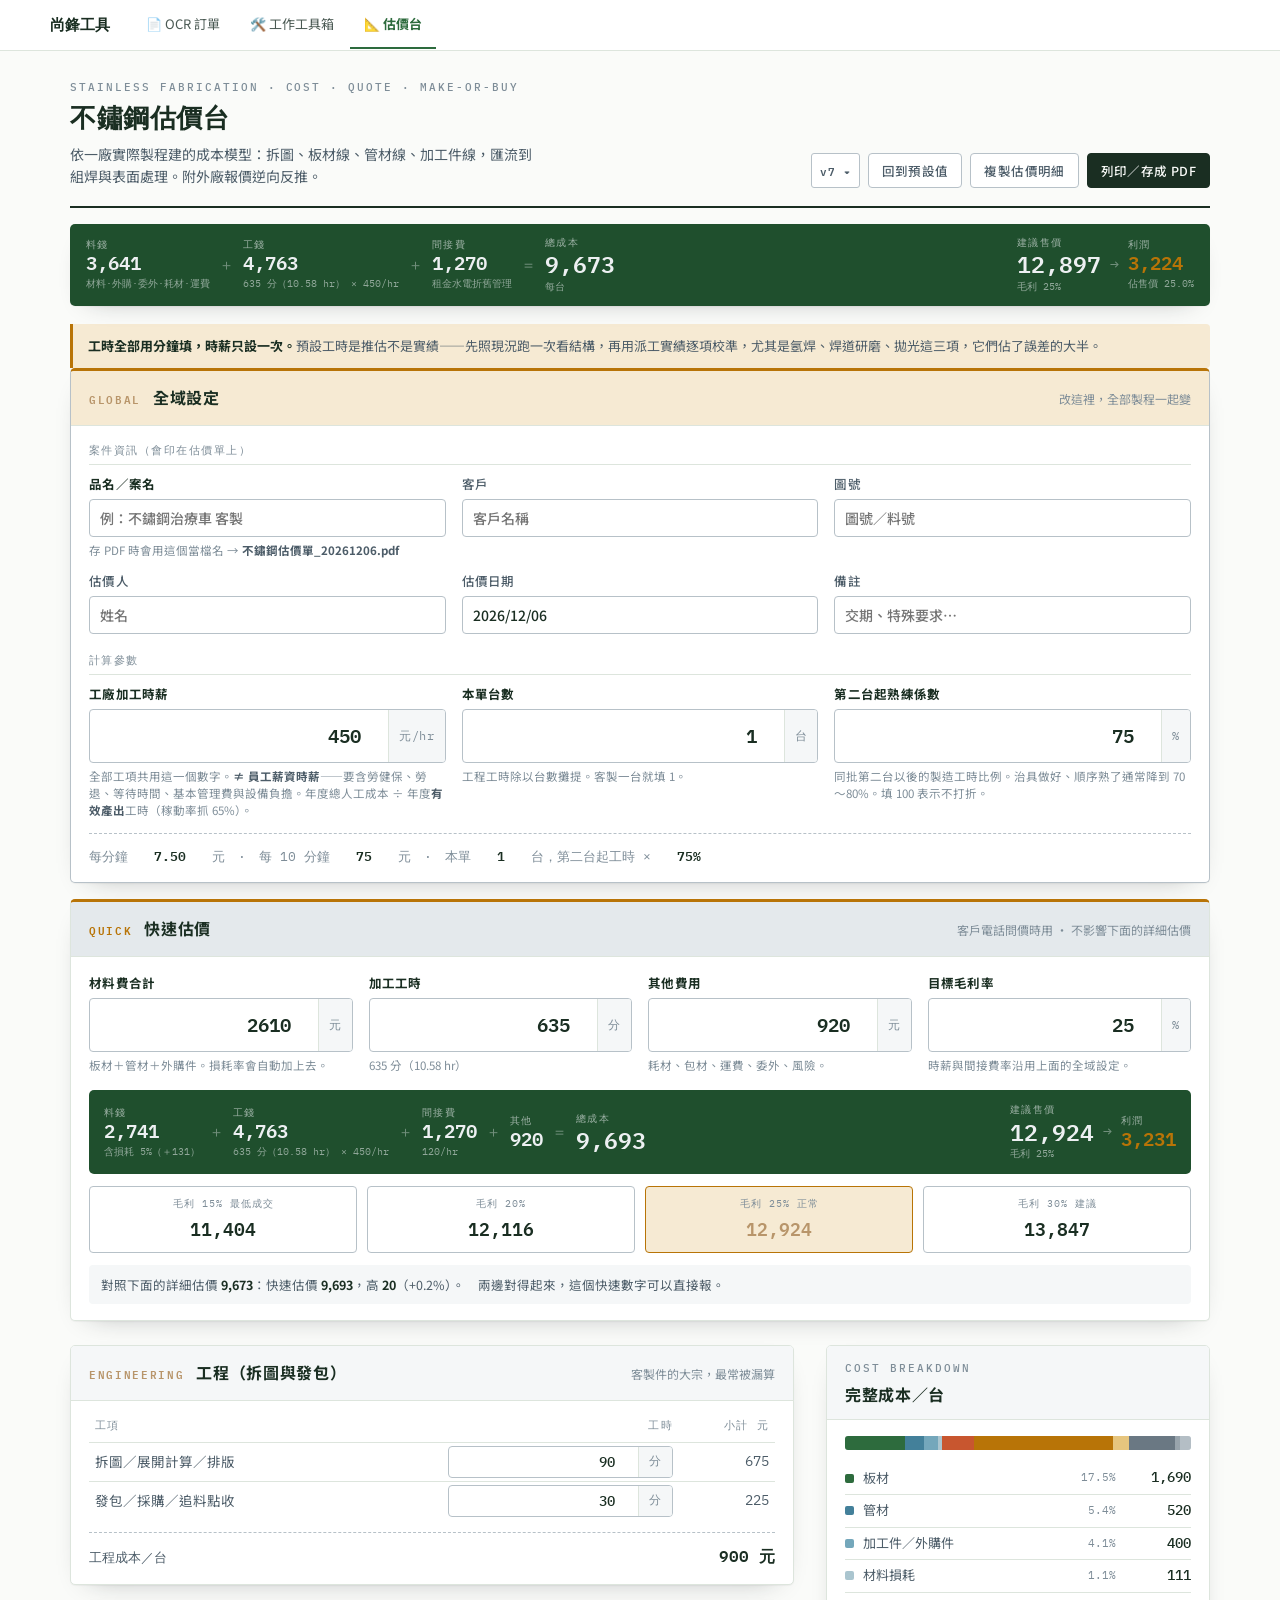
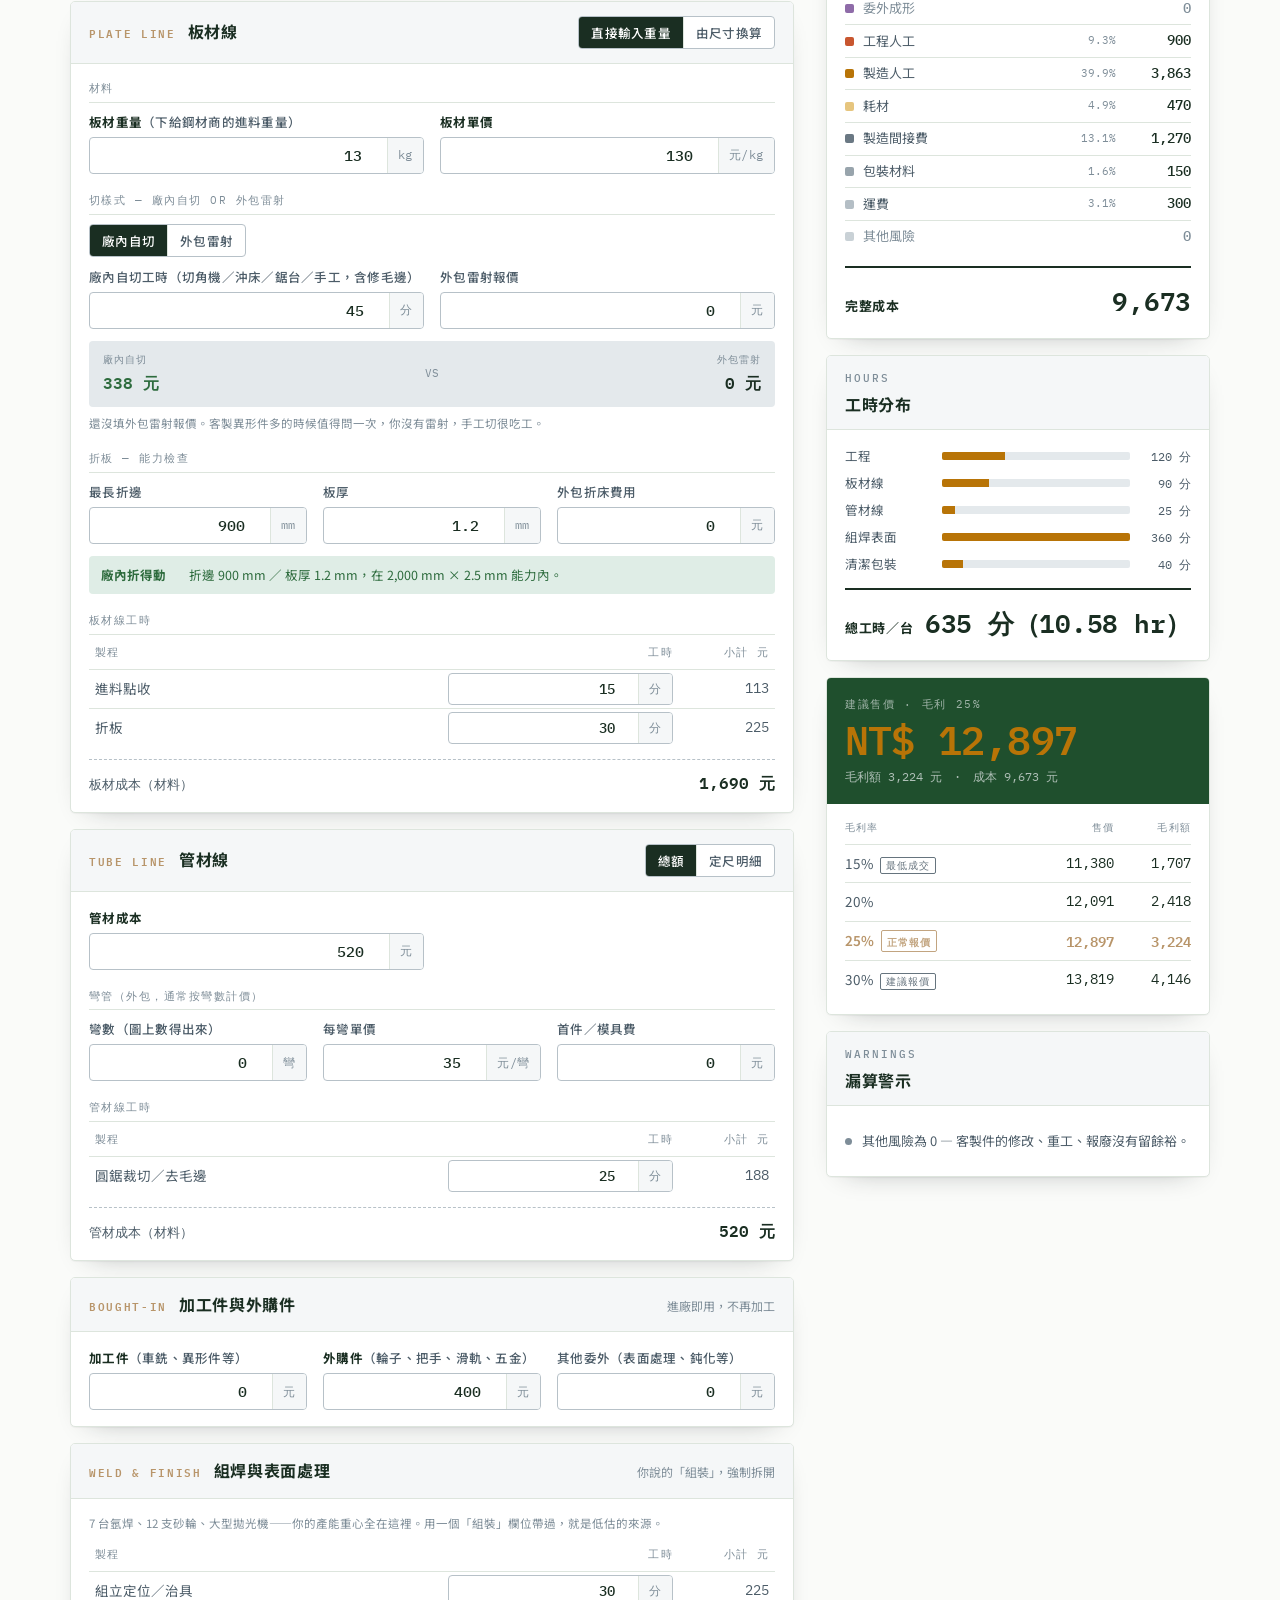
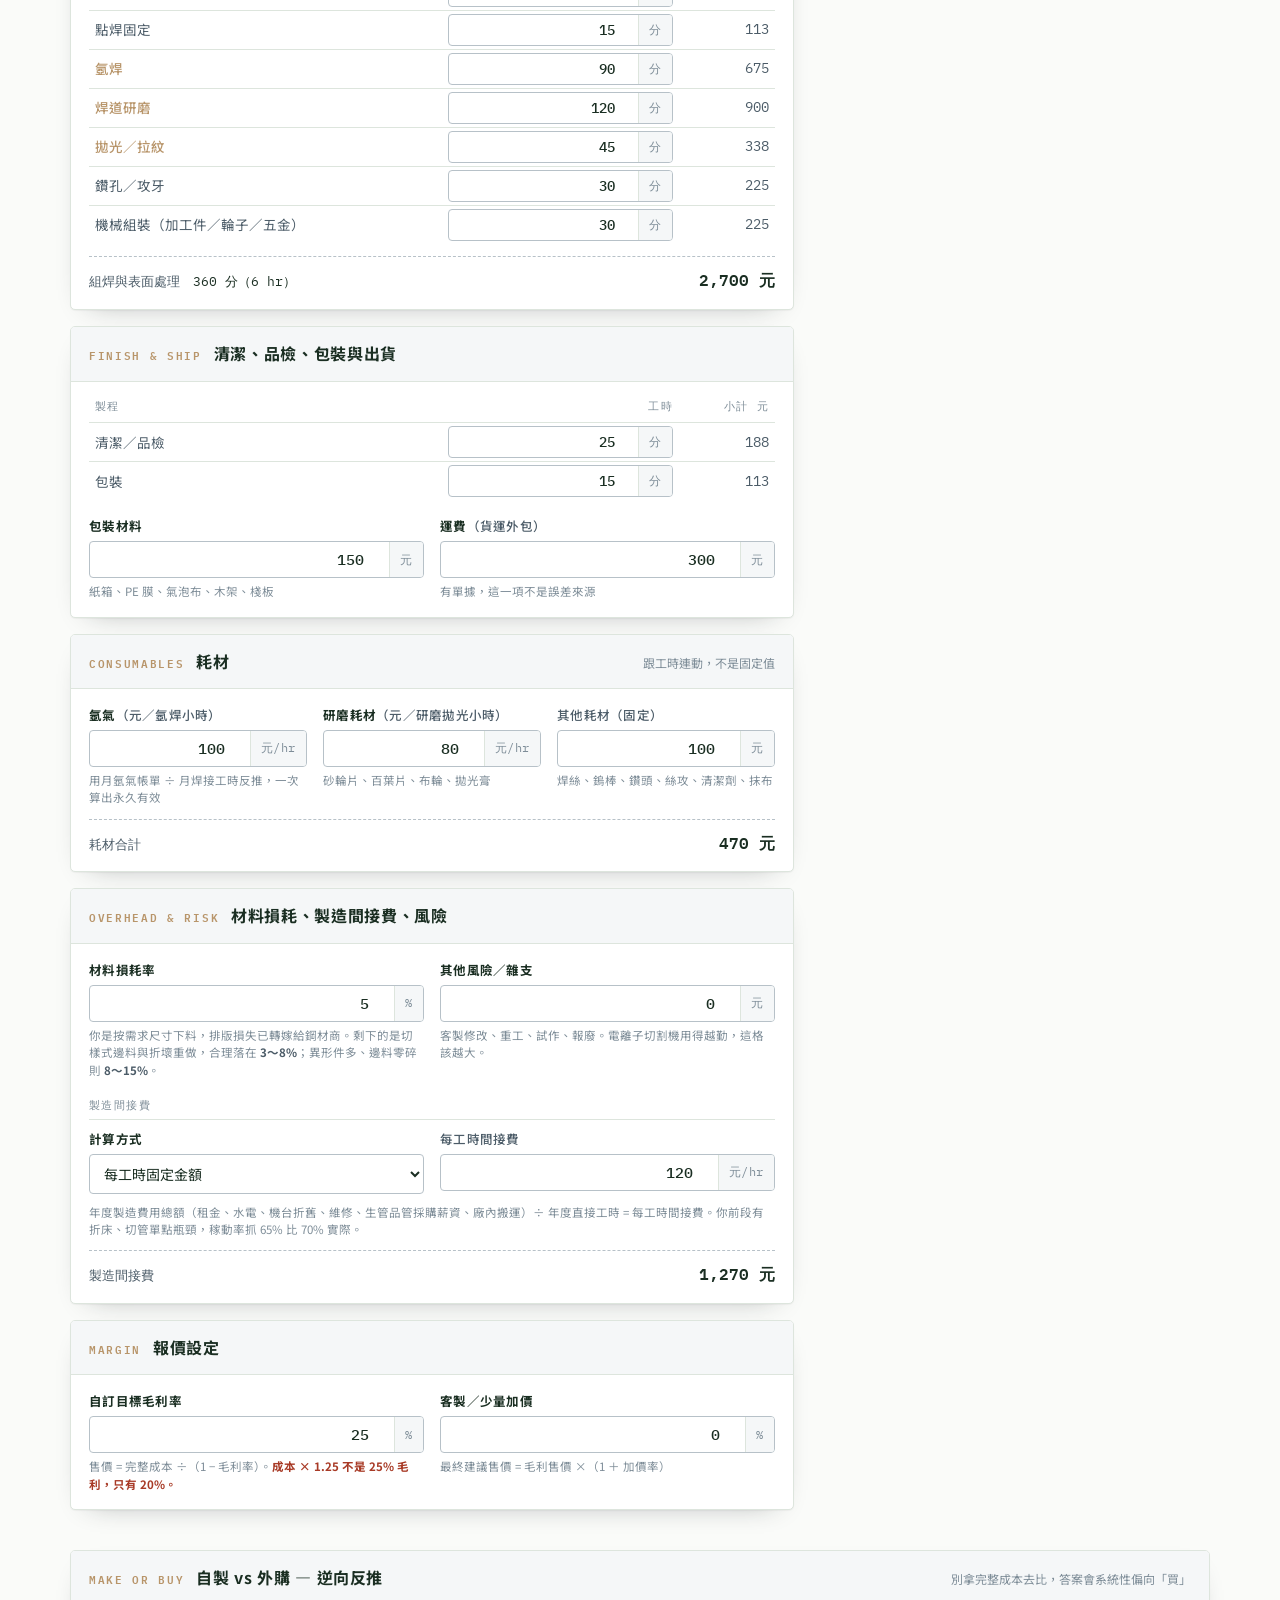
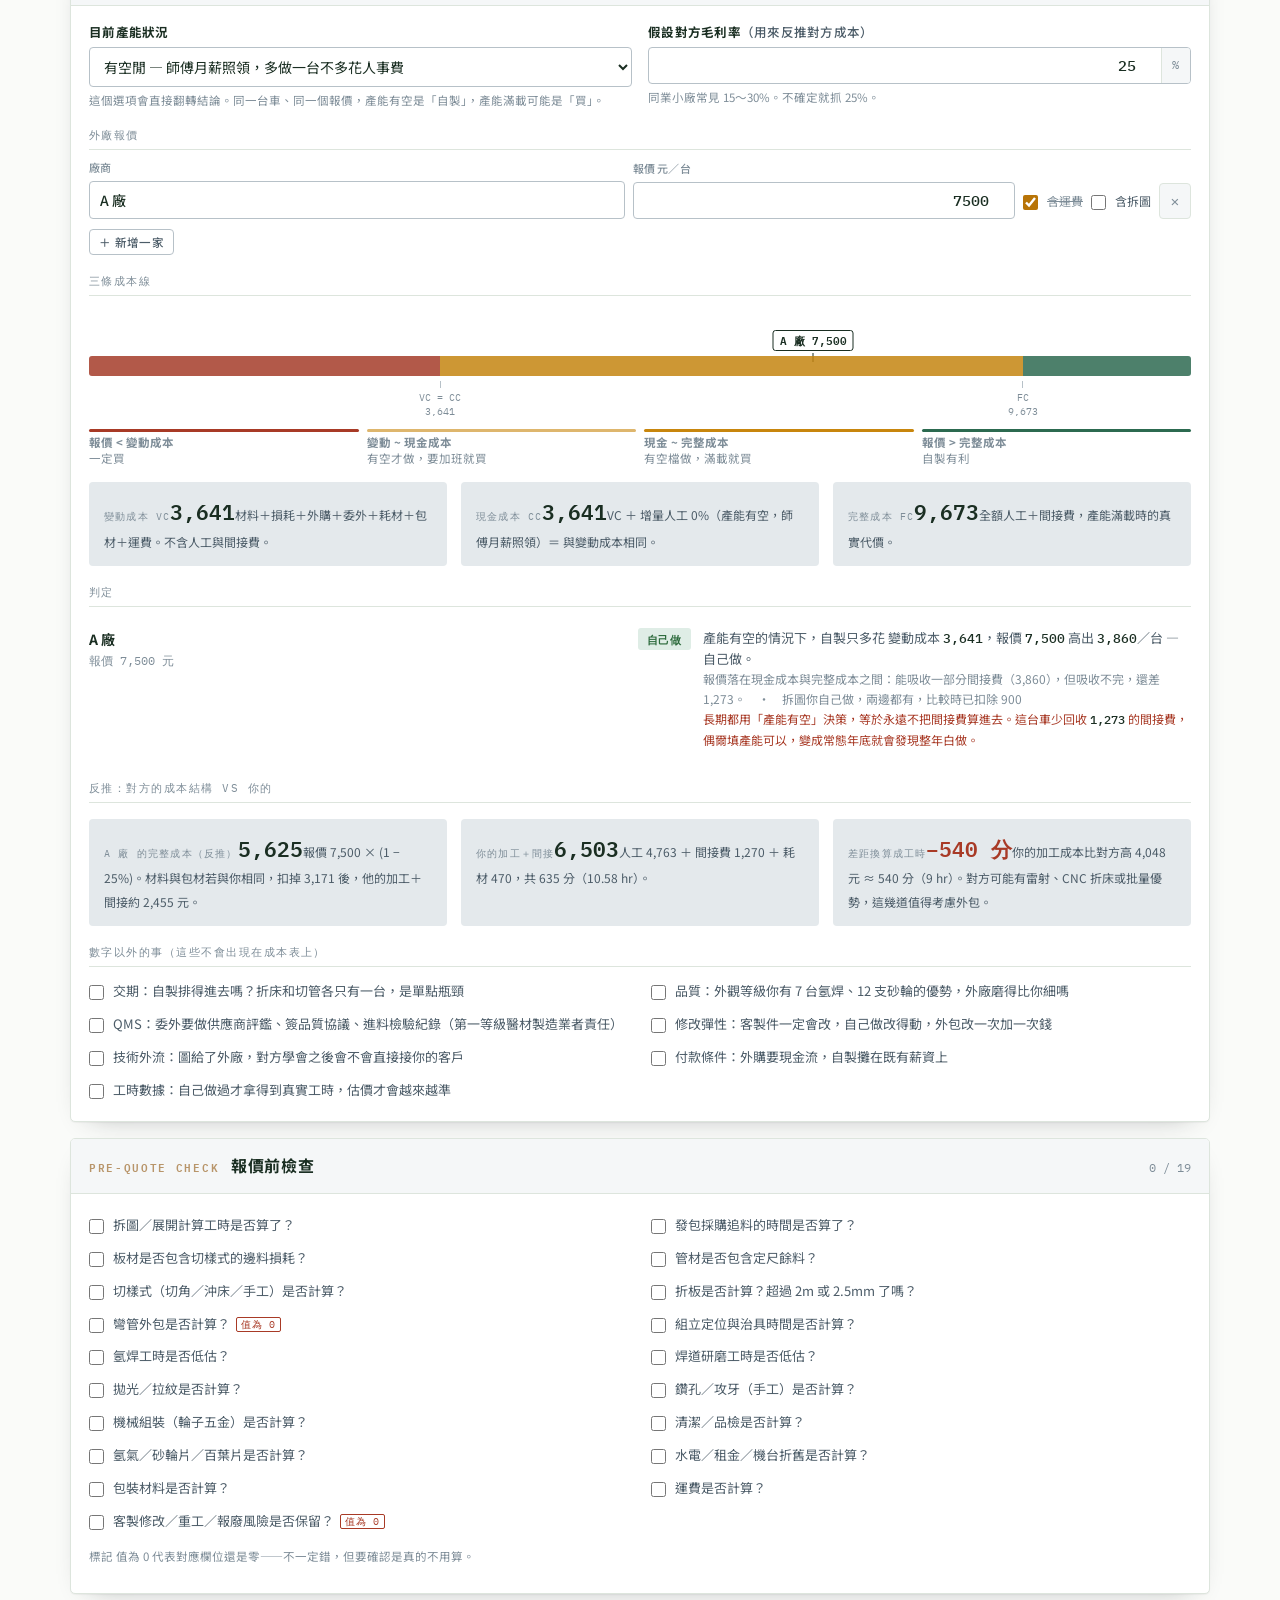
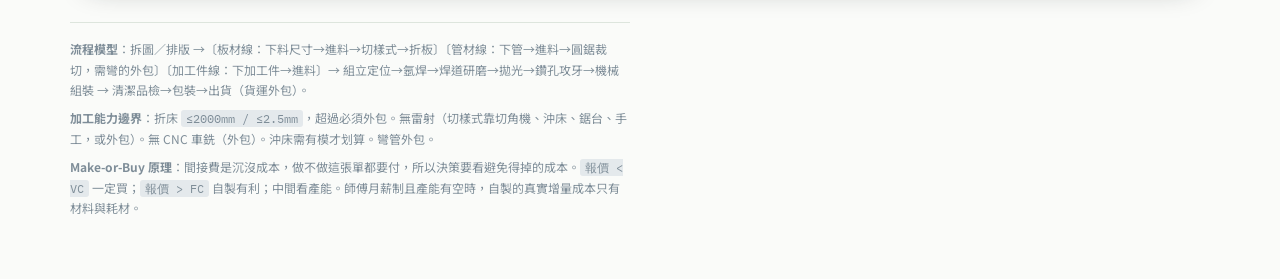
==== commit 9b34cf47: "refactor: 三頁視覺統一 (v3.3.1) 三個工具原本各有一套尺寸與樣式，視覺不一致：   版面寬 850 / 960 / 1280、內文 16 / 14 / 15px、   主標 32 /" ====
--- a/pages/quote.html
+++ b/pages/quote.html
@@ -8,6 +8,7 @@
 <link rel="preconnect" href="https://fonts.gstatic.com" crossorigin>
 <link rel="stylesheet" href="https://fonts.googleapis.com/css2?family=IBM+Plex+Mono:wght@400;500;600&family=Noto+Sans+TC:wght@400;500;700;900&display=swap">
 
+<link rel="stylesheet" href="/static/brand.css">
 <style>
 :root{
   --ground:#FAFBF9; --surface:#FFFFFF; --surface-2:#F5F7F8; --sunk:#E4E9EC;
@@ -71,15 +72,15 @@
 *{box-sizing:border-box}
 body{margin:0;background:var(--ground);color:var(--ink);font-family:var(--sans);
   font-size:15px;line-height:1.6;-webkit-font-smoothing:antialiased}
-.wrap{max-width:1280px;margin:0 auto;padding:28px 20px 60px}
+.wrap{max-width:var(--page-w);margin:0 auto;padding:28px 20px 60px}
 
 .masthead{display:flex;flex-wrap:wrap;align-items:flex-end;gap:20px;
   padding-bottom:18px;border-bottom:2px solid var(--ink)}
 .mast-main{flex:1 1 320px;min-width:0}
 .eyebrow{font-family:var(--mono);font-size:11px;font-weight:500;letter-spacing:.18em;
   text-transform:uppercase;color:var(--ink-3);display:block;margin-bottom:6px}
-h1{font-size:clamp(26px,4.4vw,38px);font-weight:900;letter-spacing:.03em;margin:0;
-  line-height:1.15;text-wrap:balance}
+h1{font-family:var(--serif);font-size:var(--fs-h1);font-weight:700;letter-spacing:.02em;margin:0;
+  line-height:1.25;text-wrap:balance}
 .tagline{margin:8px 0 0;color:var(--ink-2);font-size:14px;max-width:58ch}
 .mast-tools{display:flex;gap:8px;flex-wrap:wrap}
 
@@ -491,12 +492,6 @@
   .pd-h{page-break-after:avoid}
 }
 
-.sf-nav{background:#fff;border-bottom:1px solid var(--rule);padding:0 20px;display:flex;align-items:center;gap:4px;position:sticky;top:0;z-index:200}
-.sf-nav .sf-brand{font-family:'Noto Serif TC','Songti TC',serif;font-weight:700;color:var(--ink);font-size:15px;margin-right:18px;padding:12px 0;white-space:nowrap}
-.sf-nav a{color:var(--ink);opacity:.7;text-decoration:none;font-size:13px;padding:12px 14px;border-bottom:2px solid transparent;transition:.2s;white-space:nowrap}
-.sf-nav a:hover{opacity:1;color:#2D6B3D}
-.sf-nav a.on{opacity:1;color:#2D6B3D;border-bottom-color:#2D6B3D;font-weight:700}
-@media print{.sf-nav{display:none!important}}
 </style>
 </head>
 <body>
--- a/static/brand.css
+++ b/static/brand.css
@@ -0,0 +1,49 @@
+/* ============================================================
+   尚鋒工具 — 三頁共用視覺基準
+   色票依 sfinc-website-next/BRAND.md
+   只規範共通骨架 (色彩/字級/容器/導覽/按鈕/表單)，
+   各工具的功能性樣式 (估價台 KPI、A4 列印格線等) 保持原樣
+   ============================================================ */
+:root{
+  /* 品牌綠 */
+  --brand:#2D6B3D; --brand-dark:#1F4F2D; --brand-light:#4A9A4F; --brand-soft:#9CCFA3;
+  /* 質感金 */
+  --gold:#B8956A; --gold-soft:#D4BB95;
+  /* 背景 */
+  --bg:#FAFBF9; --bg-soft:#EEF4EE; --bg-deep:#F4F6F2; --card:#fff;
+  /* 文字 */
+  --fg:#1A2E22; --fg-soft:#4A5953; --fg-muted:#7A857F; --line:#DDE5DD;
+  --danger:#B3261E;
+  /* 統一的版面基準 */
+  --page-w:1180px;      /* 內容最大寬 */
+  --radius:4px;         /* 按鈕、輸入框 */
+  --radius-lg:8px;      /* 卡片、區塊 */
+  --fs-base:15px;       /* 內文 */
+  --fs-h1:26px;         /* 頁面主標 */
+  --fs-h2:16px;         /* 區塊標題 */
+  --fs-sm:13px;         /* 次要說明 */
+  --fs-xs:11.5px;       /* 標籤、註解 */
+  --shadow:0 1px 2px rgba(26,46,34,.04), 0 8px 24px -18px rgba(26,46,34,.35);
+  --serif:'Noto Serif TC','Songti TC',PMingLiU,serif;
+  --sans:'Noto Sans TC','PingFang TC','Microsoft JhengHei',system-ui,sans-serif;
+}
+
+/* ---- 共用導覽列 ---- */
+.sf-nav{
+  background:var(--card); border-bottom:1px solid var(--line);
+  display:flex; align-items:center; gap:2px;
+  position:sticky; top:0; z-index:200;
+  padding:0 max(20px, calc((100vw - var(--page-w)) / 2));
+}
+.sf-nav .sf-brand{
+  font-family:var(--serif); font-weight:700; color:var(--fg);
+  font-size:15px; margin-right:20px; padding:13px 0; white-space:nowrap;
+}
+.sf-nav a{
+  color:var(--fg-soft); text-decoration:none; font-size:var(--fs-sm);
+  padding:13px 14px; border-bottom:2px solid transparent;
+  transition:.15s; white-space:nowrap;
+}
+.sf-nav a:hover{color:var(--brand); background:var(--bg-soft)}
+.sf-nav a.on{color:var(--brand); border-bottom-color:var(--brand); font-weight:700}
+@media print{.sf-nav{display:none!important}}
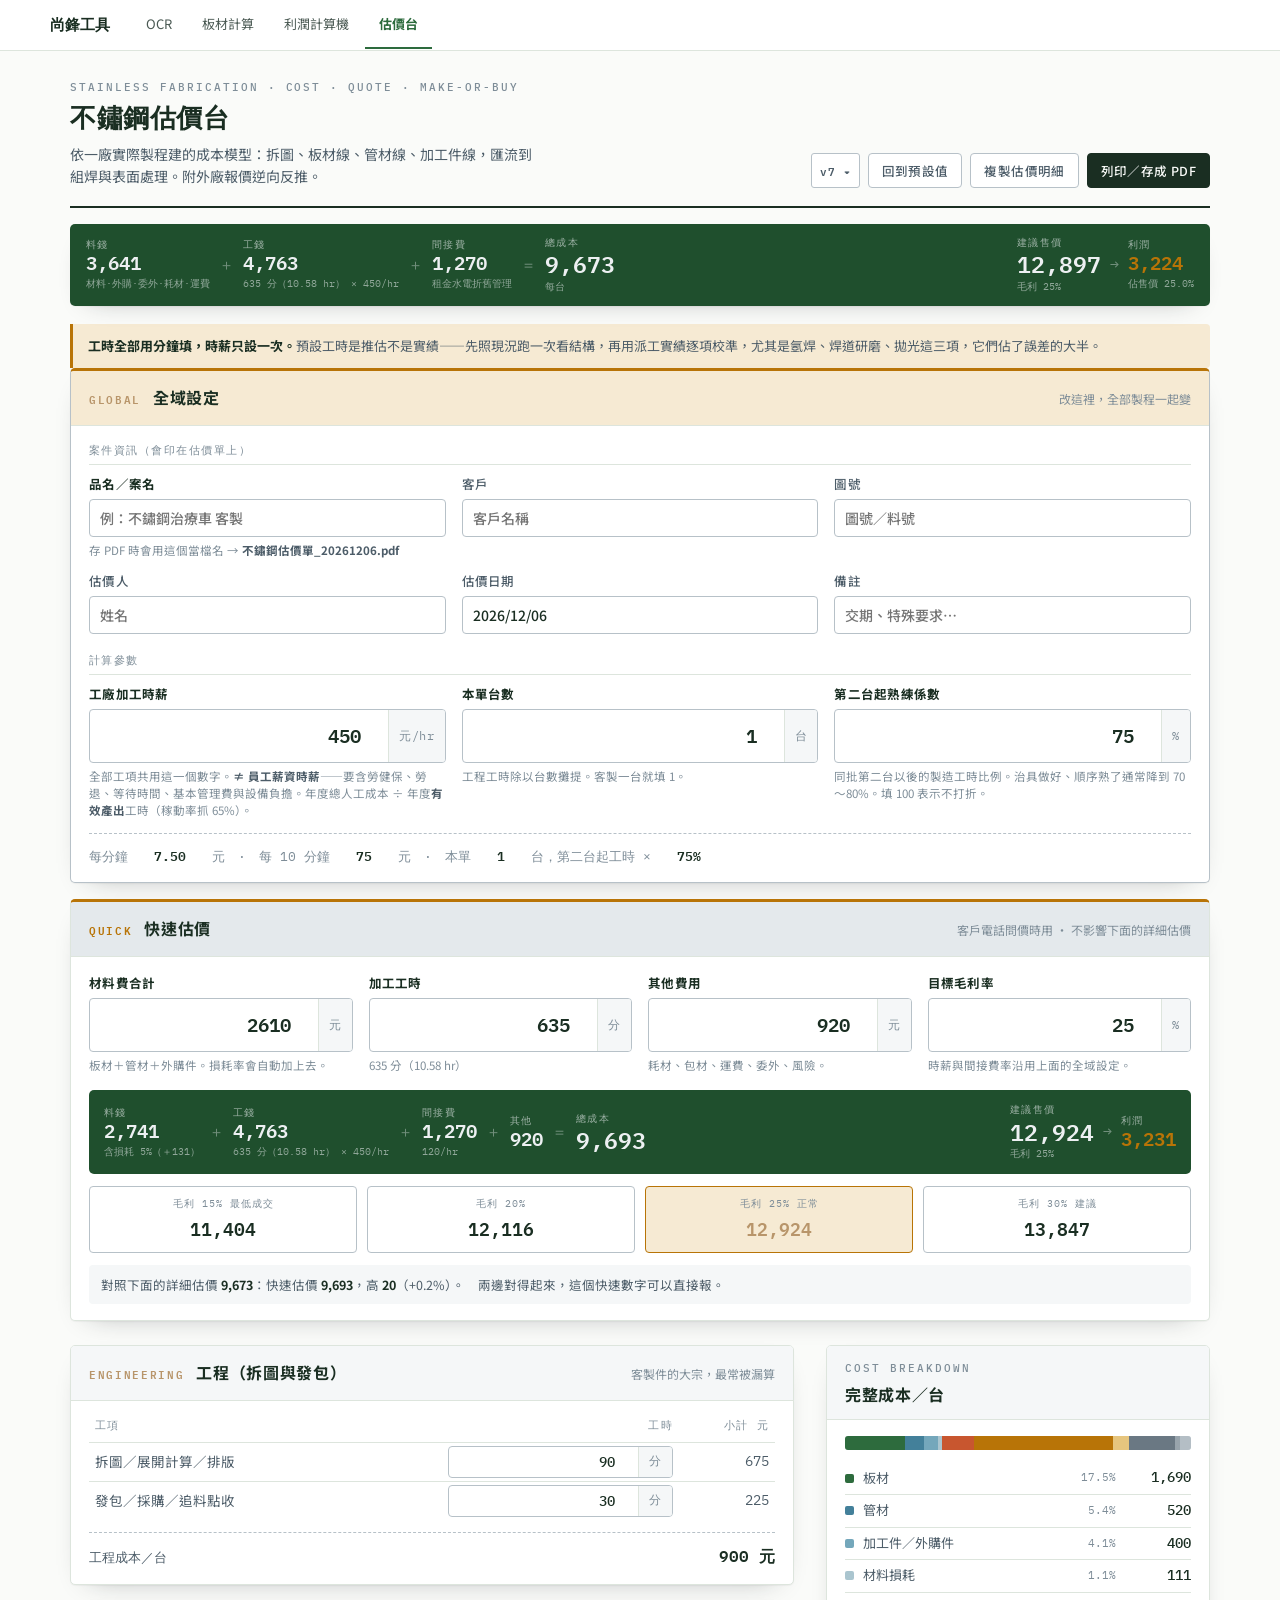
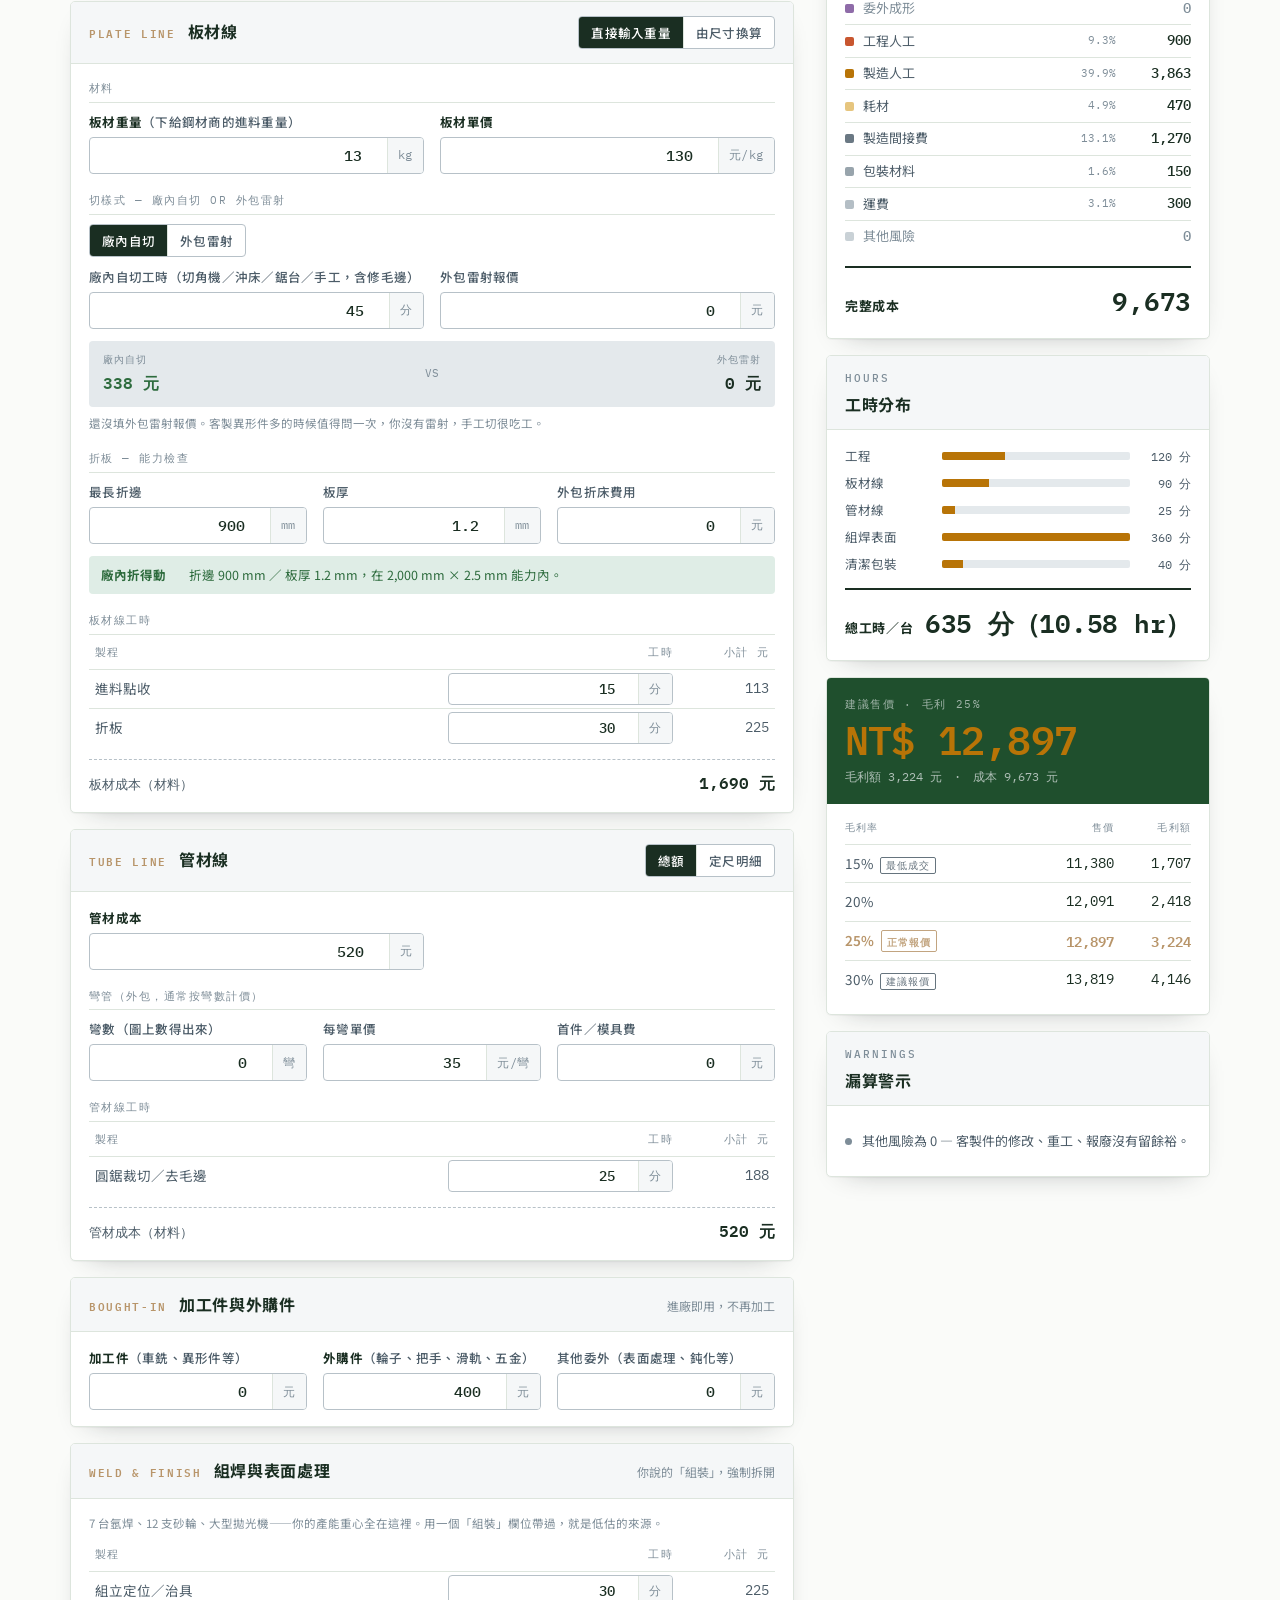
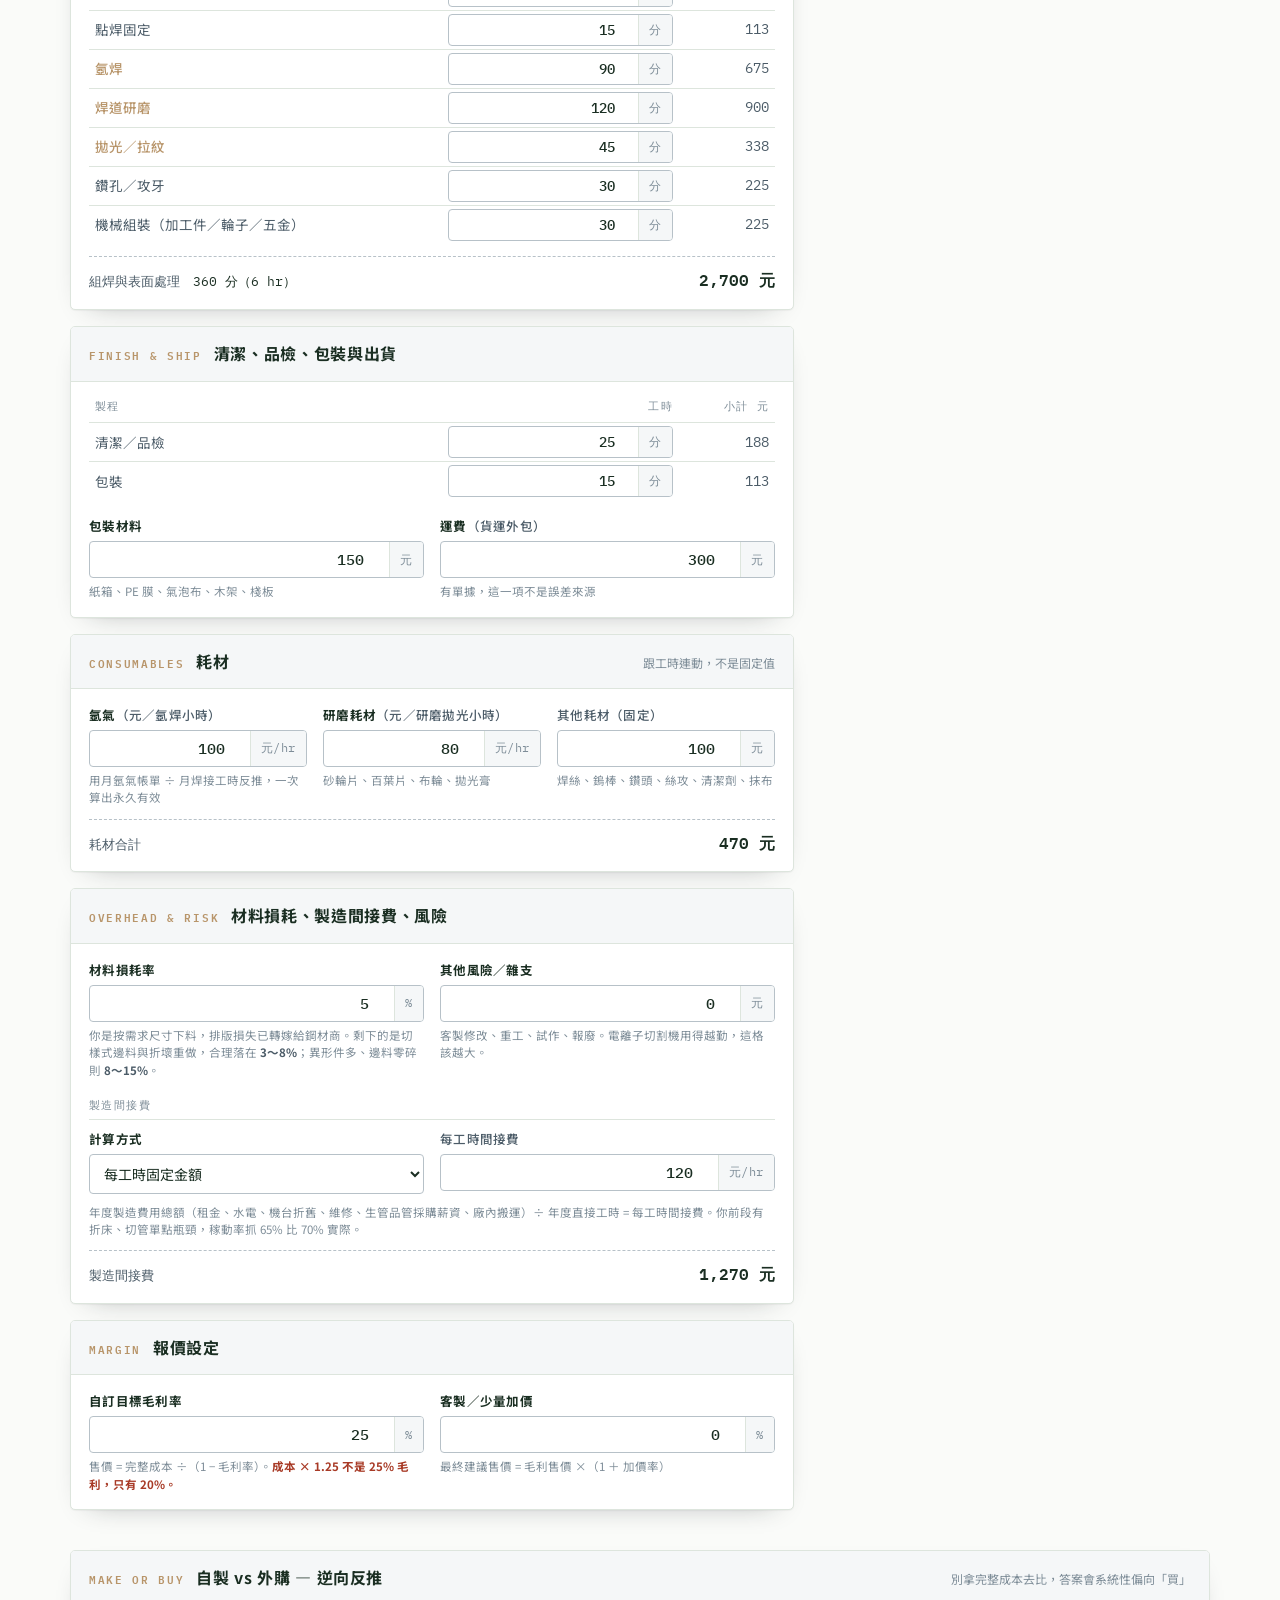
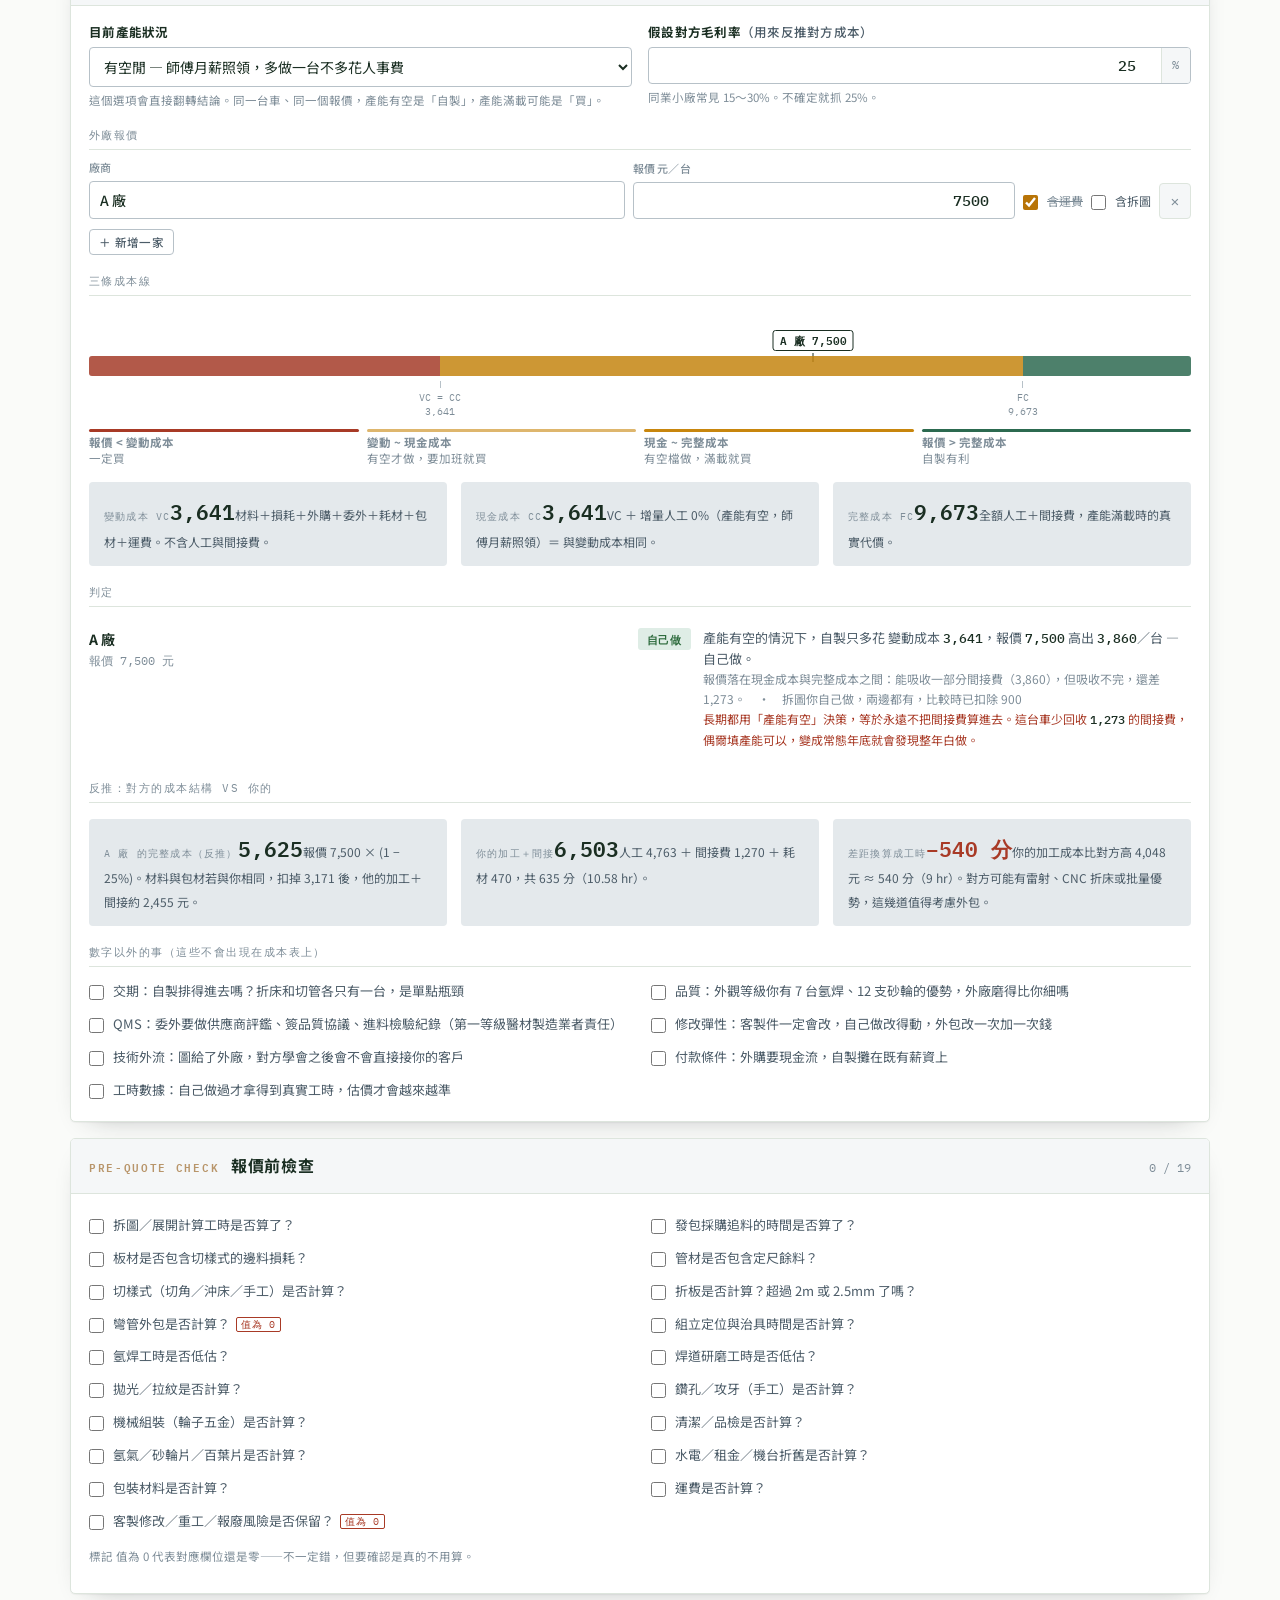
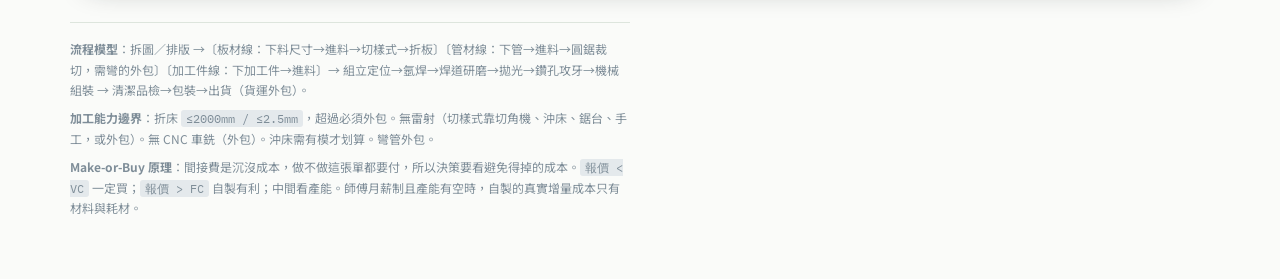
==== commit a8b30fb6: "feat: 導覽列改為四個工具直接入口 (v3.3.2) 導覽列由「OCR 訂單 / 工作工具箱 / 估價台」改為 「OCR / 板材計算 / 利潤計算機 / 估價台」，常用功能一步到位。  - 板材" ====
--- a/pages/quote.html
+++ b/pages/quote.html
@@ -497,9 +497,10 @@
 <body>
 <nav class="sf-nav">
   <span class="sf-brand">尚鋒工具</span>
-  <a href="/">📄 OCR 訂單</a>
-  <a href="/tools">🛠️ 工作工具箱</a>
-  <a href="/quote" class="on">📐 估價台</a>
+  <a href="/">OCR</a>
+  <a href="/tools#sus304">板材計算</a>
+  <a href="/tools#calc">利潤計算機</a>
+  <a href="/quote" class="on">估價台</a>
 </nav>
 
 
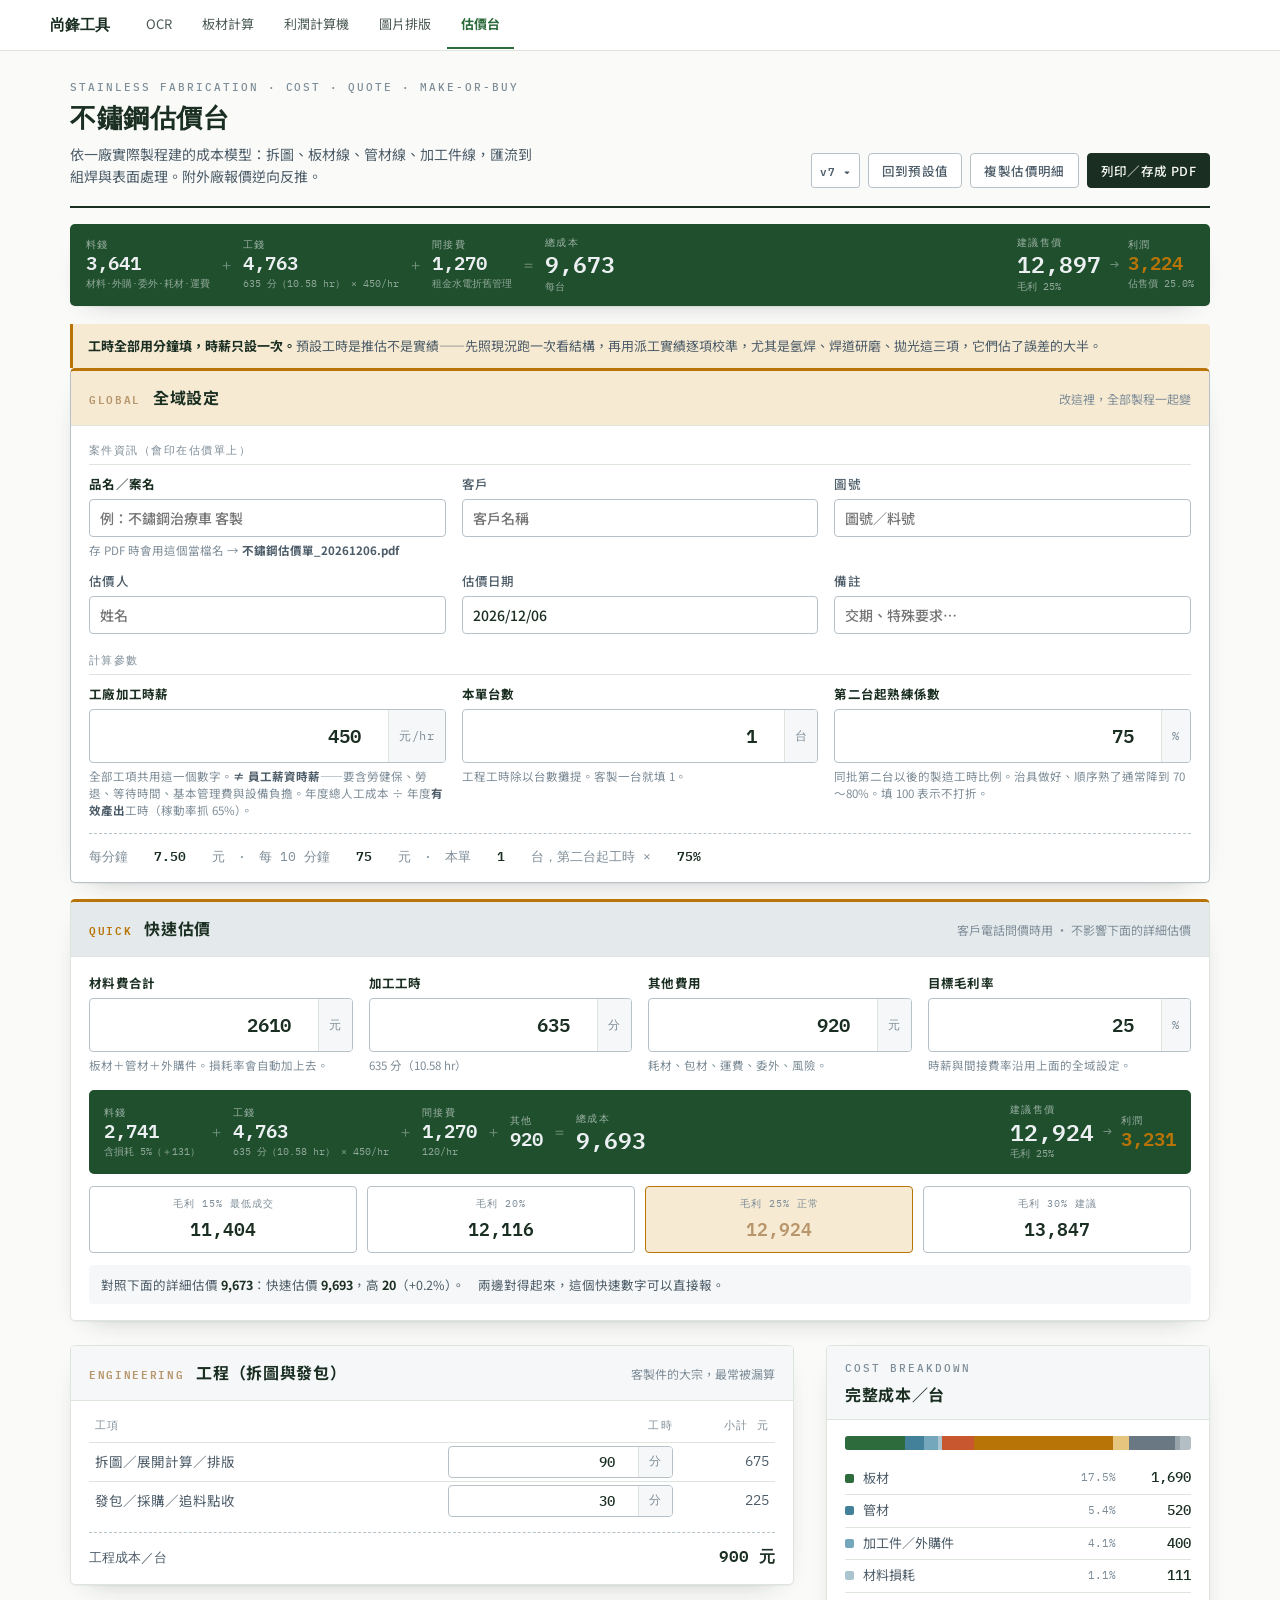
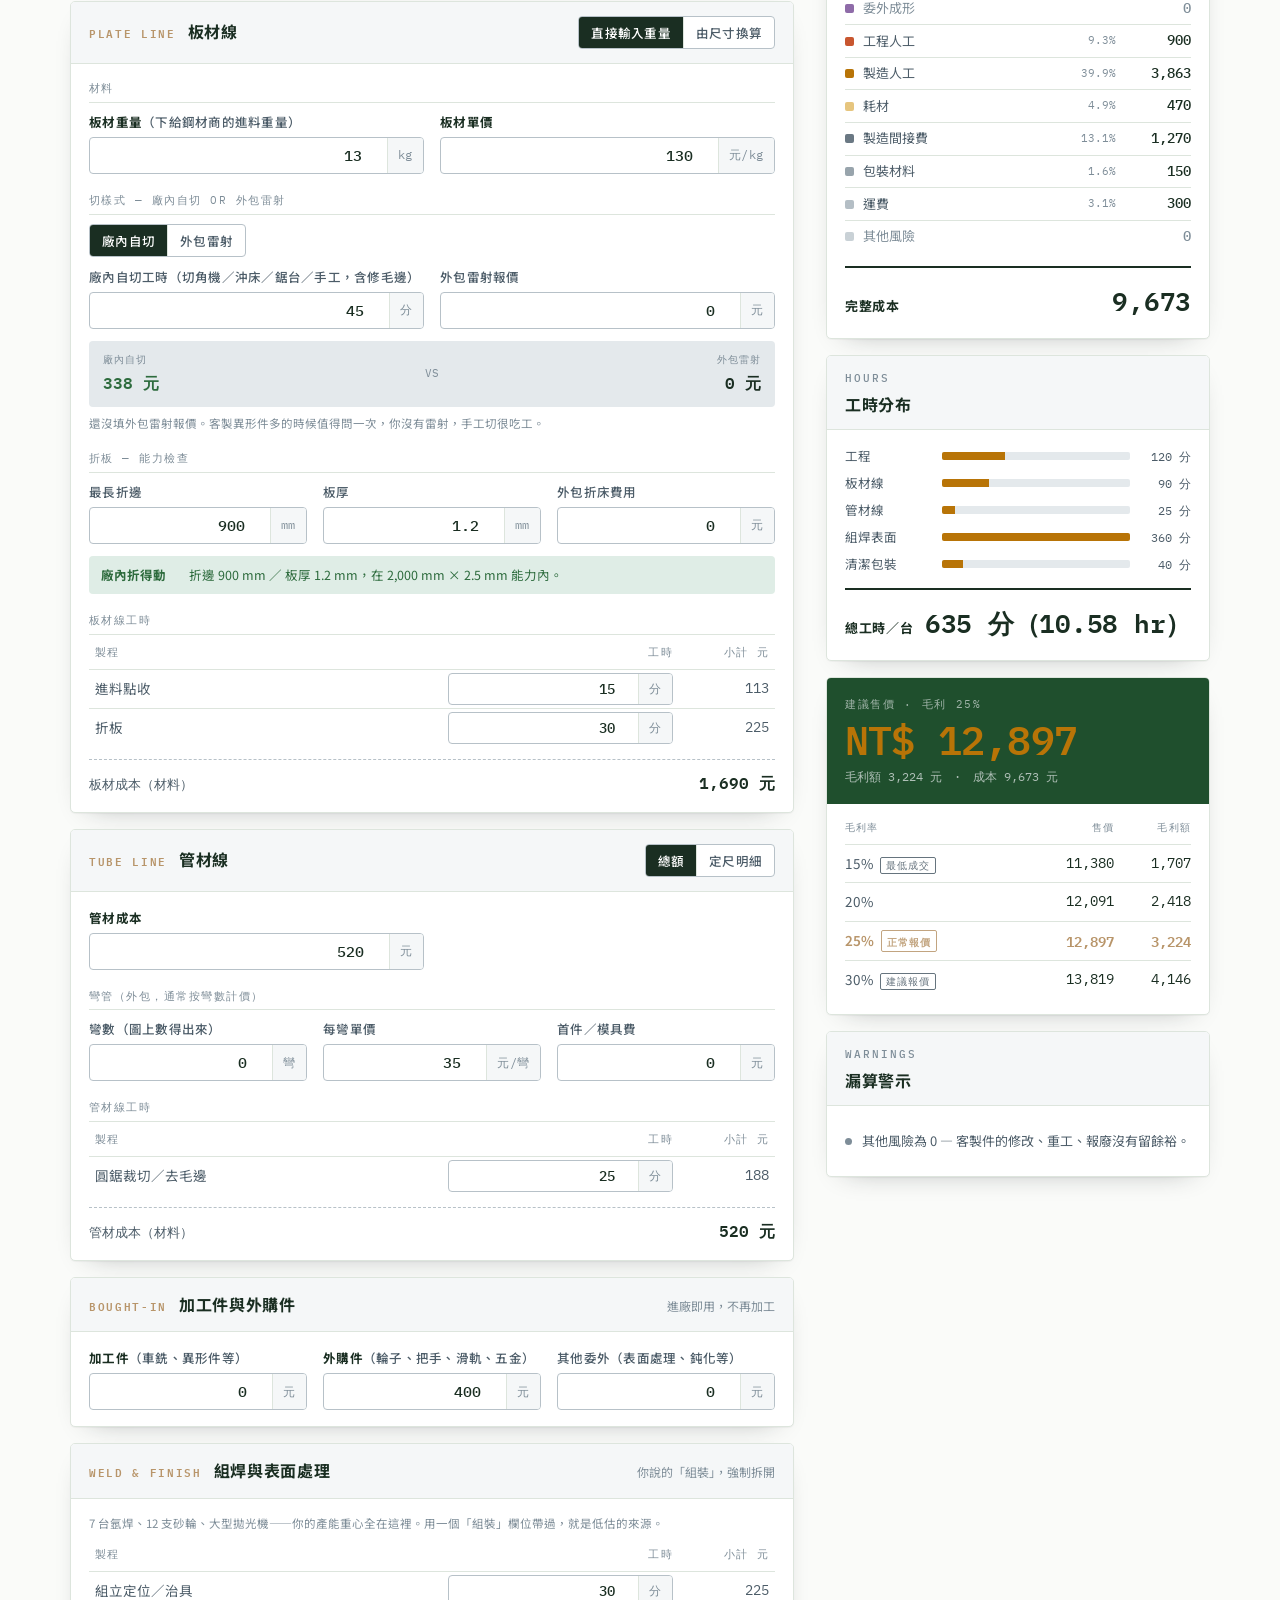
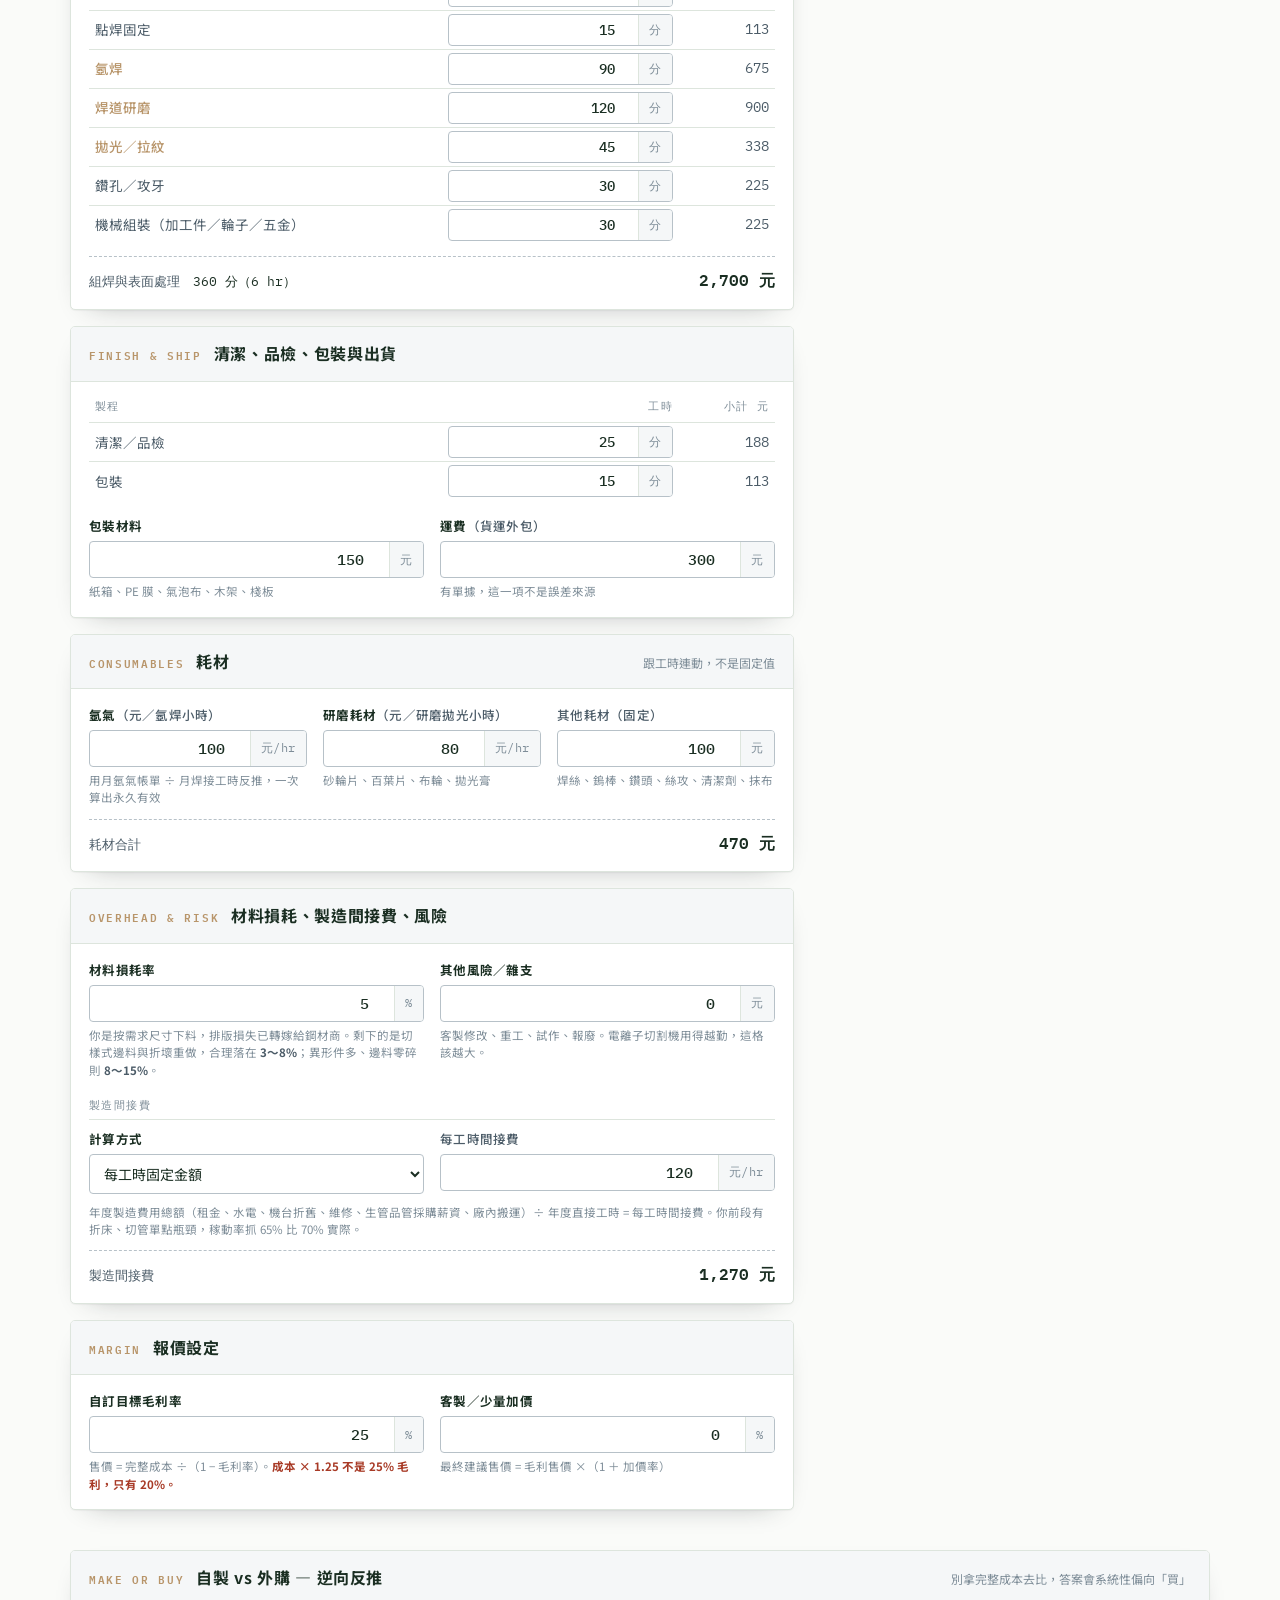
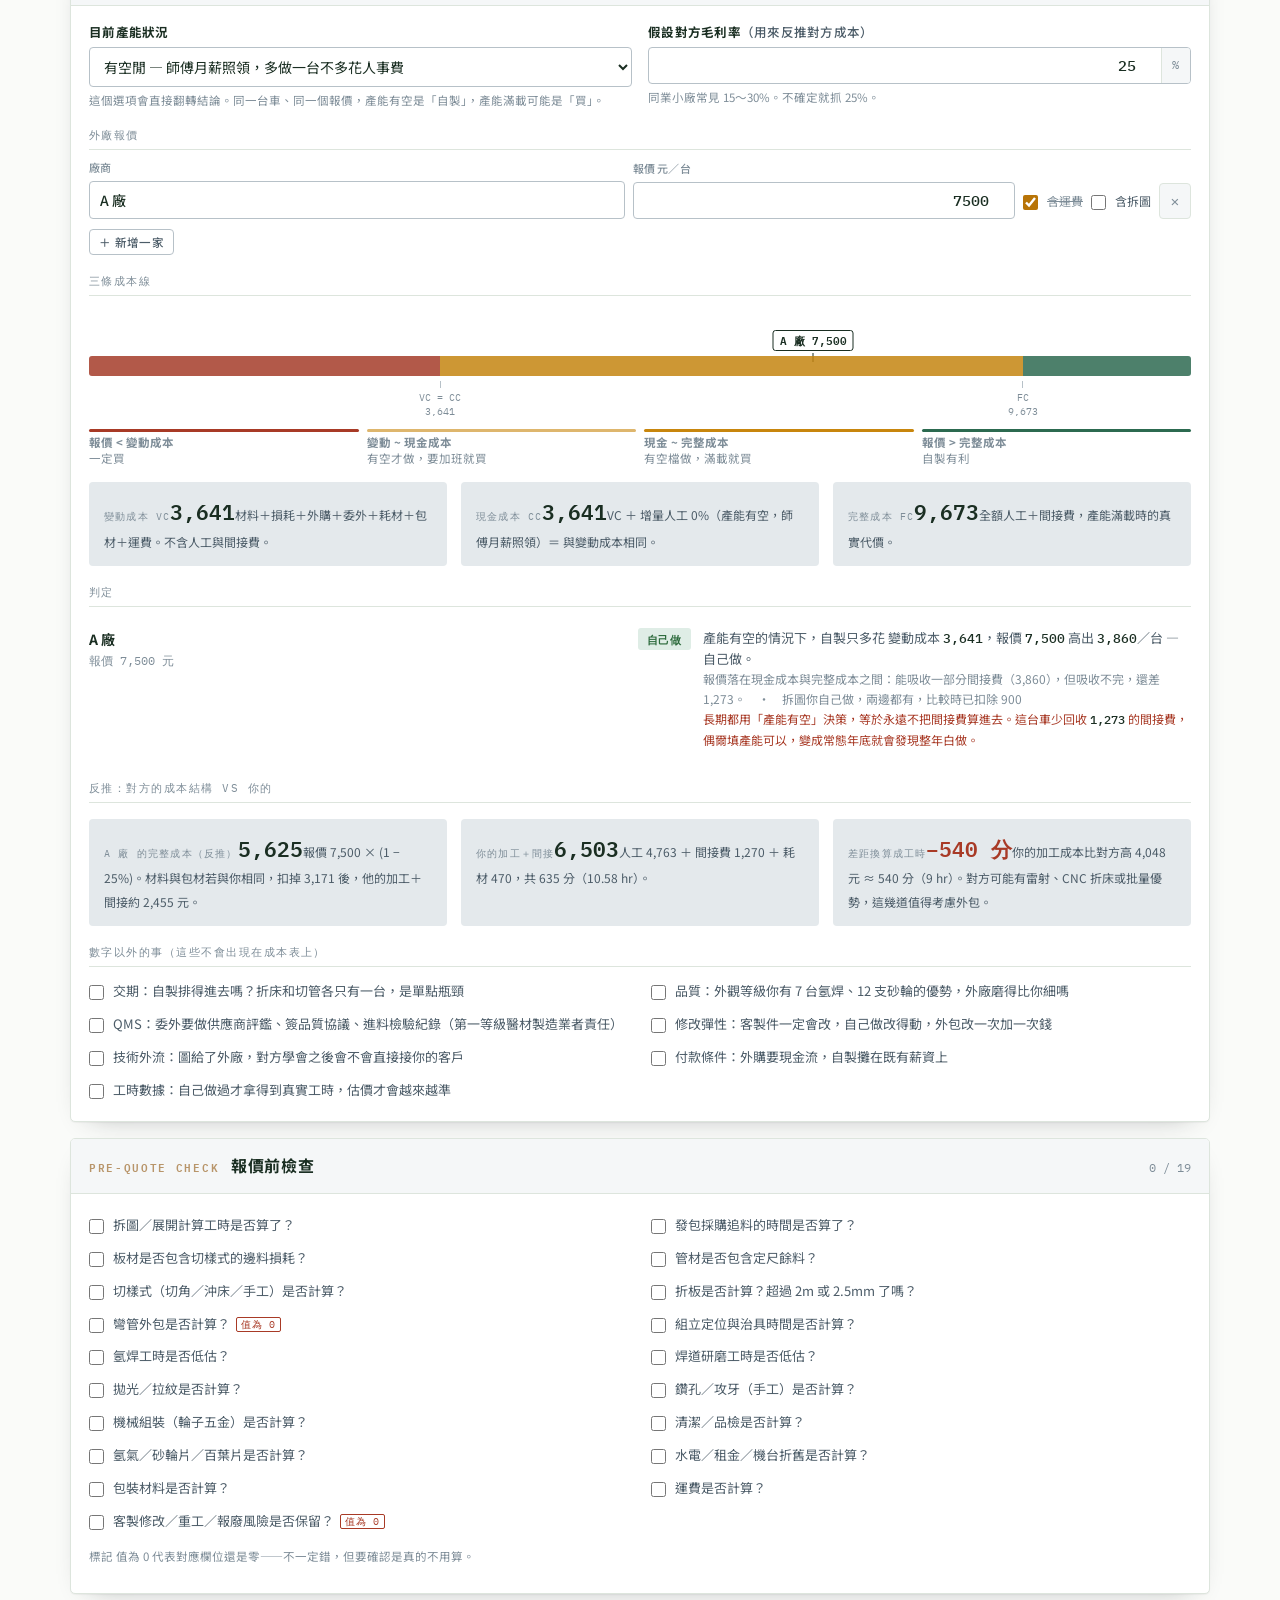
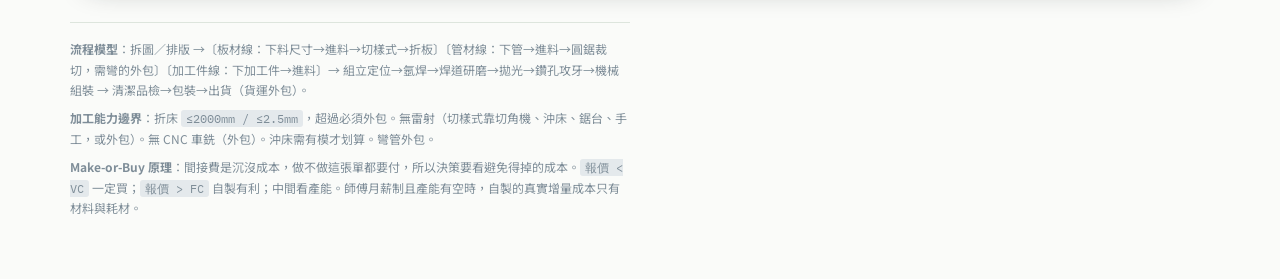
==== commit f08e68d2: "feat: 導覽簡化與 OCR 上傳區線框 (v3.4.0) 1. 工具箱移除「工作多功能工具箱」標題列與自己的分頁列，    改由頂部導覽列直接列出各工具，少一層點擊與視覺層級    - 導覽列：O" ====
--- a/pages/quote.html
+++ b/pages/quote.html
@@ -500,6 +500,7 @@
   <a href="/">OCR</a>
   <a href="/tools#sus304">板材計算</a>
   <a href="/tools#calc">利潤計算機</a>
+  <a href="/tools#img">圖片排版</a>
   <a href="/quote" class="on">估價台</a>
 </nav>
 
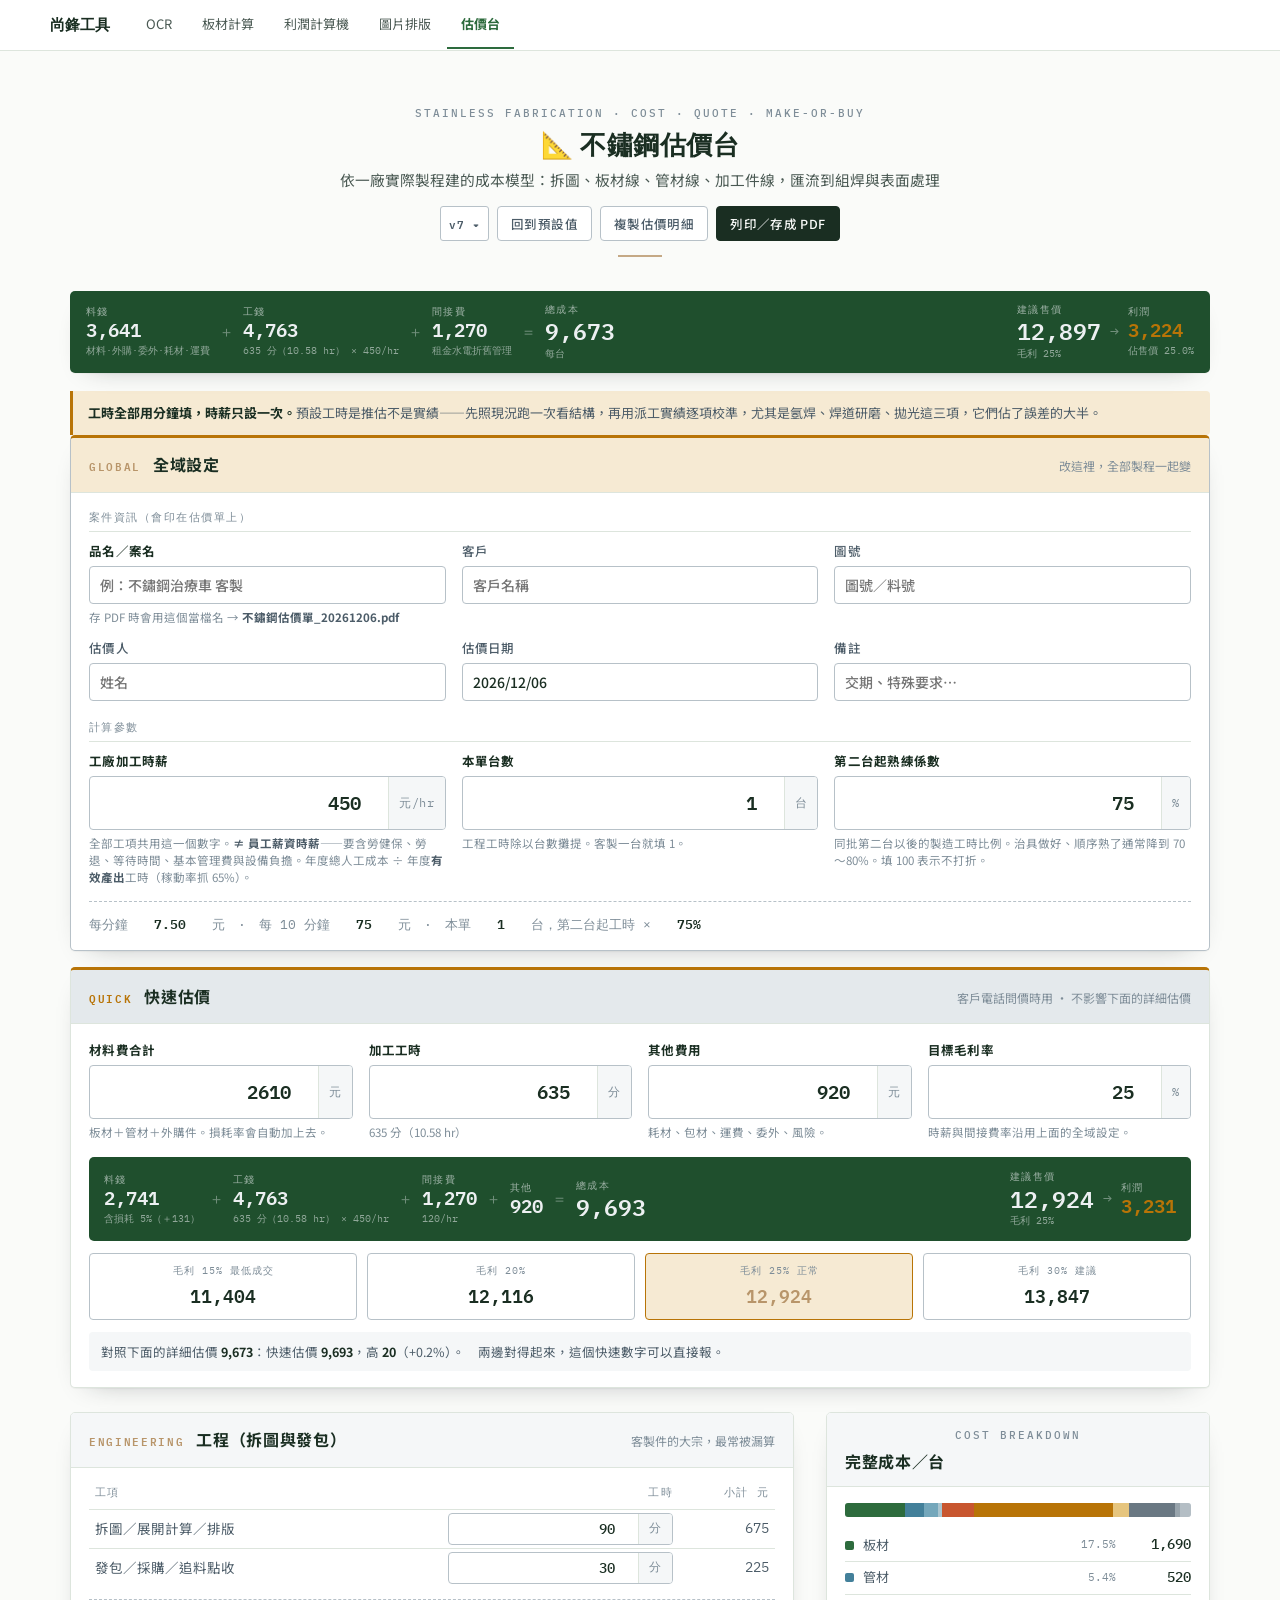
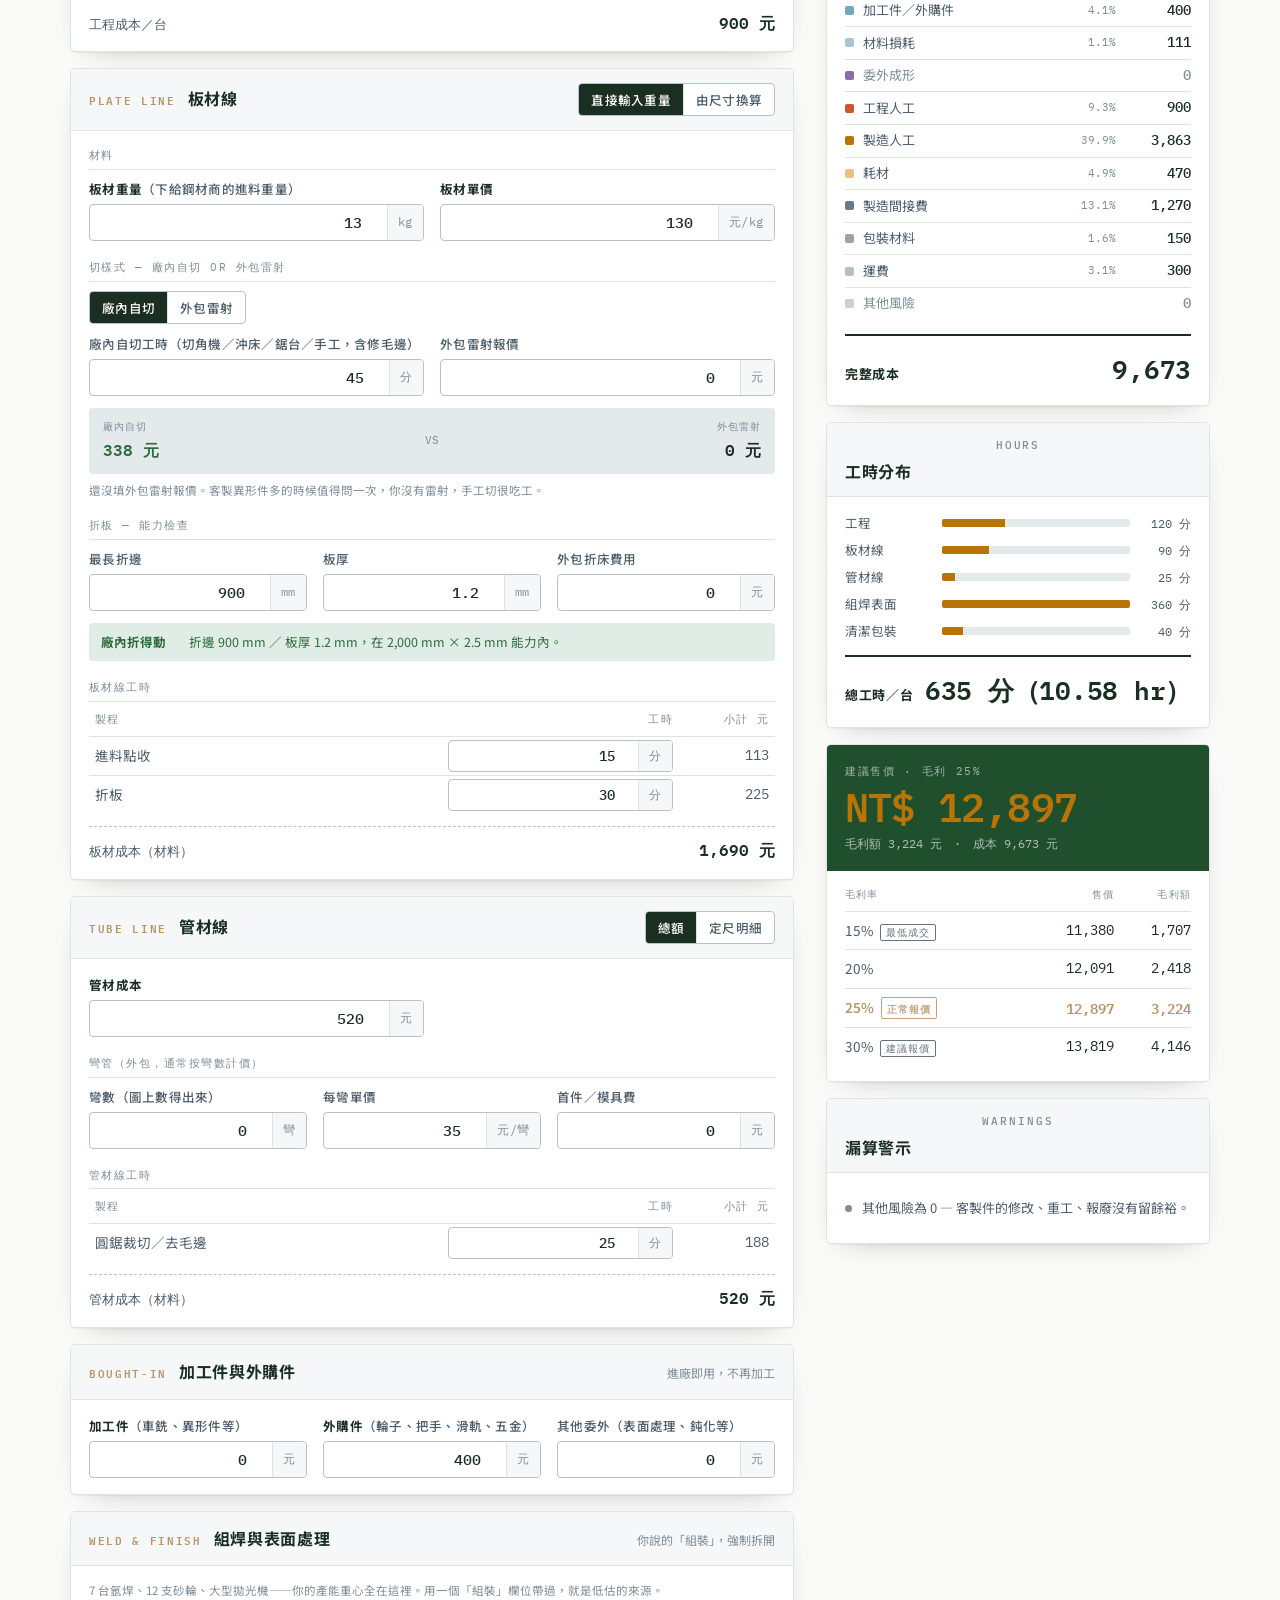
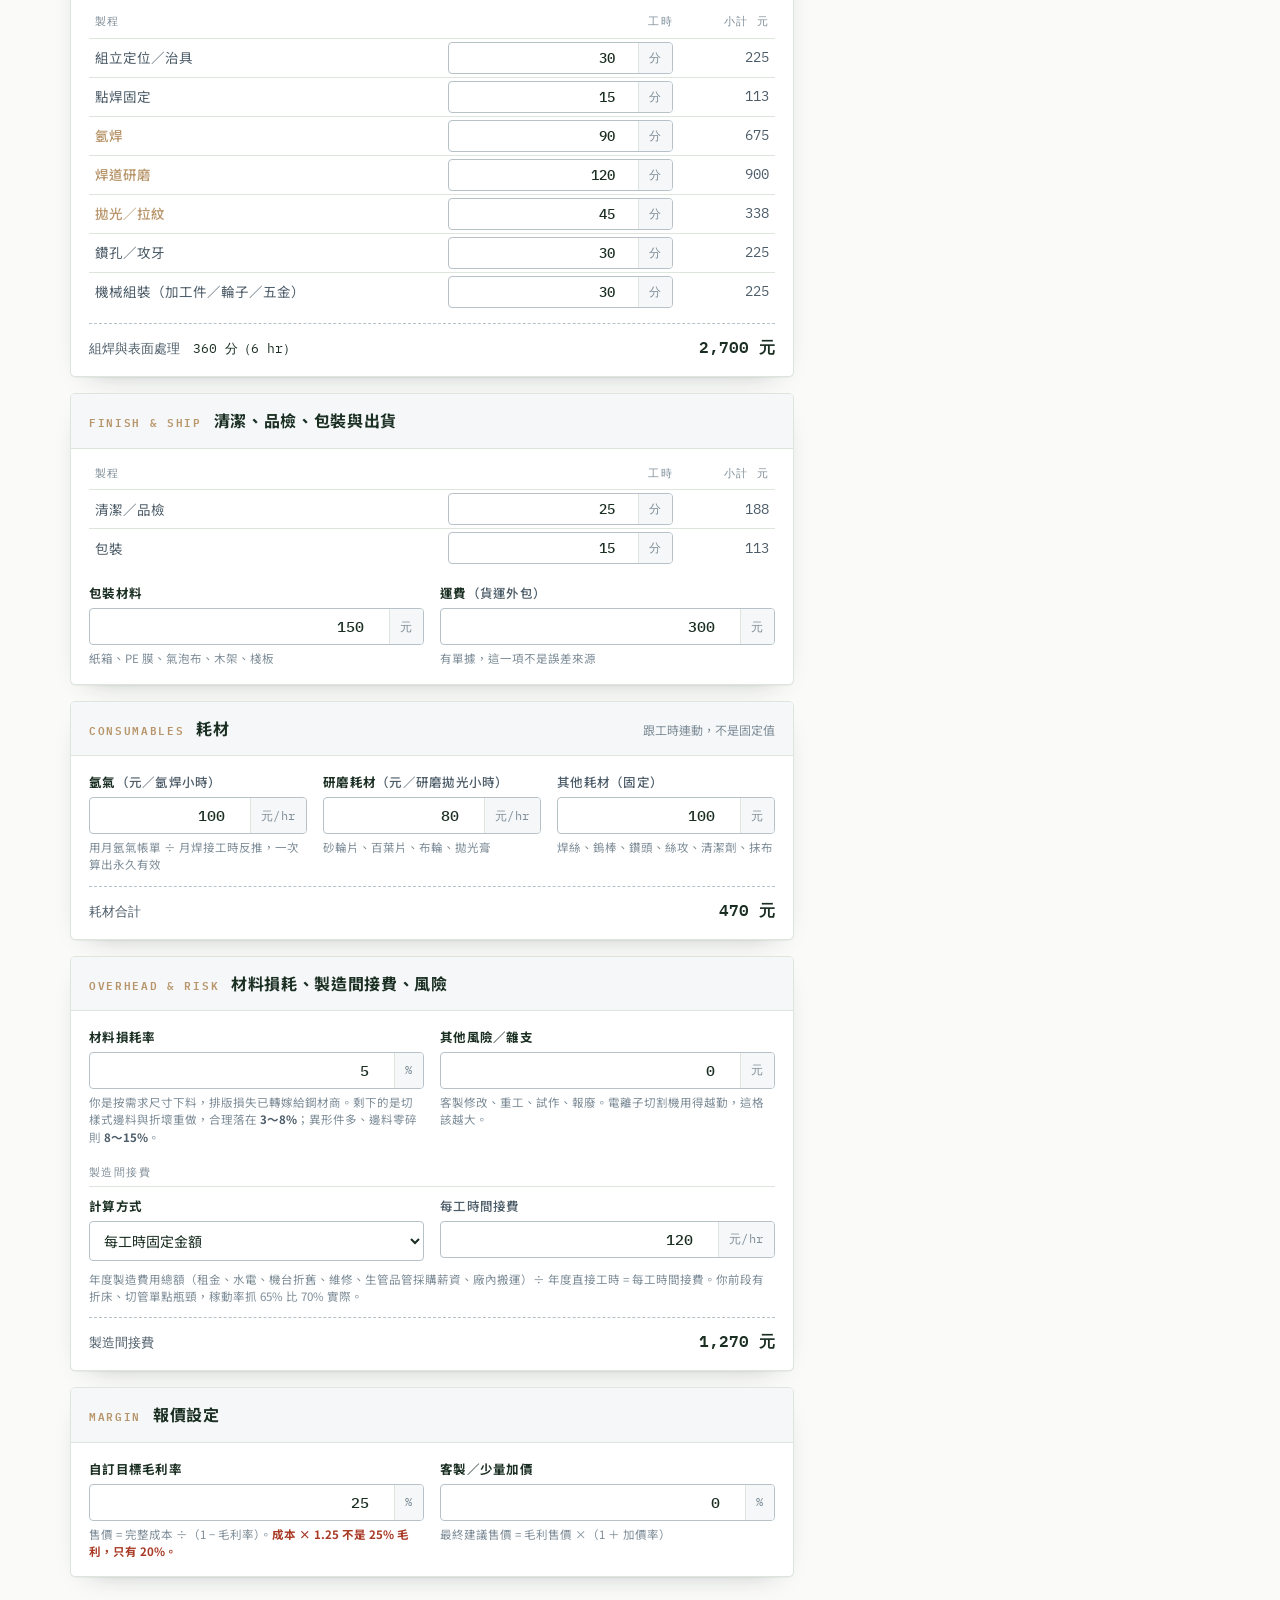
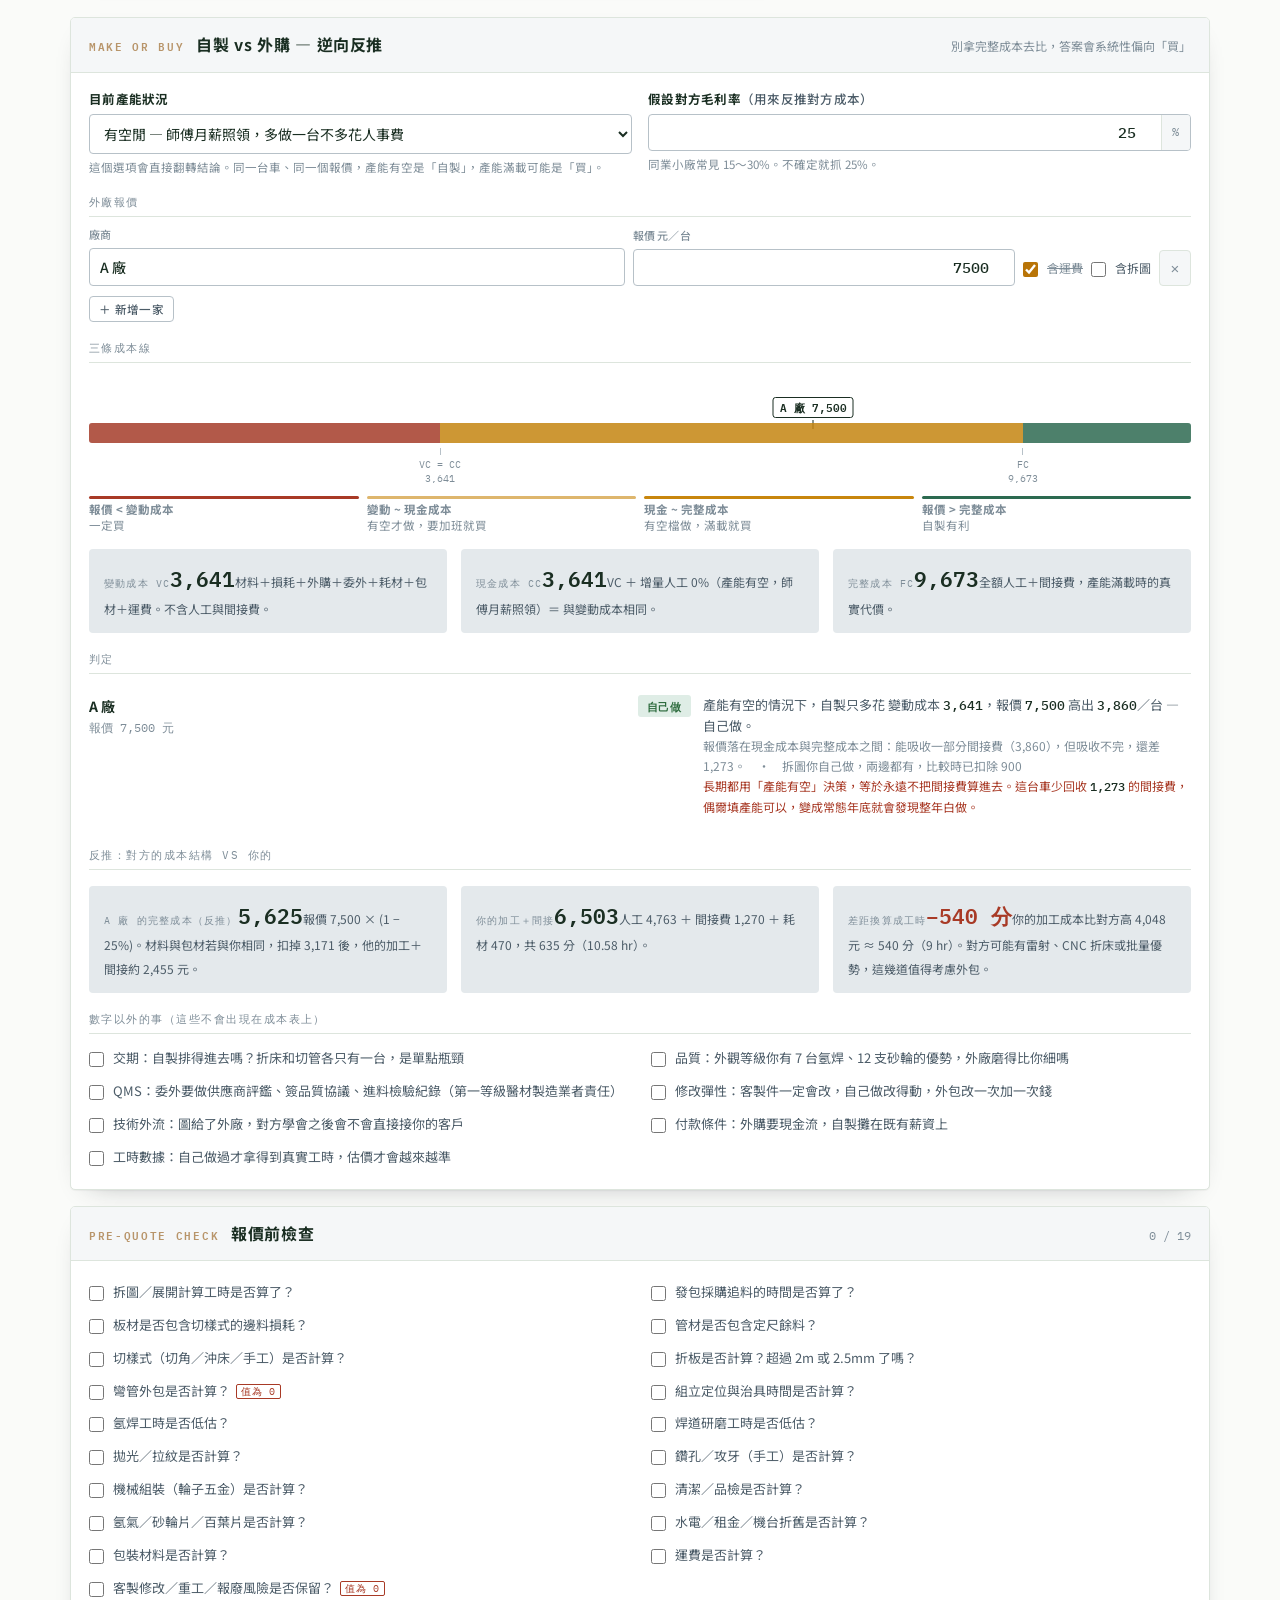
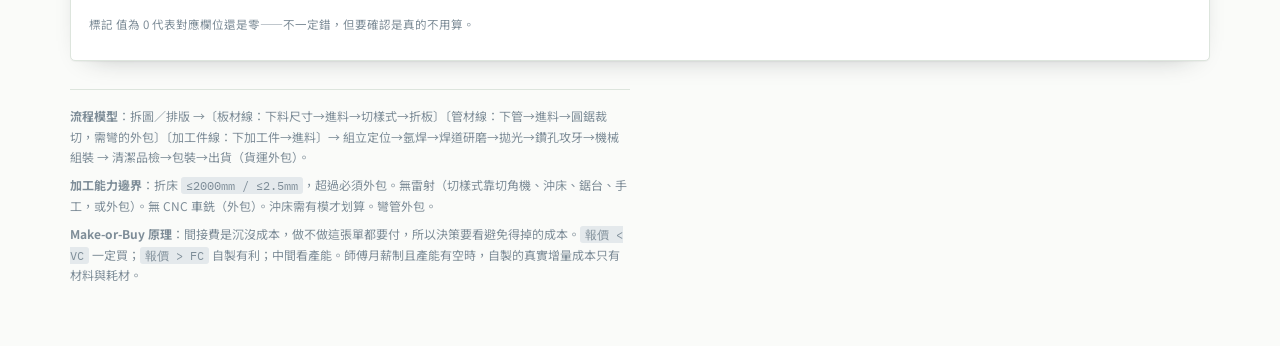
==== commit 43adfbd5: "style: 四個工具標題統一 (v3.6.0) 以 OCR 頁為模板，把標題樣式抽到 static/brand.css 的 .page-head： 置中、思源宋體 26px、下方一行說明、再下方一條" ====
--- a/pages/quote.html
+++ b/pages/quote.html
@@ -74,15 +74,11 @@
   font-size:15px;line-height:1.6;-webkit-font-smoothing:antialiased}
 .wrap{max-width:var(--page-w);margin:0 auto;padding:28px 20px 60px}
 
-.masthead{display:flex;flex-wrap:wrap;align-items:flex-end;gap:20px;
-  padding-bottom:18px;border-bottom:2px solid var(--ink)}
-.mast-main{flex:1 1 320px;min-width:0}
+.masthead{display:block}
+
 .eyebrow{font-family:var(--mono);font-size:11px;font-weight:500;letter-spacing:.18em;
-  text-transform:uppercase;color:var(--ink-3);display:block;margin-bottom:6px}
-h1{font-family:var(--serif);font-size:var(--fs-h1);font-weight:700;letter-spacing:.02em;margin:0;
-  line-height:1.25;text-wrap:balance}
-.tagline{margin:8px 0 0;color:var(--ink-2);font-size:14px;max-width:58ch}
-.mast-tools{display:flex;gap:8px;flex-wrap:wrap}
+  text-transform:uppercase;color:var(--ink-3);display:block;margin-bottom:6px;text-align:center;display:block}
+.mast-tools{display:flex;gap:8px;flex-wrap:wrap;justify-content:center;margin-top:14px}
 
 .banner{display:flex;gap:11px;align-items:flex-start;margin:18px 0 0;padding:12px 15px;
   background:var(--accent-soft);border-left:3px solid var(--accent-hi);border-radius:0 4px 4px 0;
@@ -507,12 +503,10 @@
 
 <div class="wrap">
 
-  <header class="masthead">
-    <div class="mast-main">
-      <span class="eyebrow">Stainless Fabrication · Cost · Quote · Make-or-Buy</span>
-      <h1>不鏽鋼估價台</h1>
-      <p class="tagline">依一廠實際製程建的成本模型：拆圖、板材線、管材線、加工件線，匯流到組焊與表面處理。附外廠報價逆向反推。</p>
-    </div>
+  <header class="page-head masthead">
+    <span class="eyebrow">Stainless Fabrication · Cost · Quote · Make-or-Buy</span>
+    <h1>📐 不鏽鋼估價台</h1>
+    <p class="subtitle">依一廠實際製程建的成本模型：拆圖、板材線、管材線、加工件線，匯流到組焊與表面處理</p>
     <div class="mast-tools">
       <button class="ver-badge" id="verBadge" type="button" title="看版本更新重點">v5 ▾</button>
       <button class="btn" id="btnReset" type="button">回到預設值</button>
--- a/static/brand.css
+++ b/static/brand.css
@@ -47,3 +47,21 @@
 .sf-nav a:hover{color:var(--brand); background:var(--bg-soft)}
 .sf-nav a.on{color:var(--brand); border-bottom-color:var(--brand); font-weight:700}
 @media print{.sf-nav{display:none!important}}
+
+/* ---- 共用頁面標題（以 OCR 頁為模板）---- */
+.page-head{text-align:center;padding:26px 0 18px}
+.page-head h1,
+h1.page-title{
+  font-family:var(--serif); font-size:var(--fs-h1); font-weight:700;
+  color:var(--fg); letter-spacing:.5px; text-align:center; margin:0 0 6px;
+  line-height:1.3;
+}
+.page-head .subtitle,
+.page-subtitle{
+  text-align:center; color:var(--fg-soft); font-size:.92rem; margin:0 0 8px;
+}
+/* 標題下方的細金線，呼應官網 */
+.page-head::after{
+  content:''; display:block; width:44px; height:2px;
+  background:var(--gold); margin:14px auto 0; opacity:.8;
+}
